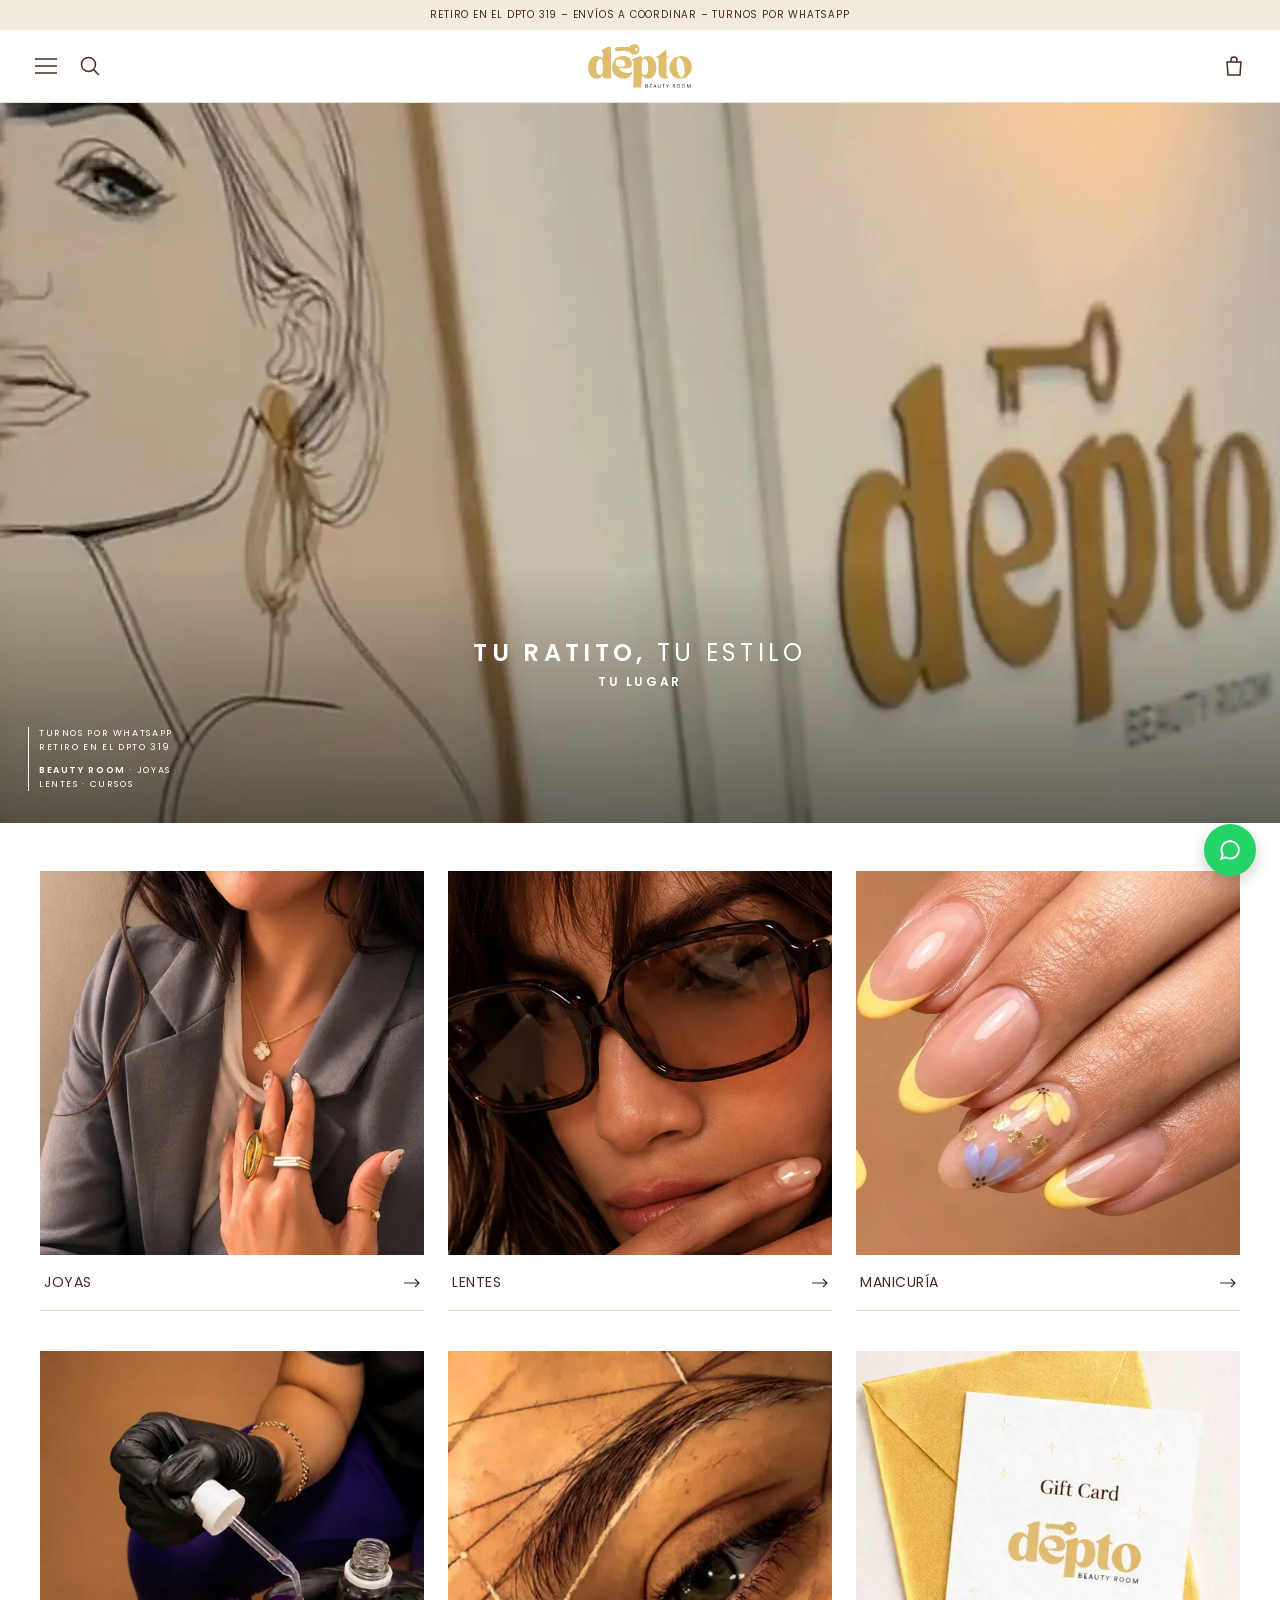
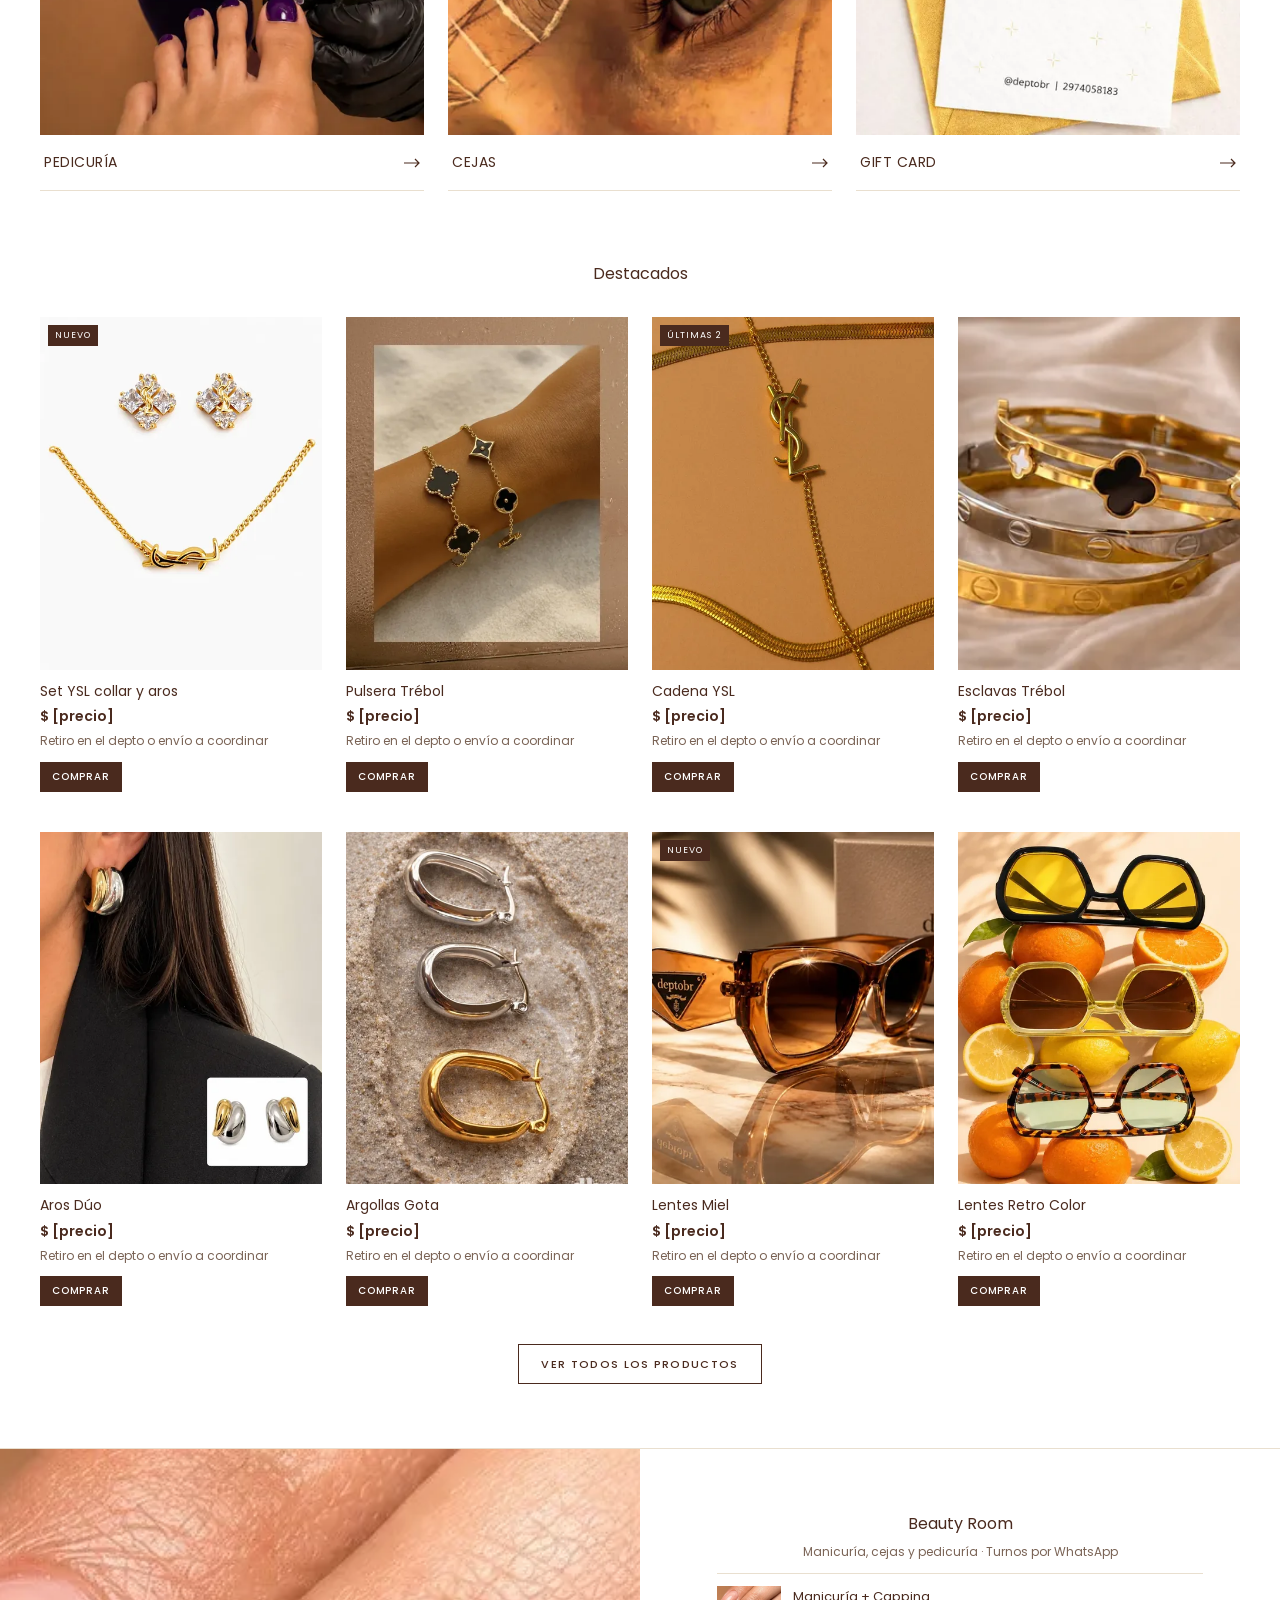
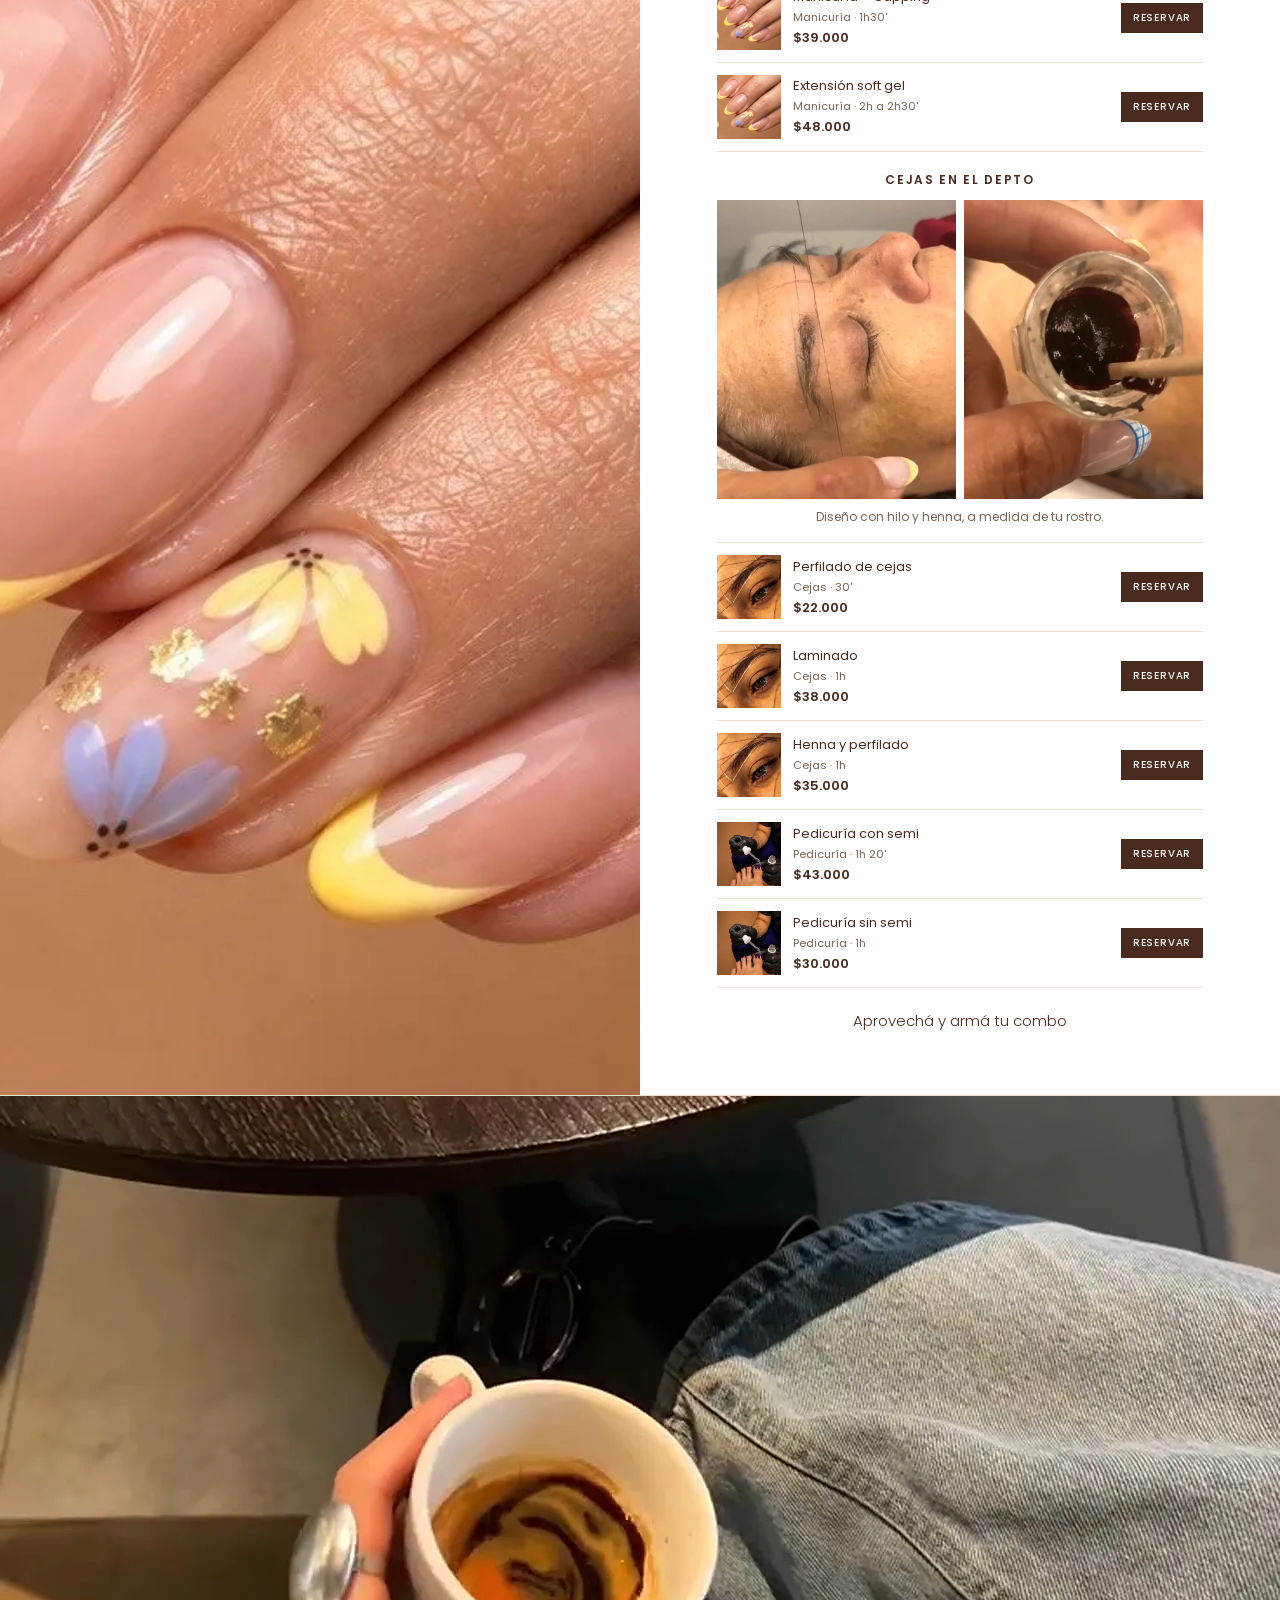
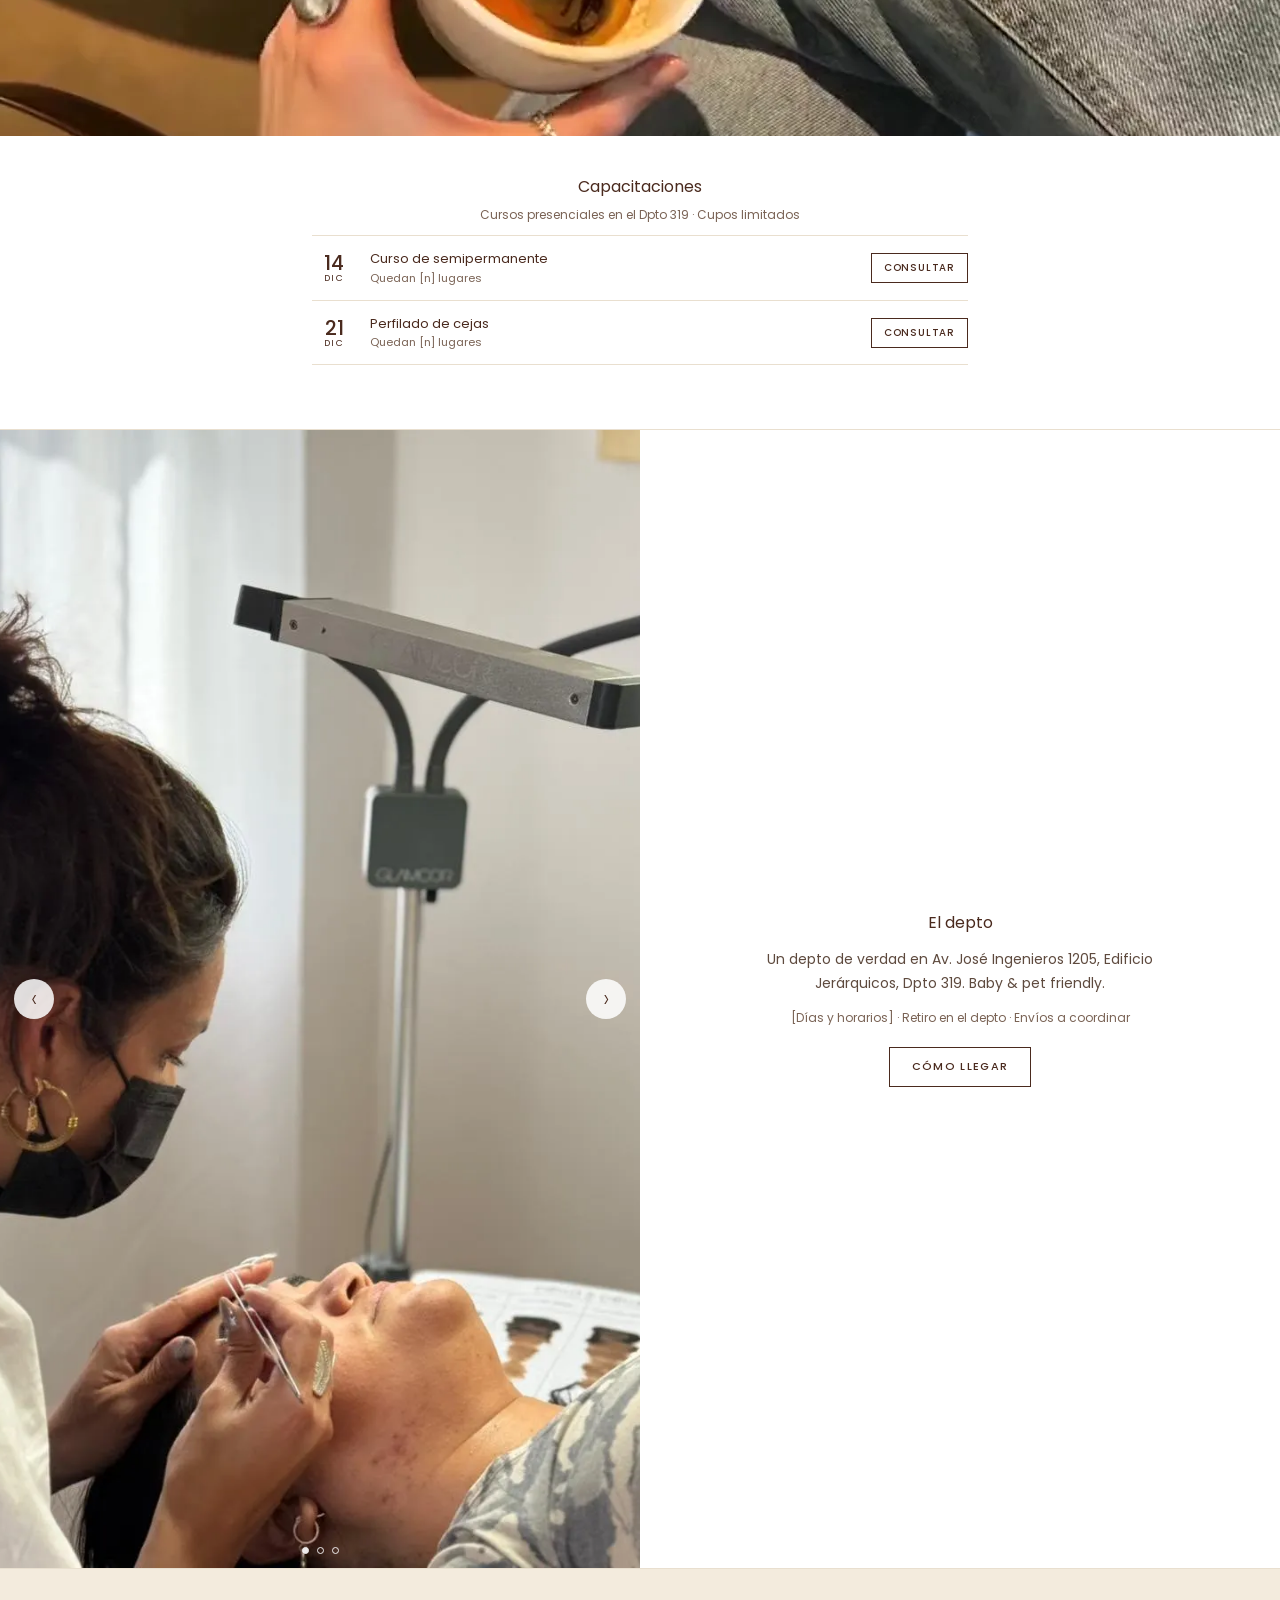
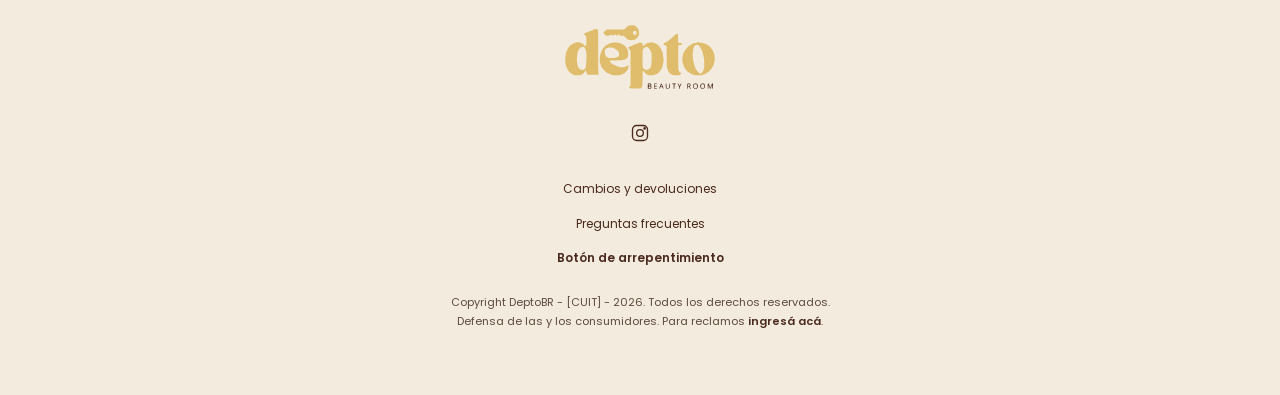
==== index.html @ b9fdb52a "Beauty Room con servicios y precios reales, gift card 40/50/80 mil, banners Manicuría/Pedicuría, fot" ====
<!doctype html>
<html lang="es">
<head>
  <meta charset="utf-8">
  <meta name="viewport" content="width=device-width, initial-scale=1, viewport-fit=cover">
  <title>DeptoBR · Beauty room, joyas y lentes en el Dpto 319</title>
  <meta name="description" content="Tu ratito, tu estilo, tu lugar. Manicuría, cejas y pedicuría en el beauty room del Dpto 319, más joyas y lentes para comprar online. Av. José Ingenieros 1205.">
  <meta name="theme-color" content="#FFFFFF">

  <!-- Open Graph / redes -->
  <meta property="og:type" content="website">
  <meta property="og:locale" content="es_AR">
  <meta property="og:site_name" content="DeptoBR">
  <meta property="og:title" content="DeptoBR · Tu ratito, tu estilo, tu lugar.">
  <meta property="og:description" content="Beauty room, joyas y lentes en el Dpto 319. Comprá online y reservá tu turno por WhatsApp.">
  <meta property="og:image" content="img/og.jpg">
  <meta property="og:image:width" content="1200">
  <meta property="og:image:height" content="630">
  <meta property="og:image:alt" content="Uñas cromadas doradas frente al logo de depto">
  <meta name="twitter:card" content="summary_large_image">

  <link rel="icon" href="img/favicon.svg" type="image/svg+xml">

  <link rel="preconnect" href="https://fonts.googleapis.com">
  <link rel="preconnect" href="https://fonts.gstatic.com" crossorigin>
  <!-- Poppins sin bloquear el render -->
  <link rel="preload" as="style" href="https://fonts.googleapis.com/css2?family=Poppins:wght@300;400;500;600&display=swap">
  <link href="https://fonts.googleapis.com/css2?family=Poppins:wght@300;400;500;600&display=swap" rel="stylesheet" media="print" onload="this.media='all'">
  <noscript><link href="https://fonts.googleapis.com/css2?family=Poppins:wght@300;400;500;600&display=swap" rel="stylesheet"></noscript>
  <link rel="preload" as="image" href="img/portada-depto-horizontal-poster.webp" media="(min-width: 768px)" fetchpriority="high">
  <link rel="preload" as="image" href="img/portada-depto-vertical-poster.webp" media="(max-width: 767px)" fetchpriority="high">
  <link rel="preload" as="image" href="img/logos/logo-completo.svg">
  <link rel="stylesheet" href="css/styles.css">

  <script type="application/ld+json">
  {
    "@context": "https://schema.org",
    "@type": "BeautySalon",
    "name": "DeptoBR",
    "slogan": "Tu ratito, tu estilo, tu lugar.",
    "telephone": "+5492974058183",
    "address": {
      "@type": "PostalAddress",
      "streetAddress": "Av. José Ingenieros 1205, Edificio Jerárquicos, Dpto 319",
      "addressCountry": "AR"
    },
    "sameAs": ["https://www.instagram.com/deptobr/"]
  }
  </script>
</head>
<body>

  <!-- Barra de aviso + header (fijos) -->
  <div class="arriba" id="arriba">
    <div class="aviso"><span>RETIRO EN EL DPTO 319 – ENVÍOS A COORDINAR – TURNOS POR WHATSAPP</span></div>
    <header class="header">
      <div class="header__izq">
        <button class="icono-btn" type="button" id="menu-btn" aria-label="Abrir menú" aria-haspopup="dialog">
          <svg width="22" height="16" viewBox="0 0 22 16" aria-hidden="true" fill="none" stroke="currentColor" stroke-width="1.5"><path d="M0 1h22M0 8h22M0 15h22"/></svg>
        </button>
        <button class="icono-btn" type="button" id="buscar-btn" aria-label="Buscar" aria-haspopup="dialog">
          <svg width="20" height="20" viewBox="0 0 20 20" aria-hidden="true" fill="none" stroke="currentColor" stroke-width="1.5"><circle cx="8.5" cy="8.5" r="7"/><path d="M13.5 13.5L19 19"/></svg>
        </button>
      </div>
      <a class="header__logo" href="#" aria-label="DeptoBR, ir al inicio">
        <img src="img/logos/logo-completo.svg" alt="depto beauty room" width="250" height="106">
      </a>
      <button class="icono-btn header__bolsa" type="button" id="carrito-btn" aria-label="Carrito, 0 productos">
        <span class="bolsa" id="bolsa"><svg width="22" height="22" viewBox="0 0 22 22" aria-hidden="true" fill="none" stroke="currentColor" stroke-width="1.5"><path d="M4 7h14l-1 13H5z"/><path d="M8 7V5a3 3 0 0 1 6 0v2"/></svg></span>
        <span class="contador" id="carrito-contador" hidden>0</span>
      </button>
    </header>
  </div>

  <main id="inicio">
    <!-- HERO -->
    <section class="hero" aria-labelledby="t-hero">
      <picture class="hero__poster">
        <source media="(min-width: 768px)" srcset="img/portada-depto-horizontal-poster.webp" width="1280" height="720">
        <img class="hero__foto" src="img/portada-depto-vertical-poster.webp" width="576" height="1024" fetchpriority="high" alt="">
      </picture>
      <video class="hero__foto hero__video" id="hero-video" muted loop playsinline autoplay preload="metadata" data-h="video/portada-depto-horizontal.mp4" data-v="video/portada-depto-vertical.mp4" aria-label="Pasillo del depto con el logo dorado en la pared"></video>
      <div class="hero__sombra" aria-hidden="true"></div>
      <h1 class="hero__texto" id="t-hero">
        <span class="hero__linea1"><span class="fuerte">TU RATITO,</span> TU ESTILO</span>
        <span class="hero__linea2">TU LUGAR</span>
      </h1>
      <div class="hero__lado">
        <span>TURNOS POR WHATSAPP<br>RETIRO EN EL DPTO 319</span>
        <span><span class="fuerte">BEAUTY ROOM</span> · JOYAS<br>LENTES · CURSOS</span>
      </div>
    </section>

    <!-- CATEGORÍAS: banners grandes -->
    <nav class="categorias" id="categorias" aria-label="Categorías"></nav>

    <!-- DESTACADOS -->
    <section class="tienda" id="tienda" aria-labelledby="t-tienda">
      <h2 class="titulo" id="t-tienda">Destacados</h2>
      <div class="grilla" id="grilla" role="list"></div>
      <button class="btn btn--sec tienda__todos" type="button" id="ver-todos" data-filtro="todos">VER TODOS LOS PRODUCTOS</button>
    </section>

    <!-- BEAUTY ROOM -->
    <section class="bloque bloque--foto" id="beauty" aria-labelledby="t-beauty">
      <div class="bloque__foto">
        <img src="img/unas-french-amarillo.webp" srcset="img/unas-french-amarillo-480.webp 480w, img/unas-french-amarillo.webp 685w" sizes="(min-width: 1024px) 50vw, 100vw" width="685" height="722" loading="lazy" alt="Uñas french amarillo con flores hechas en el depto">
      </div>
      <div class="bloque__contenido">
        <h2 class="titulo" id="t-beauty">Beauty Room</h2>
        <span class="bajada">Manicuría, cejas y pedicuría · Turnos por WhatsApp</span>
        <div class="servicios" id="servicios"></div>
        <p class="combo">Aprovechá y armá tu combo</p>
      </div>
    </section>

    <!-- CAPACITACIONES -->
    <section class="bloque cursos" id="cursos" aria-labelledby="t-cursos">
      <div class="cursos__media">
        <picture>
          <source media="(min-width: 768px)" srcset="video/cursos-horizontal-poster.webp" width="1280" height="720">
          <img class="cursos__video" src="video/cursos-vertical-poster.webp" width="720" height="898" loading="lazy" alt="">
        </picture>
        <video class="cursos__video" muted loop playsinline preload="metadata" data-video data-h="video/cursos-horizontal.mp4" data-v="video/cursos-vertical.mp4" aria-label="Clase de capacitación en el depto"></video>
      </div>
      <div class="bloque__contenido">
        <h2 class="titulo" id="t-cursos">Capacitaciones</h2>
        <span class="bajada">Cursos presenciales en el Dpto 319 · Cupos limitados</span>
        <div class="lista-cursos" id="lista-cursos"></div>
      </div>
    </section>

    <!-- EL DEPTO -->
    <section class="bloque bloque--foto depto" id="depto" aria-labelledby="t-depto">
      <div class="bloque__foto carrusel" id="depto-carrusel" role="region" aria-roledescription="carrusel" aria-label="Fotos del depto">
        <div class="carrusel__pista" id="depto-pista"></div>
        <button class="carrusel__flecha carrusel__flecha--ant" type="button" aria-label="Foto anterior" hidden>&#8249;</button>
        <button class="carrusel__flecha carrusel__flecha--sig" type="button" aria-label="Foto siguiente" hidden>&#8250;</button>
        <div class="carrusel__puntos" id="depto-puntos"></div>
      </div>
      <div class="bloque__contenido depto__contenido">
        <h2 class="titulo" id="t-depto">El depto</h2>
        <p class="depto__texto" data-cfg="direccion">Un depto de verdad en Av. José Ingenieros 1205, Edificio Jerárquicos, Dpto 319. Baby &amp; pet friendly.</p>
        <span class="depto__datos"><span data-cfg="horarios">[Días y horarios]</span> · <span data-cfg="retiros">Retiro en el depto · Envíos a coordinar</span></span>
        <a class="btn btn--sec" id="como-llegar" href="https://www.google.com/maps/search/?api=1&amp;query=Av.+Jos%C3%A9+Ingenieros+1205" target="_blank" rel="noopener">CÓMO LLEGAR</a>
      </div>
    </section>
  </main>

  <!-- PIE -->
  <footer class="pie">
    <img class="pie__logo" src="img/logos/logo-completo.svg" alt="depto beauty room" width="250" height="106">
    <a class="icono-btn" id="link-ig" href="https://www.instagram.com/deptobr/" target="_blank" rel="noopener" aria-label="Instagram de DeptoBR">
      <svg width="20" height="20" viewBox="0 0 24 24" aria-hidden="true" fill="none" stroke="currentColor" stroke-width="1.6"><rect x="3" y="3" width="18" height="18" rx="5"/><circle cx="12" cy="12" r="4"/><circle cx="17.5" cy="6.5" r="0.8" fill="currentColor"/></svg>
    </a>
    <nav class="pie__links" aria-label="Información">
      <a href="#" id="link-cambios">Cambios y devoluciones</a>
      <a href="#" id="link-preguntas">Preguntas frecuentes</a>
      <a href="#" id="link-arrepentimiento" class="fuerte">Botón de arrepentimiento</a>
    </nav>
    <p class="pie__legal" id="legales">Copyright DeptoBR - [CUIT] - 2026. Todos los derechos reservados.<br>Defensa de las y los consumidores. Para reclamos <a class="fuerte" href="https://www.argentina.gob.ar/produccion/defensadelconsumidor" target="_blank" rel="noopener">ingresá acá</a>.</p>
  </footer>

  <!-- WhatsApp flotante -->
  <a class="wa" id="wa" href="https://wa.me/5492974058183" target="_blank" rel="noopener" aria-label="Escribinos por WhatsApp">
    <svg width="26" height="26" viewBox="0 0 24 24" aria-hidden="true" fill="none" stroke="#FFFFFF" stroke-width="1.8"><path d="M4 20l1.3-4A8 8 0 1 1 8 18.7L4 20z"/></svg>
  </a>

  <!-- Aviso "Agregado a tu carrito" -->
  <div class="toast aparece" id="toast" role="status" aria-live="polite" hidden></div>

  <!-- Barra del carrito -->
  <button class="barra aparece" id="barra" type="button" hidden>
    <span id="barra-izq"></span><span id="barra-der"></span>
  </button>

  <!-- Panel: ficha, carrito, menú y búsqueda -->
  <div class="velo aparece" id="velo" hidden></div>
  <div class="hoja" id="hoja" role="dialog" aria-modal="true" aria-label="" hidden>
    <button class="hoja__cerrar" id="hoja-cerrar" type="button" aria-label="Cerrar">×</button>
    <div id="hoja-contenido"></div>
  </div>

  <script src="js/carrito.js"></script>
  <script src="js/app.js"></script>
</body>
</html>
---- css/styles.css ----
/* =========================================================
   DeptoBR v6 · estilo Posh
   Fondo blanco, fotos grandes, Poppins, botones rectos.
   Referencia: diseno/boceto-v6-pagina.dc.html + boceto-v6-interacciones.dc.html
   ========================================================= */

:root {
  --blanco: #FFFFFF;
  --choco: #4A2A1E;
  --linea: #E9DFCF;
  --crema: #F3EBDD;
  --oro-logo: #E0BD6C;     /* solo en el logo (pantalla de carga) */
  --gris: #7A6355;         /* textos secundarios */
  --gris-osc: #5E4A3E;     /* párrafos */
  --wa: #25D366;
  --fuente: 'Poppins', system-ui, -apple-system, 'Segoe UI', sans-serif;
  --alto-arriba: 88px;     /* barra de aviso 30 + header 57 + línea */
  --gutter: 16px;
}

*, *::before, *::after { box-sizing: border-box; }
html { -webkit-text-size-adjust: 100%; scroll-behavior: smooth; scroll-padding-top: var(--alto-arriba); }
html.bloqueado, html.bloqueado body { overflow: hidden; }
body {
  margin: 0;
  background: var(--blanco);
  color: var(--choco);
  font-family: var(--fuente);
  font-weight: 400;
  line-height: 1.4;
  padding-top: var(--alto-arriba);
  overflow-x: hidden;
  -webkit-font-smoothing: antialiased;
}
img, video { display: block; max-width: 100%; }
a { color: inherit; }
button { font-family: inherit; color: inherit; cursor: pointer; }
button:disabled { cursor: not-allowed; }
.fuerte { font-weight: 600; }
:focus-visible { outline: 2px solid var(--choco); outline-offset: 2px; }

/* ---------- Títulos y textos (chicos, centrados, como Posh) ---------- */
.titulo { margin: 0; text-align: center; font-size: 16px; font-weight: 400; }
.bajada { display: block; text-align: center; font-size: 12px; color: var(--gris); }

/* ---------- Botones: rectos, sin redondeo ---------- */
.btn {
  display: inline-flex; align-items: center; justify-content: center;
  height: 40px; padding: 0 22px; border-radius: 0;
  font-family: var(--fuente); font-size: 11px; font-weight: 500; letter-spacing: 0.12em;
  text-decoration: none; white-space: nowrap;
}
.btn--sec { border: 1px solid var(--choco); background: var(--blanco); color: var(--choco); }
.btn--chico {
  height: 30px; padding: 0 12px; border: 0; border-radius: 0;
  background: var(--choco); color: var(--blanco);
  font-family: var(--fuente); font-size: 10px; font-weight: 500; letter-spacing: 0.08em;
  display: inline-flex; align-items: center; text-decoration: none; flex-shrink: 0;
}
.btn--chico.btn--borde { background: transparent; color: var(--choco); border: 1px solid var(--choco); }
.btn--chico:disabled { background: var(--linea); color: var(--gris); }
.btn--grande {
  height: 54px; padding: 0 20px; border: 0; border-radius: 0;
  background: var(--choco); color: var(--blanco);
  font-family: var(--fuente); font-size: 15px; font-weight: 600;
  display: flex; align-items: center; justify-content: center; text-decoration: none;
}
.btn--grande:disabled { background: var(--linea); color: var(--gris); }
@media (hover: hover) {
  .btn--sec:hover { background: var(--choco); color: var(--blanco); }
  .btn--chico:not(:disabled):hover, .btn--grande:not(:disabled):hover { background: #3A2017; }
  .btn--chico.btn--borde:hover { background: var(--choco); color: var(--blanco); }
}

.icono-btn {
  width: 44px; height: 44px; border: 0; background: none; padding: 0;
  display: inline-flex; align-items: center; justify-content: center; color: var(--choco);
}

/* =========================================================
   Barra de aviso + header fijos
   ========================================================= */
.arriba {
  position: fixed; left: 0; right: 0; top: 0; z-index: 30;
  background: var(--blanco); border-bottom: 1px solid var(--linea);
}
.aviso {
  height: 30px; background: var(--crema); color: var(--choco);
  display: flex; align-items: center; justify-content: center;
  font-size: 10px; letter-spacing: 0.08em; white-space: nowrap; overflow: hidden;
  padding: 0 8px;
}
.aviso span { overflow: hidden; text-overflow: ellipsis; }
@media (max-width: 430px) { .aviso { font-size: 8.5px; letter-spacing: 0.04em; } }
.header {
  height: 57px; padding: 0 8px;
  display: grid; grid-template-columns: repeat(3, minmax(0, 1fr)); align-items: center;
}
.header__izq { display: flex; align-items: center; }
.header__logo { justify-self: center; display: block; }
.header__logo img { height: 34px; width: auto; }
.header__bolsa { justify-self: end; position: relative; }
.bolsa { display: flex; transform-origin: 50% 0; }
.contador {
  position: absolute; top: 4px; right: 2px;
  min-width: 17px; height: 17px; padding: 0 4px; border-radius: 9px;
  background: var(--choco); color: var(--blanco);
  font-size: 10px; font-weight: 600; line-height: 1;
  display: flex; align-items: center; justify-content: center;
}
.contador[hidden] { display: none; }

/* =========================================================
   Hero
   ========================================================= */
.hero {
  position: relative; overflow: hidden; background: var(--linea);
  display: grid; grid-template-columns: 1fr; grid-template-rows: 1fr auto auto;
  width: 100%; aspect-ratio: 9 / 16; max-height: 88svh;
}
.hero__poster { position: absolute; inset: 0; display: block; }
.hero__foto { position: absolute; inset: 0; width: 100%; height: 100%; object-fit: cover; object-position: 50% 50%; }
.hero__sombra { position: absolute; inset: 0; background: linear-gradient(to top, rgba(0, 0, 0, 0.5) 0%, rgba(0, 0, 0, 0) 36%); pointer-events: none; }
.hero__texto {
  position: relative; grid-row: 2; margin: 0; padding: 0 16px 14px;
  display: flex; flex-direction: column; align-items: center; gap: 6px;
  color: var(--blanco); text-align: center; font-weight: 400;
}
.hero__linea1 { font-size: 20px; letter-spacing: 0.18em; line-height: 1.3; }
.hero__linea2 { font-size: 10px; letter-spacing: 0.22em; font-weight: 600; }
.hero__lado {
  position: relative; grid-row: 3; justify-self: start; margin: 0 0 20px 20px;
  padding-left: 10px; border-left: 1px solid var(--blanco); color: var(--blanco);
  display: flex; flex-direction: column; gap: 10px;
  font-size: 9px; letter-spacing: 0.18em; line-height: 1.5;
}

/* =========================================================
   Categorías: banners grandes
   ========================================================= */
.categorias { display: flex; flex-direction: column; padding-top: 36px; }
.cat { display: flex; flex-direction: column; text-decoration: none; color: var(--choco); margin-bottom: 28px; }
.cat__foto { width: 100%; height: 470px; overflow: hidden; background: var(--linea); }
.cat__foto img { width: 100%; height: 100%; object-fit: cover; }
.cat__fila {
  display: flex; justify-content: space-between; align-items: center;
  height: 56px; padding: 0 var(--gutter); border-bottom: 1px solid var(--linea);
  font-size: 14px; letter-spacing: 0.04em;
}
.cat__fila svg { transition: transform .25s ease; }
@media (hover: hover) {
  .cat:hover .cat__fila svg { transform: translateX(4px); }
}

/* =========================================================
   Destacados
   ========================================================= */
.tienda { padding: 24px var(--gutter) 40px; display: flex; flex-direction: column; gap: 22px; }
.grilla { display: grid; grid-template-columns: repeat(2, minmax(0, 1fr)); gap: 26px 14px; }
.prod { display: flex; flex-direction: column; gap: 6px; min-width: 0; }
.prod__foto {
  position: relative; padding: 0; border: 0; background: var(--blanco);
  aspect-ratio: 172 / 200; overflow: hidden; width: 100%;
}
.prod__foto img { width: 100%; height: 100%; object-fit: cover; transition: opacity .3s ease; }
@media (hover: hover) { .prod__foto:hover img { opacity: 0.88; } }
.etiqueta {
  position: absolute; top: 8px; left: 8px;
  background: var(--choco); color: var(--blanco);
  font-size: 9px; letter-spacing: 0.12em; padding: 4px 7px;
}
.prod--agotado .prod__foto img { opacity: 0.55; }
.prod__nombre { font-size: 13px; margin-top: 6px; }
.prod__precio { font-size: 13px; font-weight: 600; }
.prod__nota { font-size: 11px; color: var(--gris); line-height: 1.4; }
.prod .btn--chico { align-self: flex-start; margin-top: 6px; }
.tienda__todos { align-self: center; margin-top: 6px; }
.tienda__todos[hidden] { display: none; }
.grilla__vacia { grid-column: 1 / -1; text-align: center; font-size: 13px; color: var(--gris); }

/* =========================================================
   Bloques: Beauty Room, Capacitaciones, El depto
   ========================================================= */
.bloque { display: flex; flex-direction: column; padding-bottom: 40px; border-top: 1px solid var(--linea); }
.bloque__foto { margin-top: 36px; height: 470px; overflow: hidden; background: var(--linea); }
.bloque__foto img { width: 100%; height: 100%; object-fit: cover; }
.bloque__contenido { padding: 26px var(--gutter) 0; display: flex; flex-direction: column; }
.bloque__contenido > .titulo { margin-bottom: 8px; }
.bloque__contenido > .bajada { margin-bottom: 12px; }

/* Servicios */
.servicio {
  display: flex; align-items: center; gap: 12px; width: 100%;
  padding: 12px 0; border: 0; border-top: 1px solid var(--linea);
  background: none; text-align: left; color: var(--choco);
}
.servicio:last-child { border-bottom: 1px solid var(--linea); }
.servicio img { width: 64px; height: 64px; object-fit: cover; flex-shrink: 0; }
.servicio__datos { flex: 1; display: flex; flex-direction: column; gap: 2px; min-width: 0; }
.servicio__nombre { font-size: 13px; }
.servicio__sub { font-size: 11px; color: var(--gris); }
.servicio__precio { font-size: 13px; font-weight: 600; }
.combo { margin: 22px 0 0; text-align: center; font-size: 15px; font-weight: 300; }

/* Cejas en el depto (videos 4:5) */
.cejas-videos { border-top: 1px solid var(--linea); padding: 20px 0 16px; }
.cejas-videos__titulo { display: block; text-align: center; font-size: 12px; font-weight: 600; letter-spacing: 0.14em; text-transform: uppercase; margin-bottom: 12px; }
.cejas-videos__grid { display: grid; grid-template-columns: 1fr 1fr; gap: 8px; max-width: 720px; margin: 0 auto; }
.cejas-videos__video { width: 100%; aspect-ratio: 4 / 5; object-fit: cover; display: block; background: var(--linea); }
.cejas-videos__texto { margin: 10px 0 0; text-align: center; font-size: 12px; color: var(--gris); }

/* Capacitaciones */
.cursos__media { position: relative; margin-top: 36px; width: 100%; aspect-ratio: 4 / 5; max-height: 560px; overflow: hidden; background: var(--linea); }
.cursos__video { position: absolute; inset: 0; width: 100%; height: 100%; object-fit: cover; }

/* Carrusel de El depto */
.carrusel { position: relative; }
.carrusel__pista {
  display: flex; height: 100%; overflow-x: auto; scroll-snap-type: x mandatory;
  scrollbar-width: none; -webkit-overflow-scrolling: touch; overscroll-behavior-x: contain;
}
.carrusel__pista::-webkit-scrollbar { display: none; }
.carrusel__slide { flex: 0 0 100%; height: 100%; scroll-snap-align: center; scroll-snap-stop: always; }
.carrusel__slide img { width: 100%; height: 100%; object-fit: cover; display: block; }
.carrusel__puntos { position: absolute; left: 0; right: 0; bottom: 14px; display: flex; justify-content: center; gap: 8px; pointer-events: none; }
.carrusel__punto { pointer-events: auto; width: 7px; height: 7px; padding: 0; border-radius: 50%; border: 1px solid var(--blanco); background: transparent; opacity: .9; }
.carrusel__punto[aria-current="true"] { background: var(--blanco); }
.carrusel__flecha {
  position: absolute; top: 50%; transform: translateY(-50%); width: 40px; height: 40px;
  border: 0; border-radius: 50%; background: rgba(255, 255, 255, .85); color: var(--choco);
  font-size: 26px; line-height: 1; padding: 0 0 3px; font-weight: 200;
}
.carrusel__flecha--ant { left: 14px; }
.carrusel__flecha--sig { right: 14px; }
@media (hover: none) { .carrusel__flecha { display: none !important; } }
.curso {
  text-decoration: none; color: var(--choco);
  display: flex; align-items: center; gap: 14px;
  padding: 14px 0; border-top: 1px solid var(--linea);
}
.curso:last-child { border-bottom: 1px solid var(--linea); }
.curso__fecha { width: 44px; display: flex; flex-direction: column; align-items: center; line-height: 1.1; flex-shrink: 0; }
.curso__dia { font-size: 20px; font-weight: 500; }
.curso__mes { font-size: 9px; letter-spacing: 0.12em; }
.curso__datos { flex: 1; display: flex; flex-direction: column; gap: 2px; min-width: 0; }
.curso__nombre { font-size: 13px; }
.curso__quedan { font-size: 11px; color: var(--gris); }
.curso--lleno { opacity: 0.6; }

/* El depto */
.depto { padding-bottom: 44px; }
.depto__contenido { padding: 26px 24px 0; align-items: center; gap: 10px; text-align: center; }
.depto__contenido > .titulo { margin-bottom: 0; }
.depto__texto { margin: 0; font-size: 13px; line-height: 1.7; color: var(--gris-osc); }
.depto__datos { font-size: 12px; color: var(--gris); }
.depto .btn { margin-top: 6px; }

/* =========================================================
   Pie
   ========================================================= */
.pie {
  border-top: 1px solid var(--linea); background: var(--crema);
  padding: 40px 20px 110px;
  display: flex; flex-direction: column; align-items: center; gap: 22px; text-align: center;
}
.pie__logo { width: 150px; height: auto; }
.pie__links { display: flex; flex-direction: column; gap: 10px; font-size: 12px; }
.pie__links a { text-decoration: none; padding: 4px 0; }
.pie__legal { margin: 0; font-size: 11px; line-height: 1.7; color: var(--gris-osc); }
.pie__legal a { text-decoration: none; color: var(--choco); }
@media (hover: hover) { .pie__links a:hover, .pie__legal a:hover { text-decoration: underline; } }

/* =========================================================
   WhatsApp flotante, aviso y barra del carrito
   ========================================================= */
.wa {
  position: fixed; right: 16px; bottom: calc(24px + env(safe-area-inset-bottom)); z-index: 20;
  width: 52px; height: 52px; border-radius: 50%; background: var(--wa);
  display: flex; align-items: center; justify-content: center;
  box-shadow: 0 6px 16px rgba(0, 0, 0, 0.2);
  transition: bottom .3s cubic-bezier(.2, .8, .2, 1);
}
body.con-barra .wa { bottom: calc(90px + env(safe-area-inset-bottom)); }

.toast {
  position: fixed; top: calc(var(--alto-arriba) + 16px); left: 50%; transform: translateX(-50%); z-index: 40;
  background: var(--choco); color: var(--blanco);
  font-size: 14px; font-weight: 600; padding: 12px 18px; white-space: nowrap;
  box-shadow: 0 10px 30px rgba(0, 0, 0, 0.25);
}
.toast[hidden] { display: none; }

.barra {
  position: fixed; left: 14px; right: 14px; bottom: calc(16px + env(safe-area-inset-bottom)); z-index: 20;
  height: 58px; border: 0; border-radius: 0;
  background: var(--choco); color: var(--blanco);
  display: flex; align-items: center; justify-content: space-between; padding: 0 22px;
  font-size: 15px; font-weight: 600;
  box-shadow: 0 16px 36px rgba(0, 0, 0, 0.3);
}
.barra[hidden] { display: none; }

/* =========================================================
   Panel (hoja): ficha, carrito, búsqueda · menú a la izquierda
   ========================================================= */
.velo { position: fixed; inset: 0; z-index: 50; background: rgba(20, 10, 6, 0.5); }
.velo[hidden] { display: none; }
.hoja {
  position: fixed; left: 0; right: 0; bottom: 0; z-index: 51;
  max-height: calc(100% - 54px); overflow-y: auto; overscroll-behavior: contain;
  background: var(--blanco); border-radius: 0 22px 0 0;
  animation: sube .32s cubic-bezier(.2, .8, .2, 1);
}
.hoja[hidden] { display: none; }
.hoja__cerrar {
  position: absolute; top: 12px; right: 12px; z-index: 2;
  width: 40px; height: 40px; border-radius: 50%; border: 0;
  background: var(--blanco); color: var(--choco); font-size: 20px; line-height: 1;
  box-shadow: 0 4px 12px rgba(0, 0, 0, 0.15);
}
.hoja--menu {
  top: 0; right: auto; bottom: 0; width: min(86vw, 340px); max-height: none; border-radius: 0;
  animation-name: entraIzq;
}
.hoja--menu .hoja__cerrar { box-shadow: none; }

.hoja__img { width: 100%; height: 400px; object-fit: cover; background: var(--linea); }
.hoja__img--servicio { height: 320px; }
.hoja__cuerpo { padding: 20px 20px 26px; display: flex; flex-direction: column; gap: 12px; }
.hoja__cuerpo--servicio { gap: 14px; }
.hoja__cuerpo--sin-foto { padding-top: 64px; }
.hoja__cat { font-size: 12px; font-weight: 600; color: var(--choco); letter-spacing: 0.14em; }
.hoja__nombre { font-weight: 300; font-size: 24px; line-height: 1.1; }
.hoja__precio { font-size: 22px; font-weight: 600; }
.hoja__desc { font-size: 15px; line-height: 1.6; color: var(--gris-osc); }
.hoja__nota { font-size: 13px; color: var(--gris); }
.hoja__dur { font-size: 15px; color: var(--gris); }
.hoja__dur strong { color: var(--choco); font-weight: 600; font-size: 20px; }
.hoja__link {
  text-align: center; color: var(--choco); font-size: 14px; font-weight: 600;
  min-height: 44px; display: flex; align-items: center; justify-content: center;
}
.hoja__pregunta { font-size: 13px; font-weight: 600; margin-top: 4px; }
.hoja__mensaje { font-size: 13px; line-height: 1.5; color: var(--gris); text-align: center; }
.hoja__comprar { display: flex; gap: 10px; align-items: center; margin-top: 4px; }
.hoja__comprar .btn--grande { flex: 1; }

.cantidad { height: 54px; border: 1.5px solid rgba(74, 42, 30, 0.25); display: flex; align-items: center; flex-shrink: 0; }
.cantidad button { width: 48px; height: 52px; border: 0; background: none; font-size: 20px; color: var(--choco); }
.cantidad button:disabled { color: rgba(74, 42, 30, 0.3); }
.cantidad__n { width: 22px; text-align: center; font-size: 16px; font-weight: 600; }

/* Montos de la gift card */
.montos { display: grid; grid-template-columns: repeat(3, minmax(0, 1fr)); gap: 8px; }

/* Turnos (y montos) */
.turnos { display: grid; grid-template-columns: repeat(3, minmax(0, 1fr)); gap: 8px; }
.turno {
  height: 48px; border-radius: 0; font-size: 14px; font-weight: 600;
  background: var(--blanco); color: var(--choco); border: 1.5px solid rgba(74, 42, 30, 0.25);
}
.turno[aria-pressed="true"] { background: var(--choco); color: var(--blanco); border-color: var(--choco); }


.antes-despues { display: grid; grid-template-columns: repeat(2, minmax(0, 1fr)); height: 240px; }
.antes-despues div { position: relative; overflow: hidden; }
.antes-despues img { width: 100%; height: 100%; object-fit: cover; }
.antes-despues span {
  position: absolute; left: 10px; bottom: 10px;
  background: var(--blanco); font-size: 10px; font-weight: 600; letter-spacing: 0.14em;
  padding: 6px 9px; border-radius: 10px;
}
.antes-despues span.despues { background: var(--choco); color: var(--blanco); }

/* También te puede gustar */
.similares { border-top: 1px solid rgba(74, 42, 30, 0.12); margin-top: 6px; padding-top: 18px; display: flex; flex-direction: column; gap: 12px; }
.similares__titulo { font-weight: 300; font-size: 18px; line-height: 1; }
.similares__titulo .fuerte { font-weight: 500; }
.similares__lista {
  display: flex; gap: 10px; overflow-x: auto; margin: 0 -20px; padding: 0 20px 4px;
  scrollbar-width: none; scroll-snap-type: x proximity;
}
.similares__lista::-webkit-scrollbar { display: none; }
.similar {
  flex: 0 0 132px; padding: 0; border: 0; background: none; text-align: left;
  display: flex; flex-direction: column; gap: 6px; color: var(--choco); scroll-snap-align: start;
}
.similar img { width: 132px; height: 164px; border-radius: 6px; object-fit: cover; }
.similar__nombre { font-size: 13px; font-weight: 600; line-height: 1.25; }
.similar__precio { font-size: 13px; font-weight: 600; }

/* Carrito */
.carrito__vacio { margin: 8px 0; font-size: 15px; color: var(--gris-osc); }
.carrito__items { list-style: none; margin: 4px 0 0; padding: 0; display: flex; flex-direction: column; }
.item { display: flex; gap: 12px; padding: 14px 0; border-top: 1px solid var(--linea); }
.item:last-child { border-bottom: 1px solid var(--linea); }
.item img { width: 72px; height: 90px; object-fit: cover; flex-shrink: 0; }
.item__datos { flex: 1; display: flex; flex-direction: column; justify-content: space-between; gap: 8px; min-width: 0; }
.item__fila { display: flex; justify-content: space-between; gap: 10px; font-size: 14px; }
.item__precio { font-weight: 600; white-space: nowrap; }
.item__acciones { display: flex; align-items: center; justify-content: space-between; gap: 10px; }
.item .cantidad { height: 38px; }
.item .cantidad button { width: 38px; height: 36px; font-size: 18px; }
.item__quitar { border: 0; background: none; padding: 8px 0; font-size: 12px; color: var(--gris); text-decoration: underline; }
.carrito__total { display: flex; justify-content: space-between; font-size: 16px; font-weight: 600; padding: 4px 0; }
.carrito__pronto { margin: 0; font-size: 13px; line-height: 1.5; color: var(--gris-osc); background: var(--crema); padding: 12px 14px; }
.carrito__pronto[hidden] { display: none; }

/* Búsqueda */
.buscar__campo {
  width: 100%; height: 48px; padding: 0 14px; border: 1px solid var(--choco); border-radius: 0;
  font-family: var(--fuente); font-size: 16px; color: var(--choco); background: var(--blanco);
}
.buscar__campo::placeholder { color: var(--gris); }
.buscar__lista { list-style: none; margin: 0; padding: 0; }
.resultado {
  display: flex; align-items: center; gap: 12px; width: 100%;
  padding: 10px 0; border: 0; border-top: 1px solid var(--linea); background: none; text-align: left;
}
.resultado img { width: 56px; height: 64px; object-fit: cover; flex-shrink: 0; }
.resultado__datos { display: flex; flex-direction: column; gap: 2px; font-size: 13px; }
.resultado__datos .fuerte { font-size: 13px; }
.buscar__nada { font-size: 13px; color: var(--gris); margin: 4px 0; }

/* Menú */
.menu { padding: 64px 0 32px; display: flex; flex-direction: column; min-height: 100%; }
.menu__logo { width: 120px; height: auto; margin: 0 20px 24px; }
.menu__lista { list-style: none; margin: 0; padding: 0; border-top: 1px solid var(--linea); }
.menu__lista a {
  display: flex; justify-content: space-between; align-items: center;
  height: 52px; padding: 0 20px; border-bottom: 1px solid var(--linea);
  text-decoration: none; font-size: 13px; letter-spacing: 0.08em;
}
.menu__pie { margin-top: auto; padding: 24px 20px 0; display: flex; flex-direction: column; gap: 10px; font-size: 12px; color: var(--gris); }
.menu__pie a { text-decoration: none; color: var(--choco); }

/* =========================================================
   Animaciones (solo transform/opacity)
   ========================================================= */
/* La bolsa se balancea al agregar */
.colgar-a { animation: colgarA .8s ease-out; }
.colgar-b { animation: colgarB .8s ease-out; }
@keyframes colgarA { 0% { transform: rotate(0); } 25% { transform: rotate(-24deg); } 55% { transform: rotate(14deg); } 80% { transform: rotate(-6deg); } 100% { transform: rotate(0); } }
@keyframes colgarB { 0% { transform: rotate(0); } 25% { transform: rotate(-24deg); } 55% { transform: rotate(14deg); } 80% { transform: rotate(-6deg); } 100% { transform: rotate(0); } }

@keyframes sube { from { transform: translateY(100%); } to { transform: translateY(0); } }
@keyframes entraDer { from { transform: translateX(100%); } to { transform: translateX(0); } }
@keyframes entraIzq { from { transform: translateX(-100%); } to { transform: translateX(0); } }
.aparece { animation: aparece .25s ease-out; }
@keyframes aparece { from { opacity: 0; } to { opacity: 1; } }

@media (prefers-reduced-motion: reduce) {
  html { scroll-behavior: auto; }
  .hoja, .colgar-a, .colgar-b, .aparece { animation: none; }
  .wa, .cat__fila svg, .prod__foto img { transition: none; }
  .hero__video, .cursos__media video { display: none; }
}

/* =========================================================
   Tablet
   ========================================================= */
@media (min-width: 600px) {
  .grilla { grid-template-columns: repeat(3, minmax(0, 1fr)); }
  .bloque__contenido { padding-left: 32px; padding-right: 32px; }
}

/* =========================================================
   Tablet y escritorio: hero horizontal 16/9
   ========================================================= */
@media (min-width: 768px) {
  .hero { aspect-ratio: 16 / 9; max-height: 85vh; }
  .hero__texto { padding-bottom: 36px; }
  .hero__lado { margin: 0 0 32px 28px; }
  .hero__linea1 { font-size: 20px; }
  .hero__linea2 { font-size: 10px; }
}
@media (min-width: 1024px) {
  .hero__linea1 { font-size: 24px; }
  .hero__linea2 { font-size: 12px; }
}

/* =========================================================
   Escritorio (≥ 1024 px): misma estética
   ========================================================= */
@media (min-width: 1024px) {
  :root { --alto-arriba: 103px; --gutter: 40px; }
  .header { height: 72px; padding: 0 24px; }
  .header__logo img { height: 44px; }

  /* Banners: 3 columnas, 2 filas */
  .categorias {
    display: grid; grid-template-columns: repeat(3, minmax(0, 1fr)); gap: 40px 24px;
    padding: 48px var(--gutter) 24px; max-width: 1600px; margin: 0 auto;
  }
  .cat { margin-bottom: 0; }
  .cat__foto { height: auto; aspect-ratio: 1 / 1; }
  .cat__fila { padding: 0 4px; }

  /* Destacados: 4 columnas */
  .tienda { padding: 48px var(--gutter) 64px; max-width: 1600px; margin: 0 auto; gap: 32px; }
  .grilla { grid-template-columns: repeat(4, minmax(0, 1fr)); gap: 40px 24px; }
  .prod__foto { aspect-ratio: 4 / 5; }
  .prod__nombre, .prod__precio { font-size: 14px; }
  .prod__nota { font-size: 12px; }

  /* Beauty Room y El depto: foto a la izquierda, contenido a la derecha */
  .bloque--foto {
    display: grid; grid-template-columns: minmax(0, 1fr) minmax(0, 1fr); align-items: stretch;
    padding: 0; min-height: 640px;
  }
  .bloque--foto .bloque__foto { margin-top: 0; height: auto; min-height: 640px; }
  .bloque--foto .bloque__contenido {
    padding: 64px clamp(40px, 6vw, 112px); justify-content: center;
    max-width: 680px; width: 100%; justify-self: center;
  }
  .depto__contenido { gap: 14px; }
  .depto__texto { font-size: 14px; max-width: 420px; }

  /* Capacitaciones: video a ancho completo + lista centrada */
  .cursos { padding-bottom: 64px; }
  .cursos__media { margin-top: 0; aspect-ratio: 16 / 9; max-height: 640px; }
  .cursos .bloque__contenido { width: 100%; max-width: 720px; margin: 0 auto; padding-top: 40px; }

  .pie { padding: 56px 40px 64px; }

  /* Panel: sale desde la derecha a alto completo */
  .hoja {
    left: auto; top: 0; width: 460px; max-height: none; border-radius: 0;
    animation-name: entraDer;
  }
  .hoja--menu { left: 0; right: auto; width: 360px; animation-name: entraIzq; }
  .hoja__img { height: 460px; }

  .barra { left: auto; right: 24px; width: 380px; bottom: 24px; }
  body.con-barra .wa { bottom: 98px; }
  .wa { right: 24px; bottom: 24px; }
  .toast { top: calc(var(--alto-arriba) + 20px); }
}
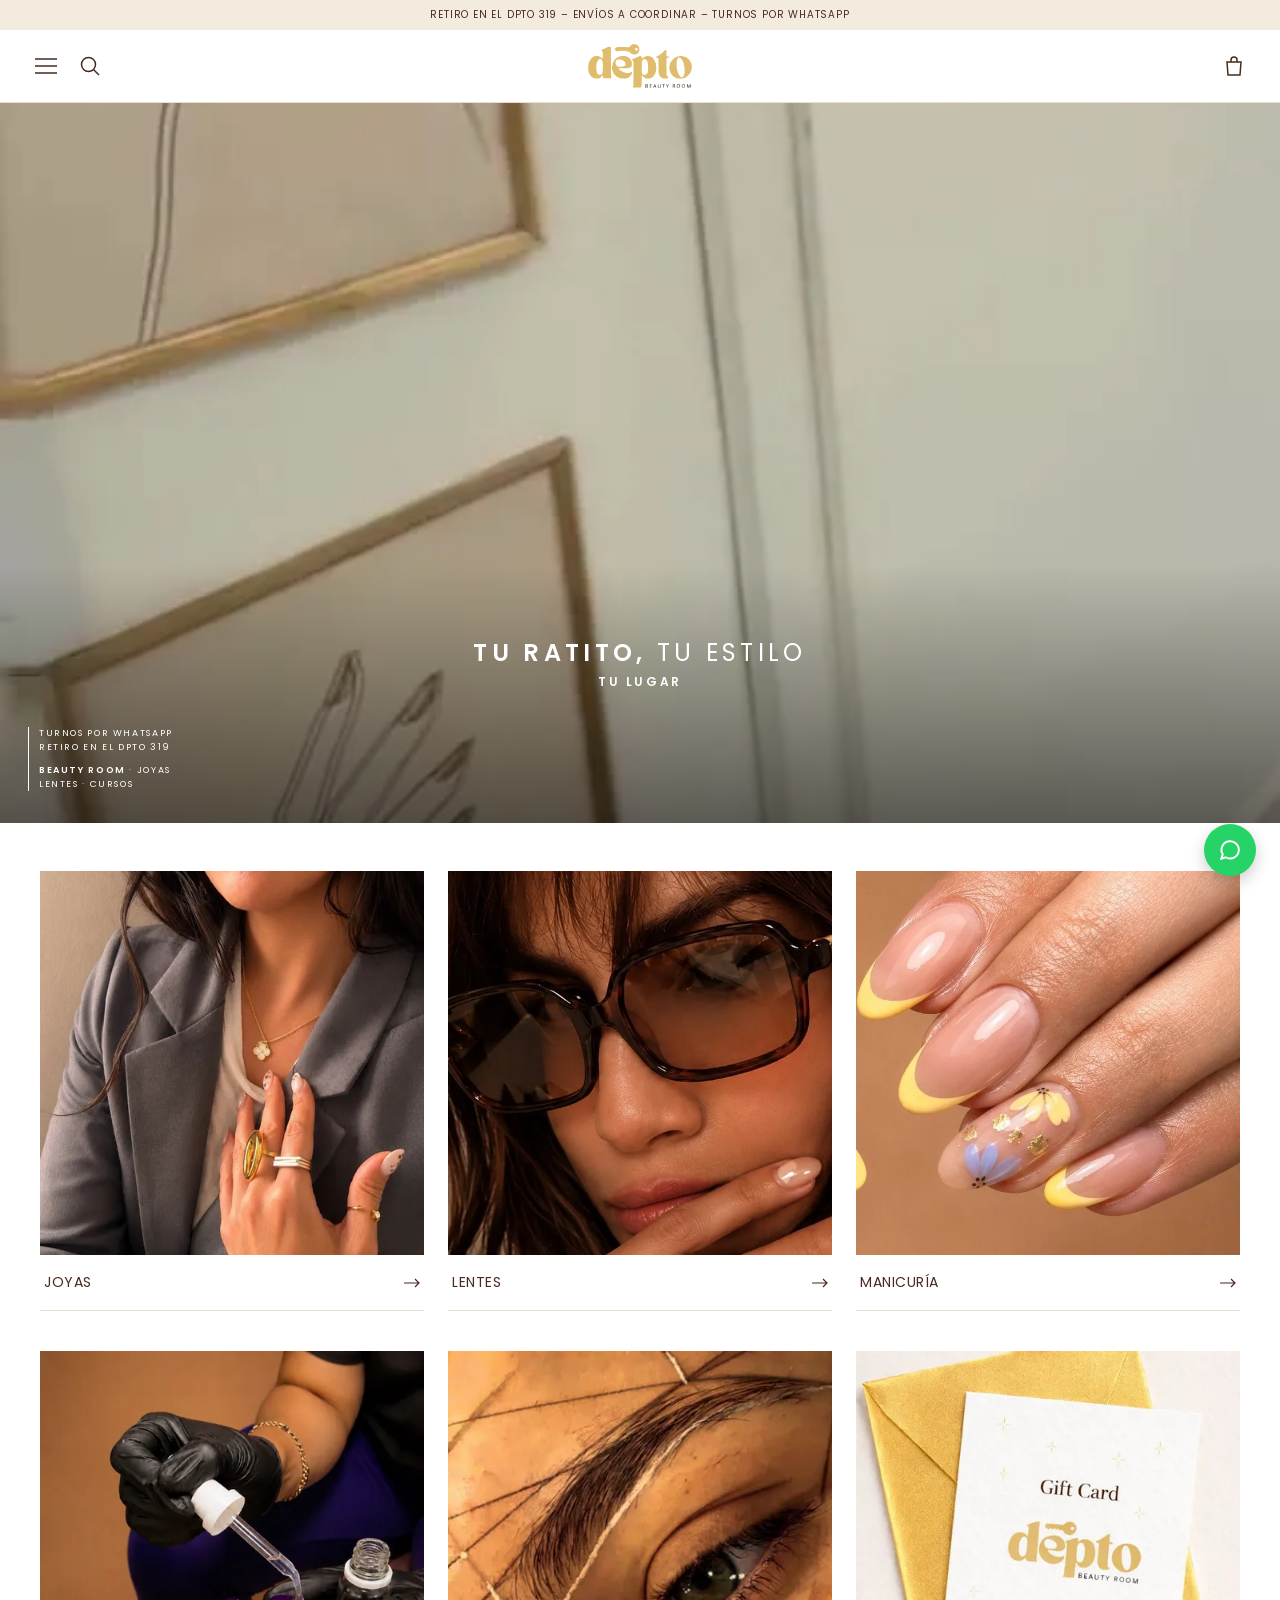
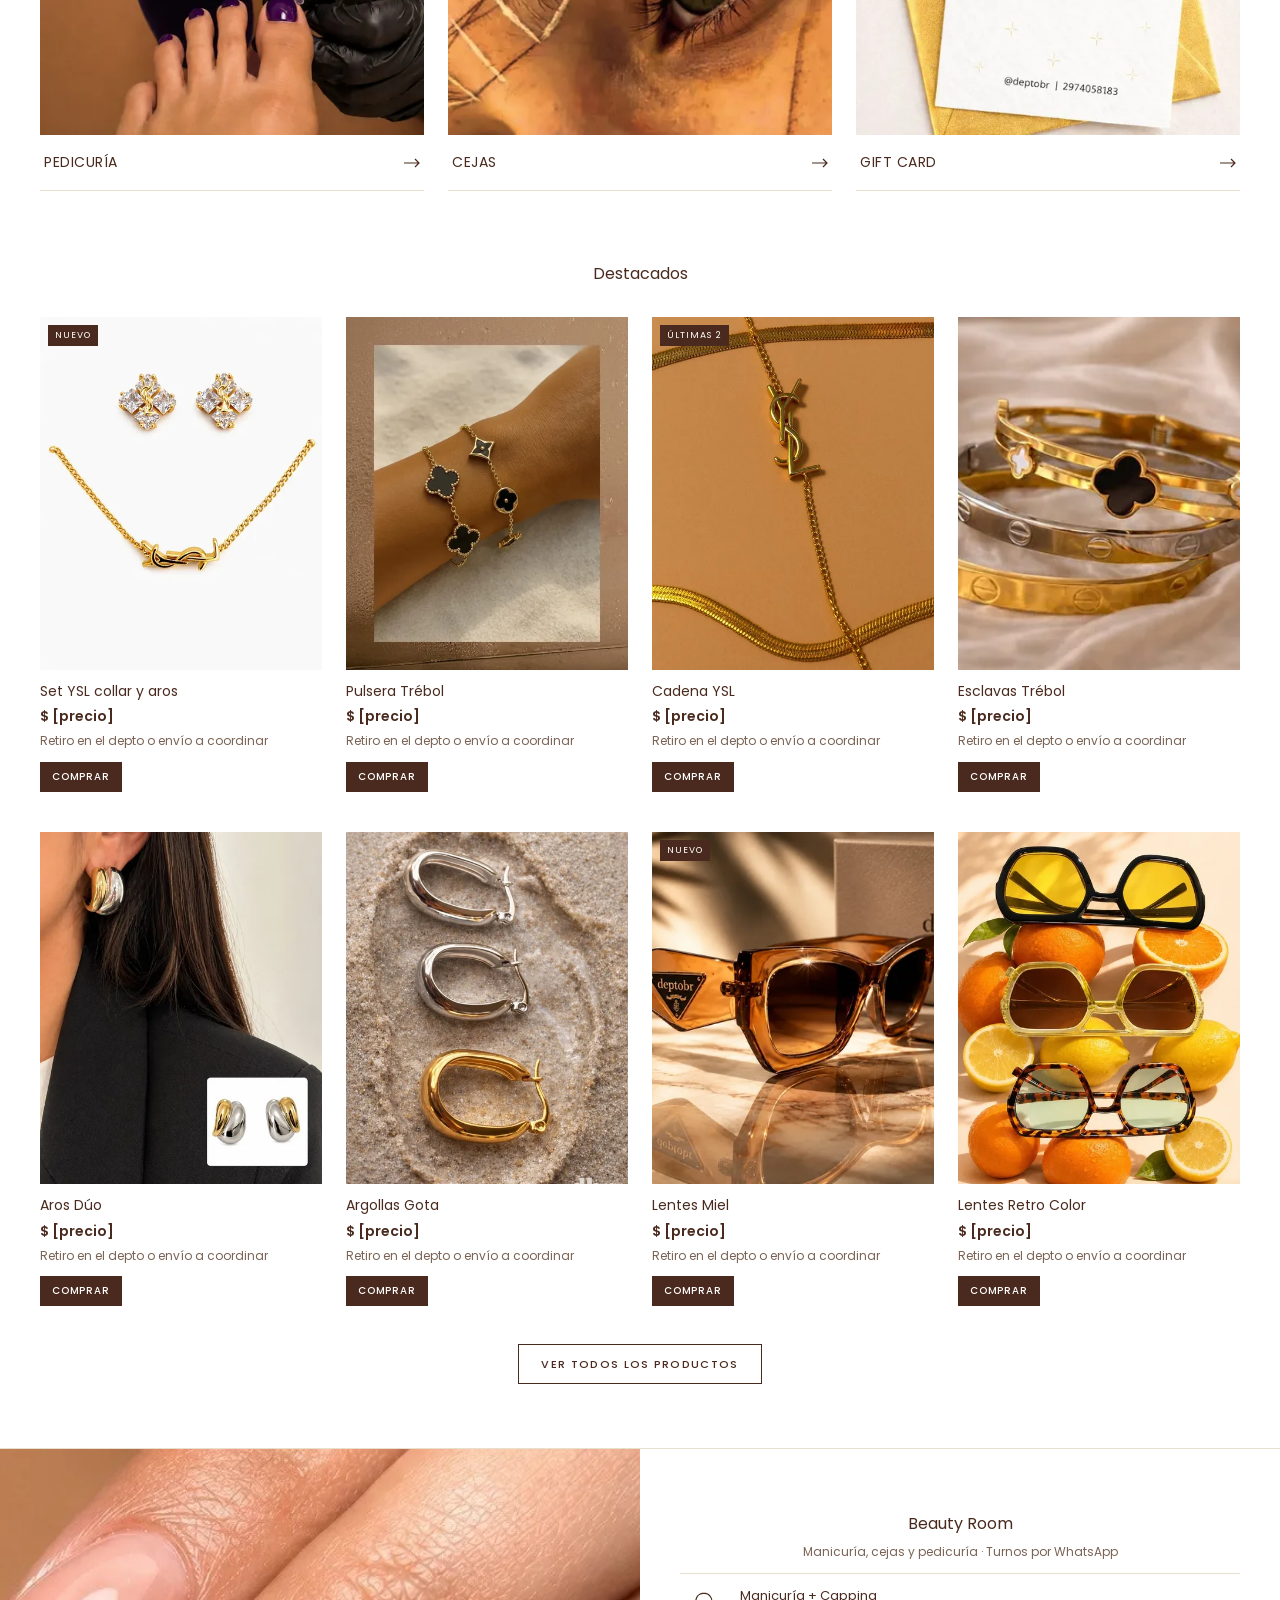
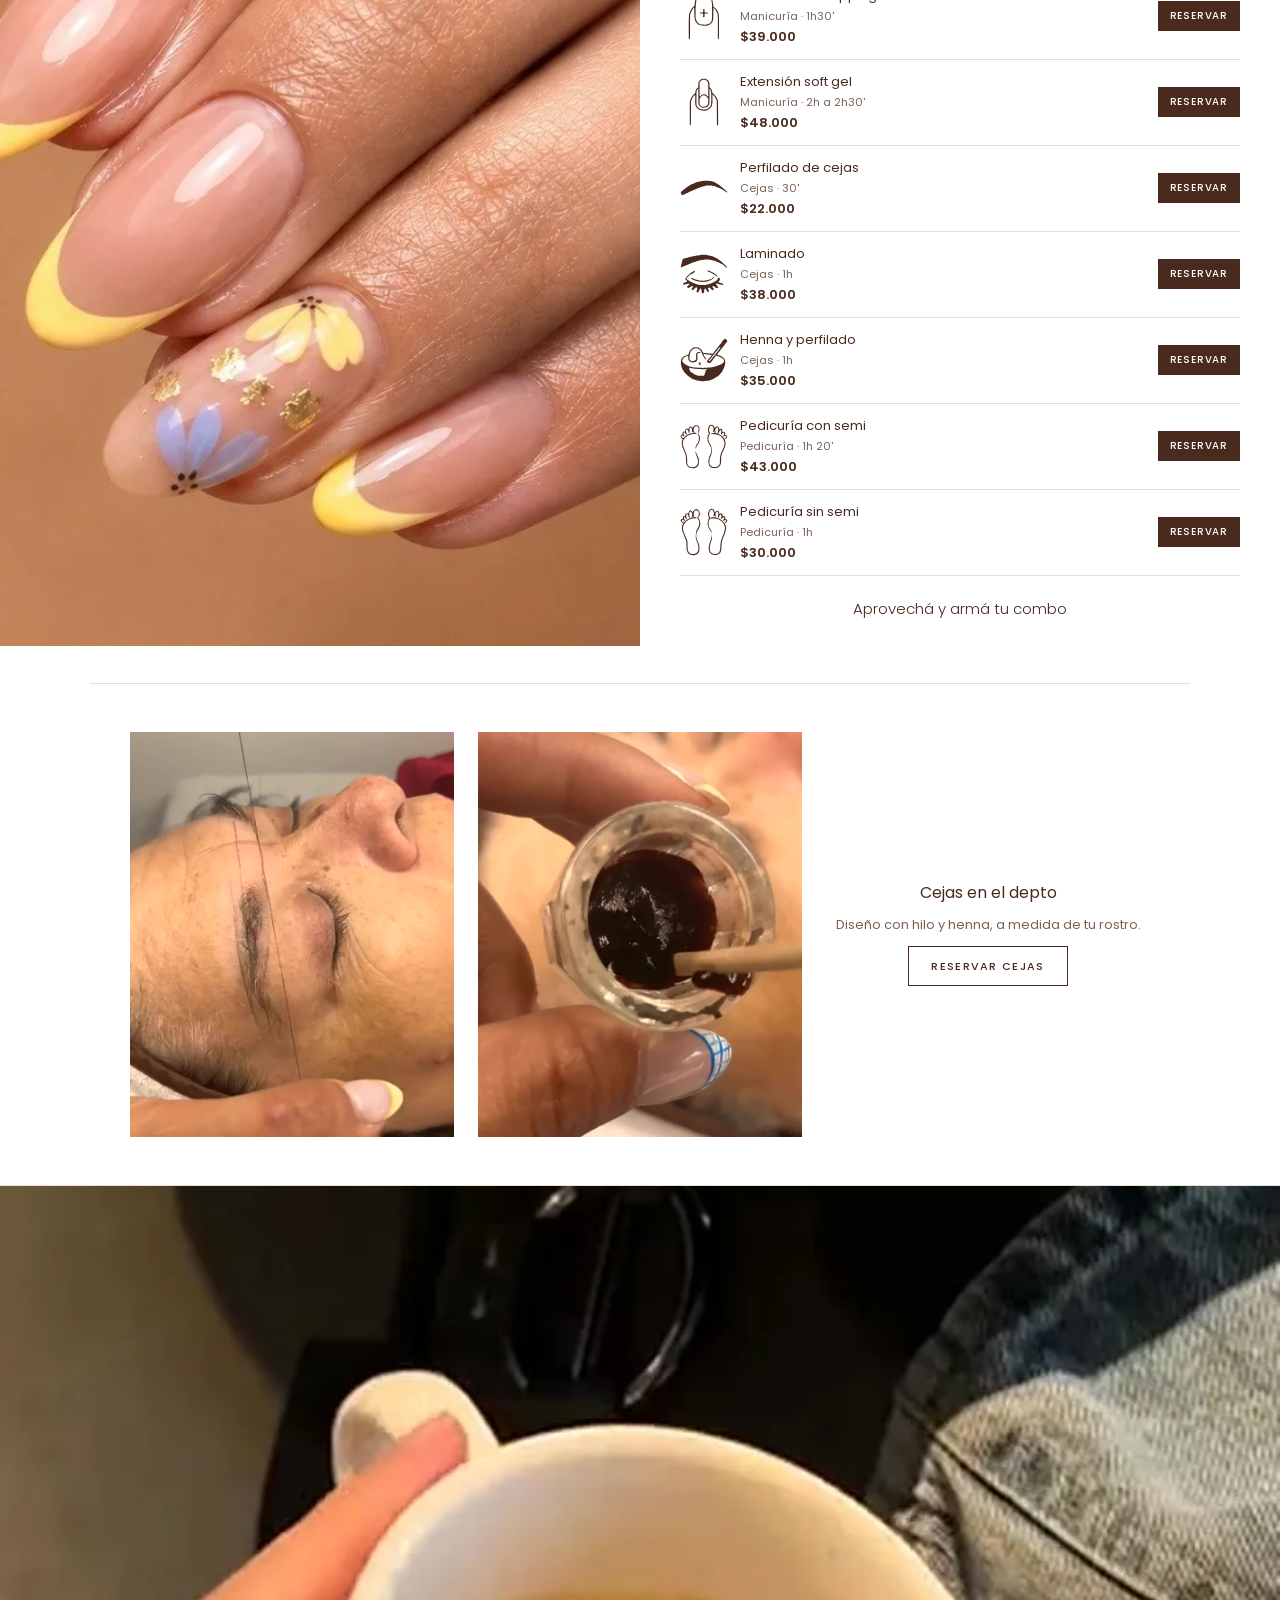
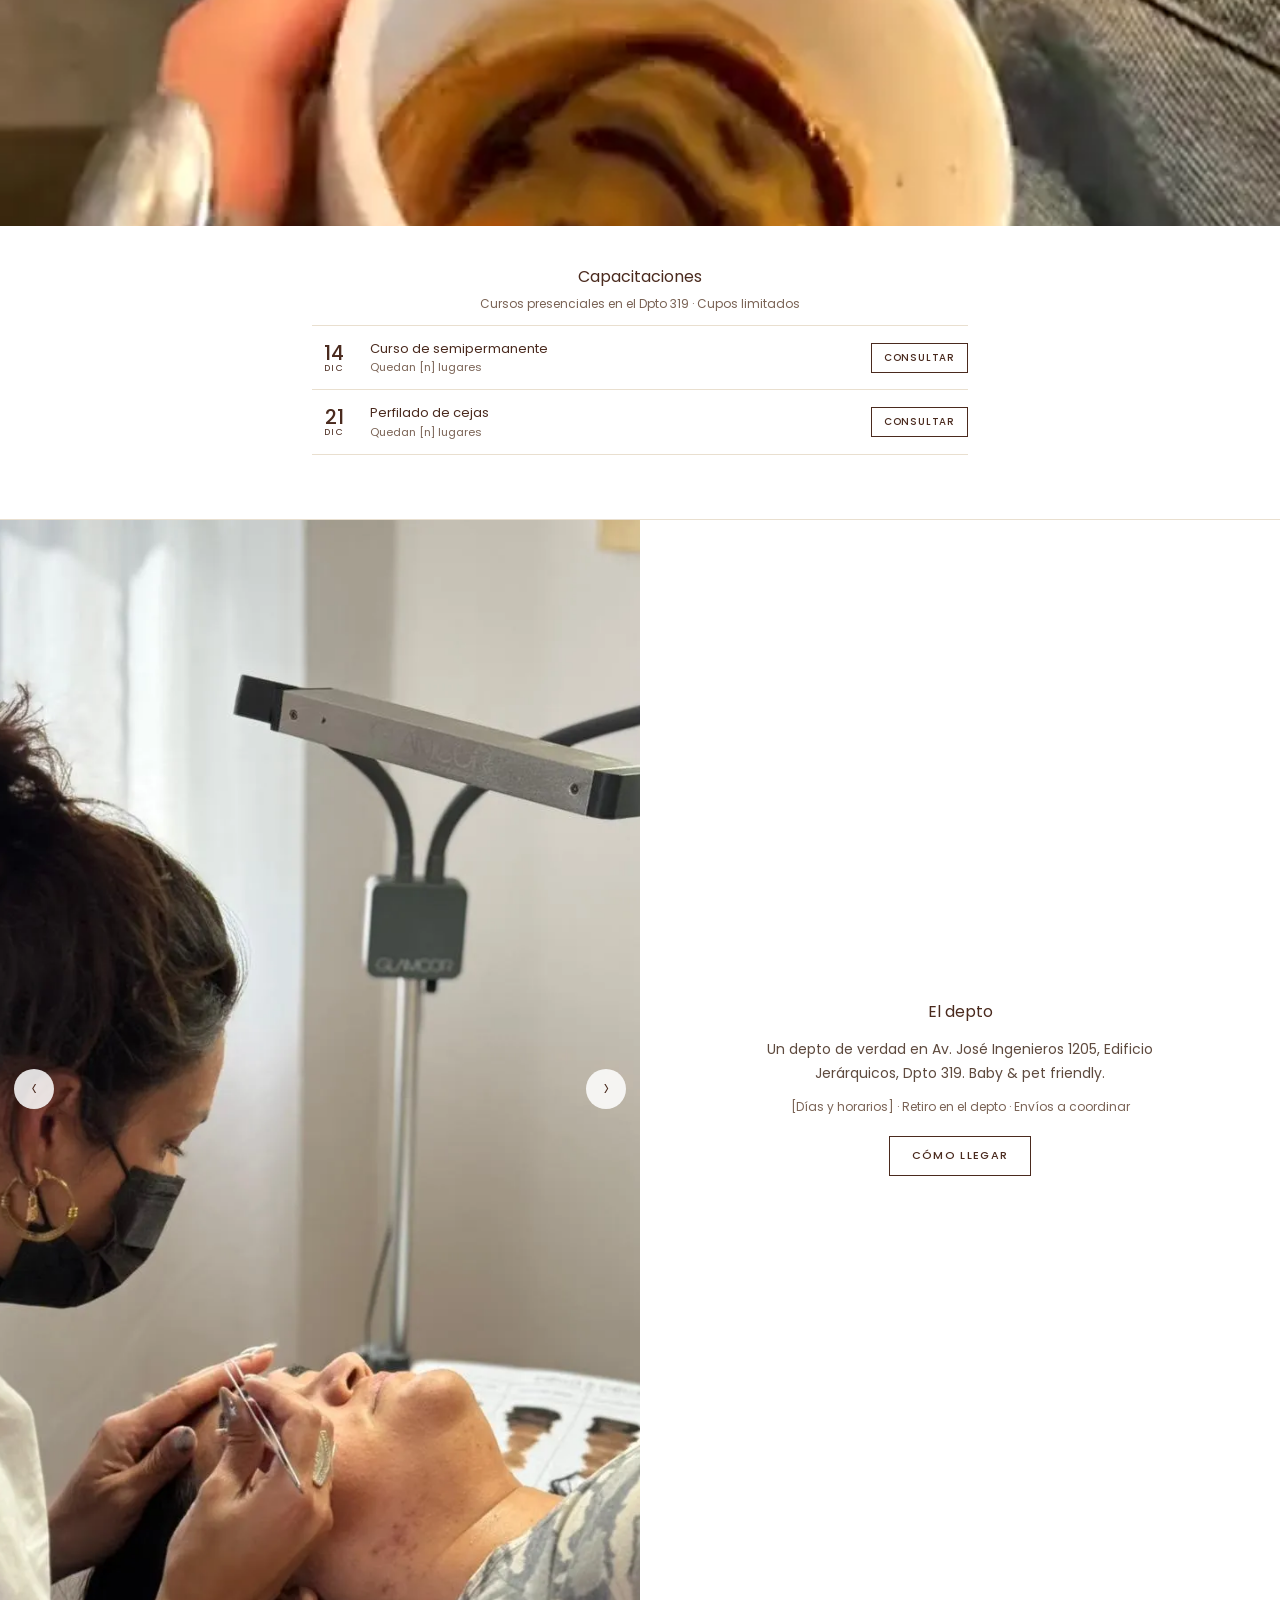
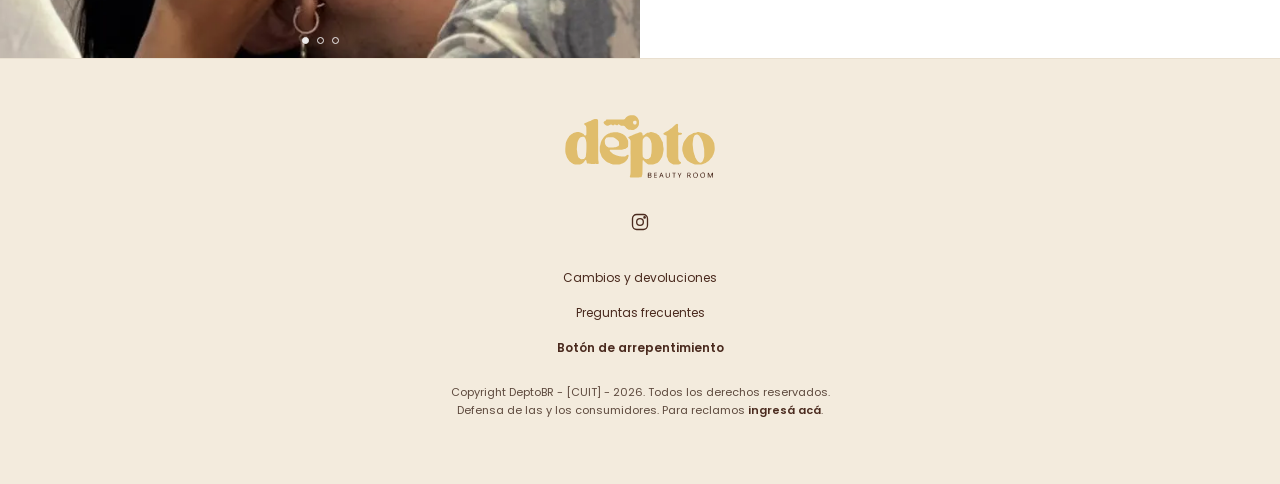
==== commit 1a73cdeb: "Videos de cejas en bloque propio bajo Beauty Room, foto sticky en escritorio y total real del carrit" ====
--- a/index.html
+++ b/index.html
@@ -114,6 +114,9 @@
       </div>
     </section>
 
+    <!-- CEJAS EN EL DEPTO (videos) -->
+    <section class="cejas-videos" id="cejas-depto" aria-label="Cejas en el depto"></section>
+
     <!-- CAPACITACIONES -->
     <section class="bloque cursos" id="cursos" aria-labelledby="t-cursos">
       <div class="cursos__media">
--- a/css/styles.css
+++ b/css/styles.css
@@ -195,7 +195,14 @@
   background: none; text-align: left; color: var(--choco);
 }
 .servicio:last-child { border-bottom: 1px solid var(--linea); }
-.servicio img { width: 64px; height: 64px; object-fit: cover; flex-shrink: 0; }
+.servicio__icono {
+  width: 48px; height: 48px; flex-shrink: 0; display: flex;
+  align-items: center; justify-content: center;
+}
+.icono-servicio { display: block; object-fit: contain; }
+.servicio__icono .icono-servicio { width: 48px; height: 48px; }
+.hoja__nombre--icono { display: flex; align-items: center; gap: 10px; }
+.hoja__nombre--icono .icono-servicio { width: 32px; height: 32px; flex-shrink: 0; }
 .servicio__datos { flex: 1; display: flex; flex-direction: column; gap: 2px; min-width: 0; }
 .servicio__nombre { font-size: 13px; }
 .servicio__sub { font-size: 11px; color: var(--gris); }
@@ -203,11 +210,12 @@
 .combo { margin: 22px 0 0; text-align: center; font-size: 15px; font-weight: 300; }
 
 /* Cejas en el depto (videos 4:5) */
-.cejas-videos { border-top: 1px solid var(--linea); padding: 20px 0 16px; }
-.cejas-videos__titulo { display: block; text-align: center; font-size: 12px; font-weight: 600; letter-spacing: 0.14em; text-transform: uppercase; margin-bottom: 12px; }
+.cejas-videos { border-top: 1px solid #E9DFCF; padding: 48px var(--gutter); max-width: 1100px; margin: 0 auto; }
 .cejas-videos__grid { display: grid; grid-template-columns: 1fr 1fr; gap: 8px; max-width: 720px; margin: 0 auto; }
 .cejas-videos__video { width: 100%; aspect-ratio: 4 / 5; object-fit: cover; display: block; background: var(--linea); }
-.cejas-videos__texto { margin: 10px 0 0; text-align: center; font-size: 12px; color: var(--gris); }
+.cejas-videos__texto { display: flex; flex-direction: column; align-items: center; text-align: center; gap: 12px; margin-top: 20px; }
+.cejas-videos__titulo { font-size: 16px; font-weight: 400; margin: 0; }
+.cejas-videos__texto p { margin: 0; font-size: 13px; color: var(--gris); }
 
 /* Capacitaciones */
 .cursos__media { position: relative; margin-top: 36px; width: 100%; aspect-ratio: 4 / 5; max-height: 560px; overflow: hidden; background: var(--linea); }
@@ -513,6 +521,11 @@
     padding: 64px clamp(40px, 6vw, 112px); justify-content: center;
     max-width: 680px; width: 100%; justify-self: center;
   }
+  #beauty .bloque__foto { align-self: start; position: sticky; top: var(--alto-arriba); height: calc(100vh - var(--alto-arriba)); min-height: 0; }
+  #beauty .bloque__contenido { max-width: none; justify-self: stretch; padding: 64px var(--gutter); }
+  .cejas-videos { display: grid; grid-template-columns: 1fr 1fr 1fr; gap: 24px; align-items: center; }
+  .cejas-videos__grid { display: contents; }
+  .cejas-videos__texto { margin-top: 0; }
   .depto__contenido { gap: 14px; }
   .depto__texto { font-size: 14px; max-width: 420px; }
 
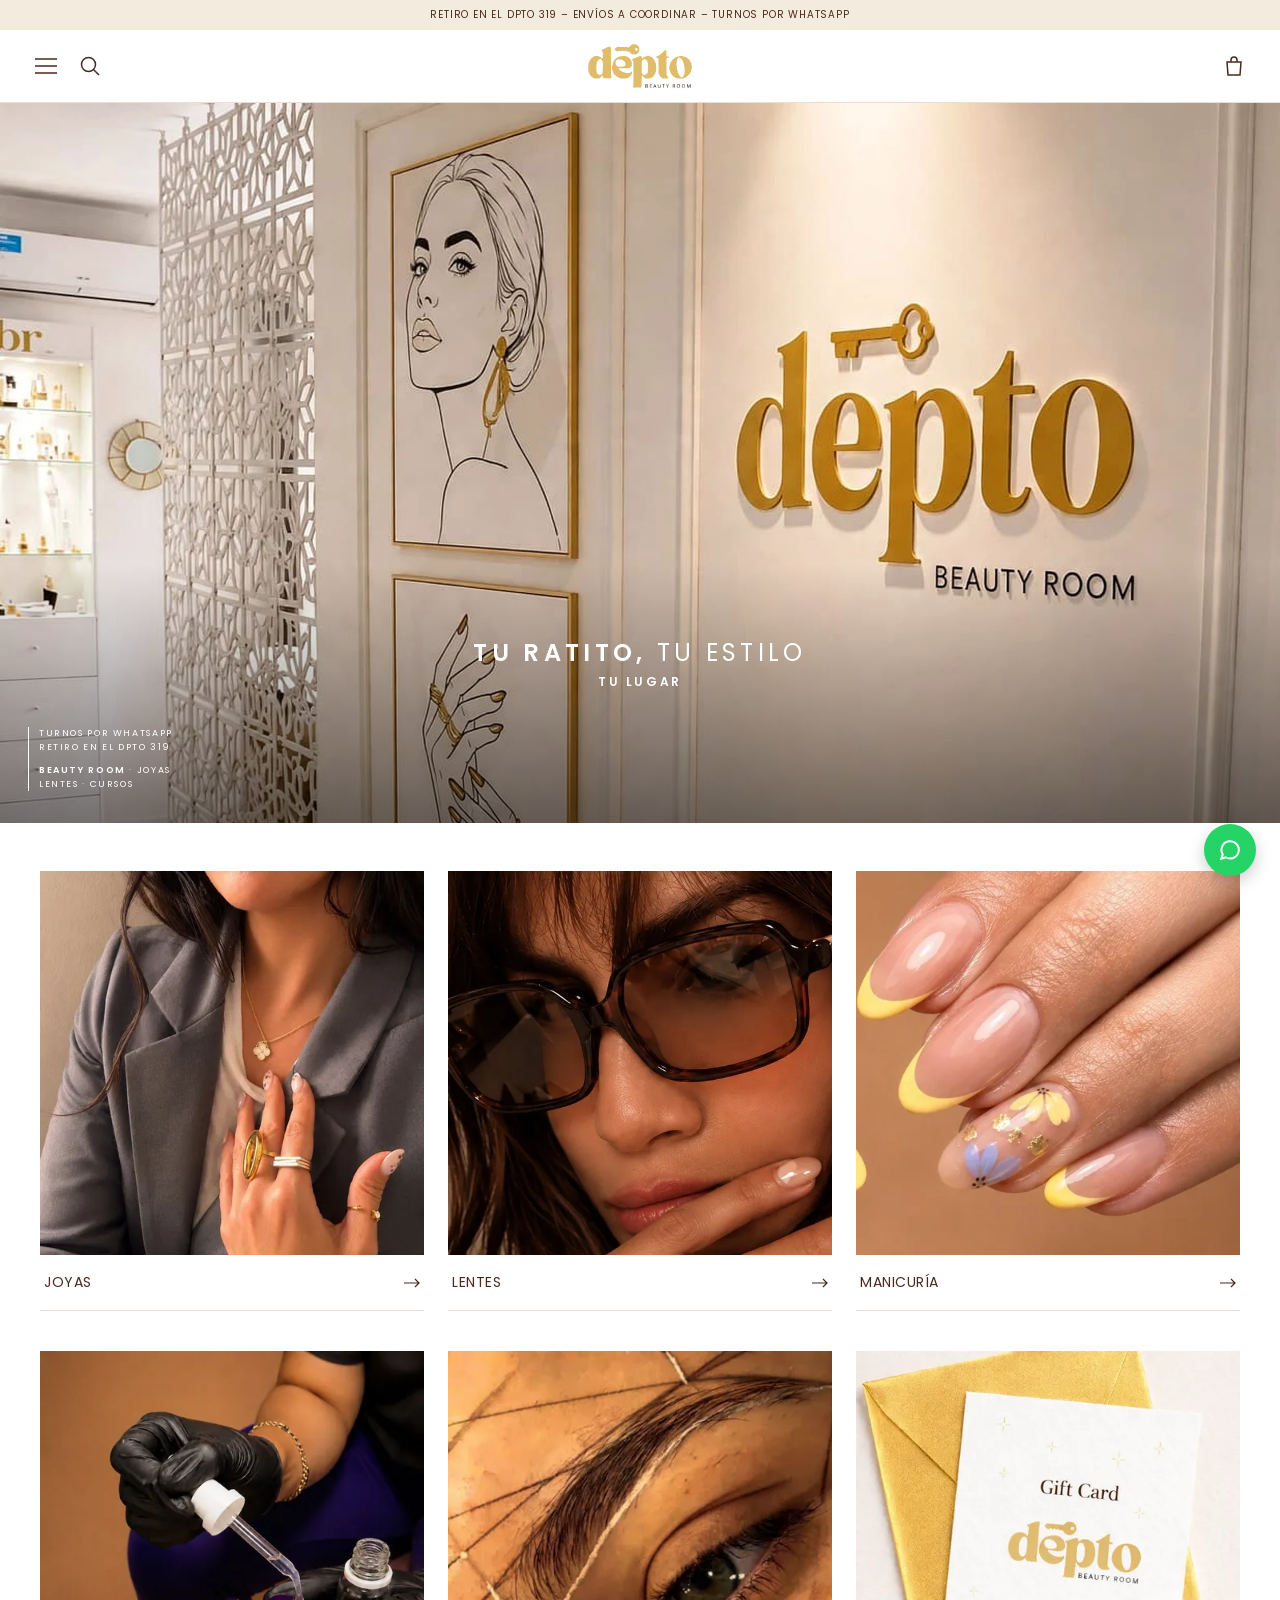
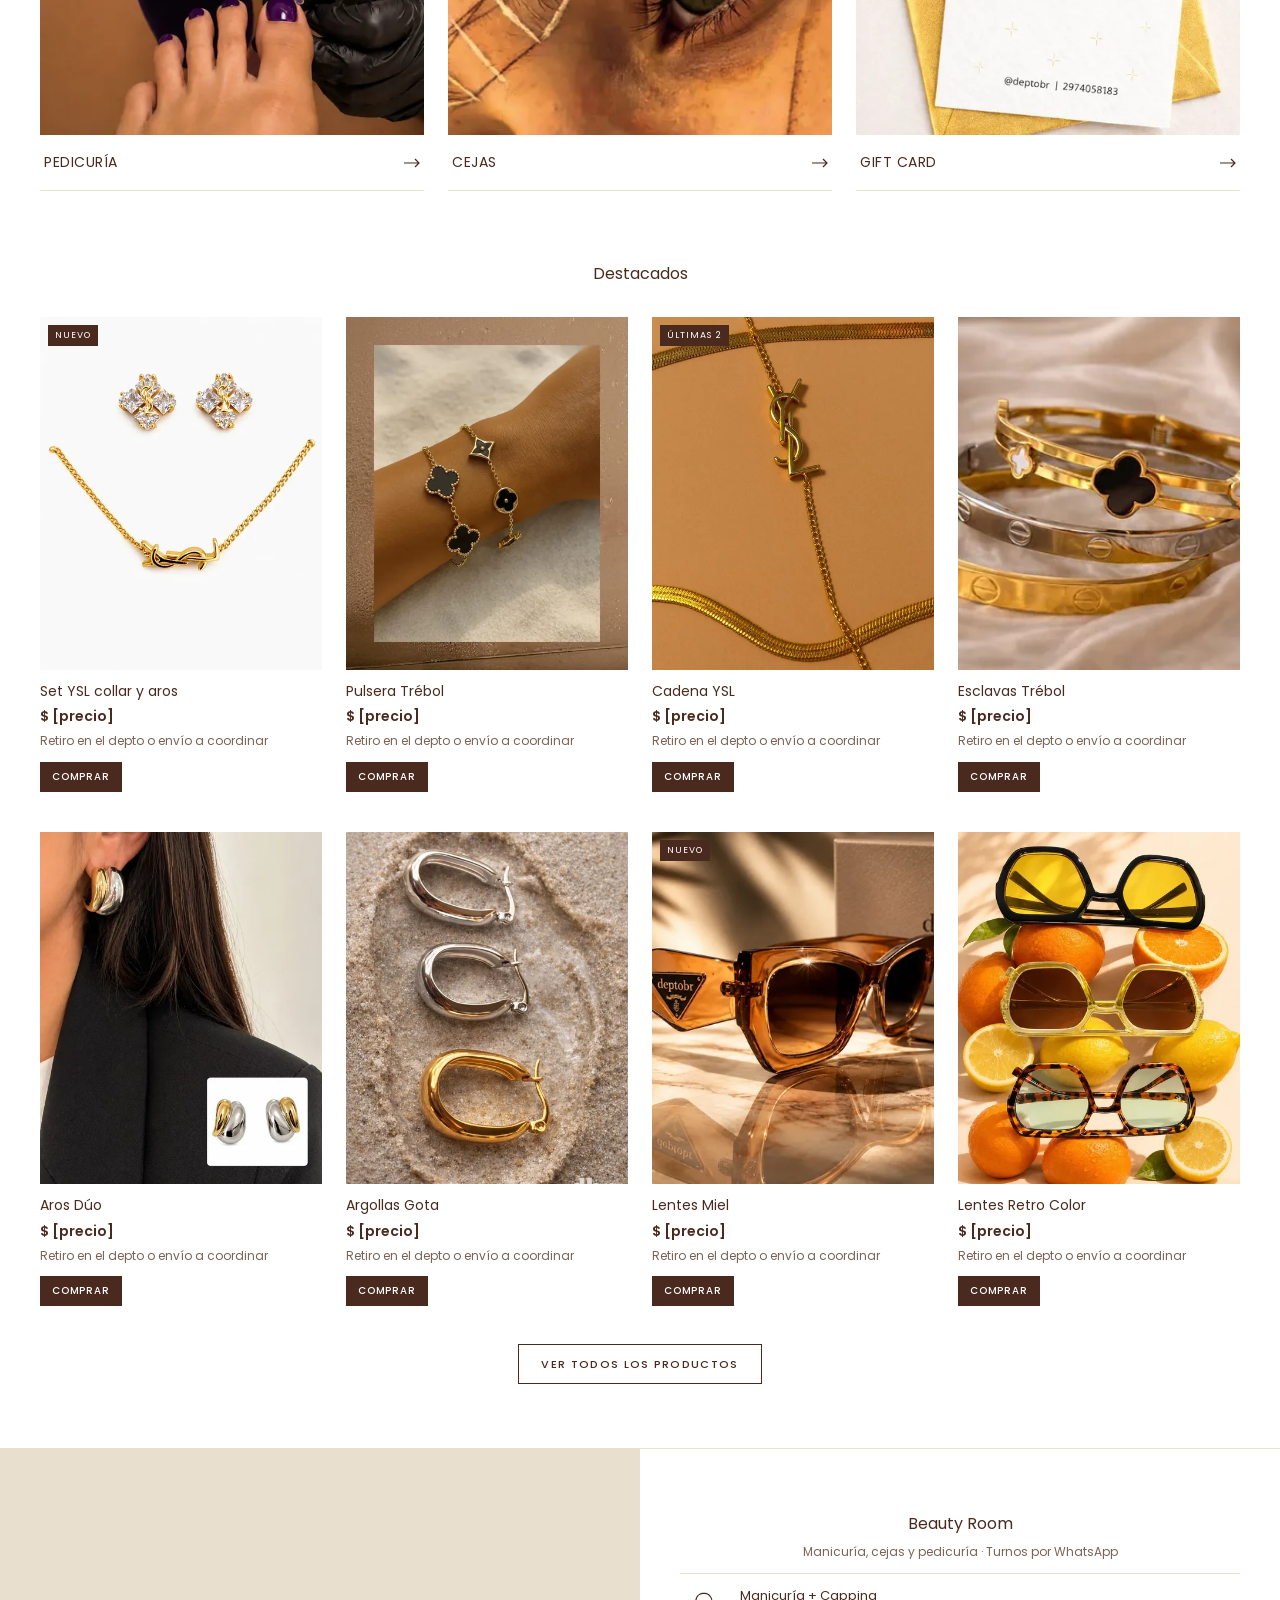
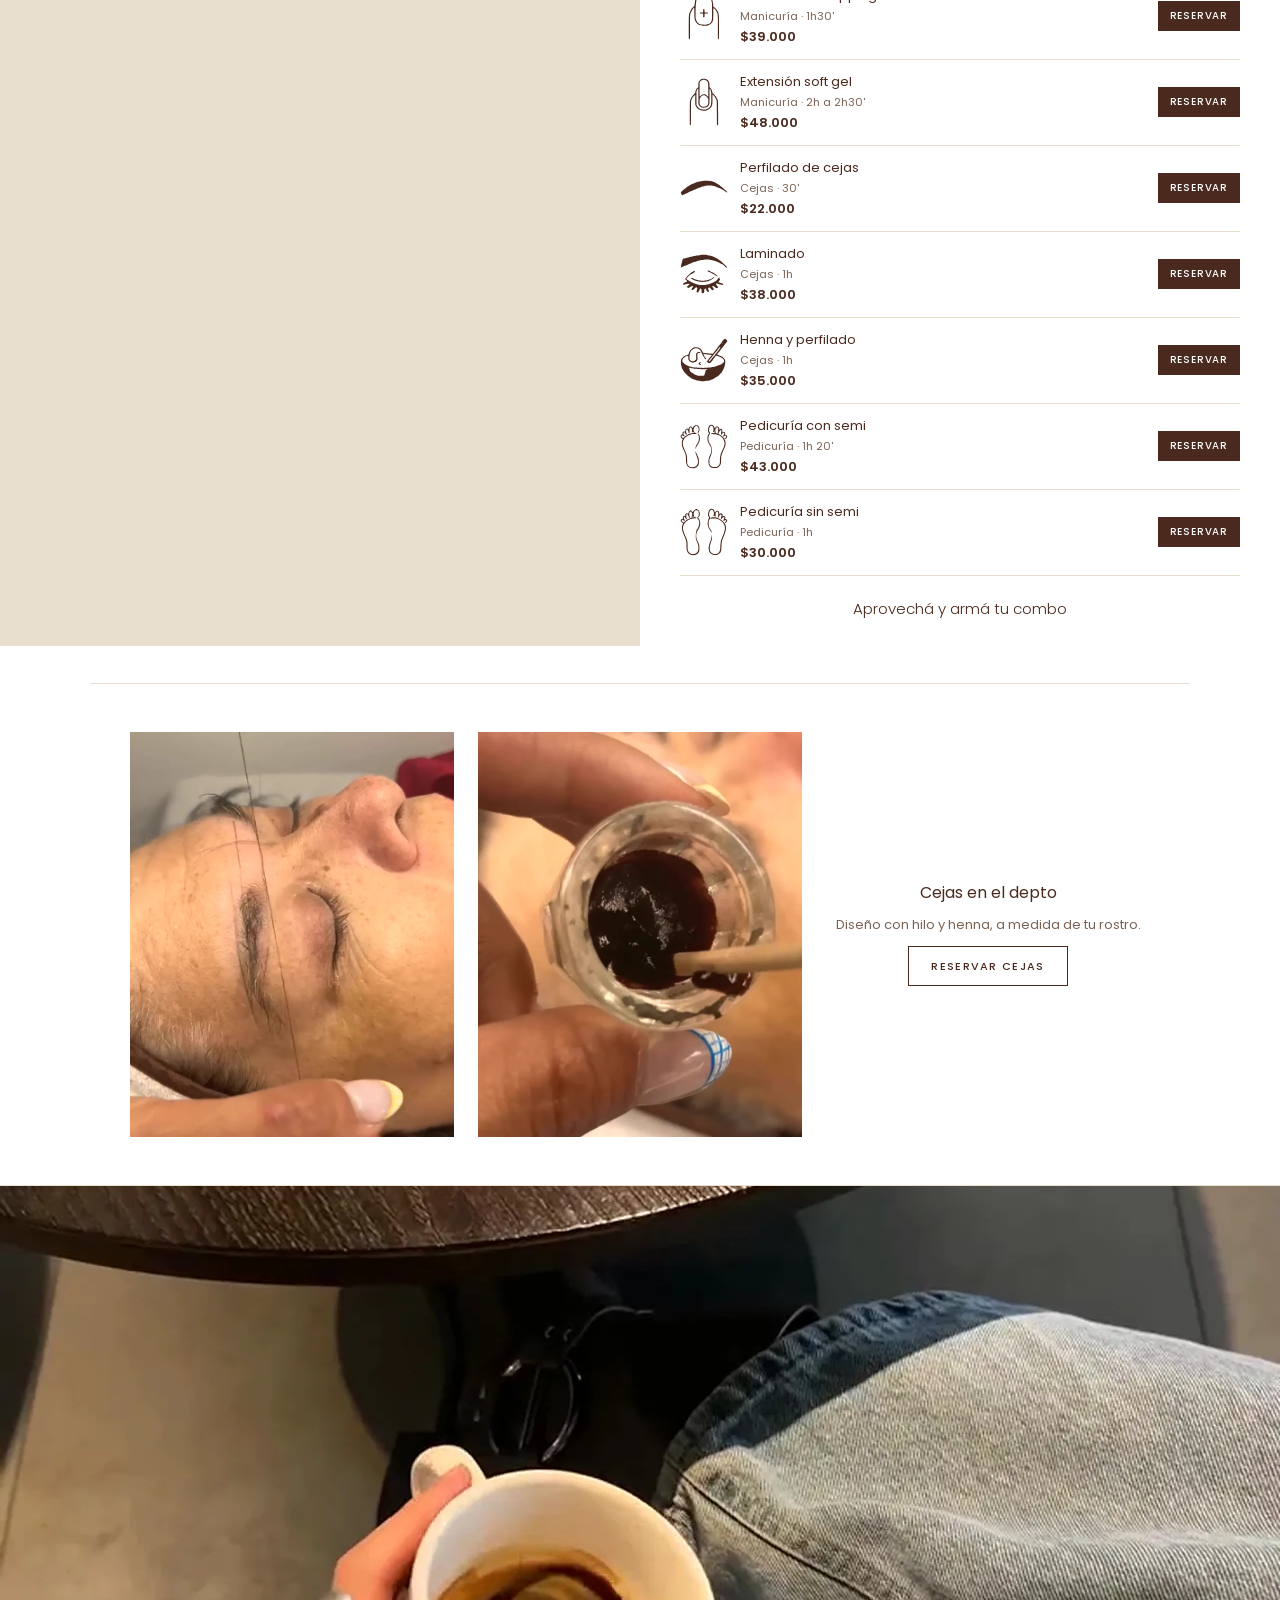
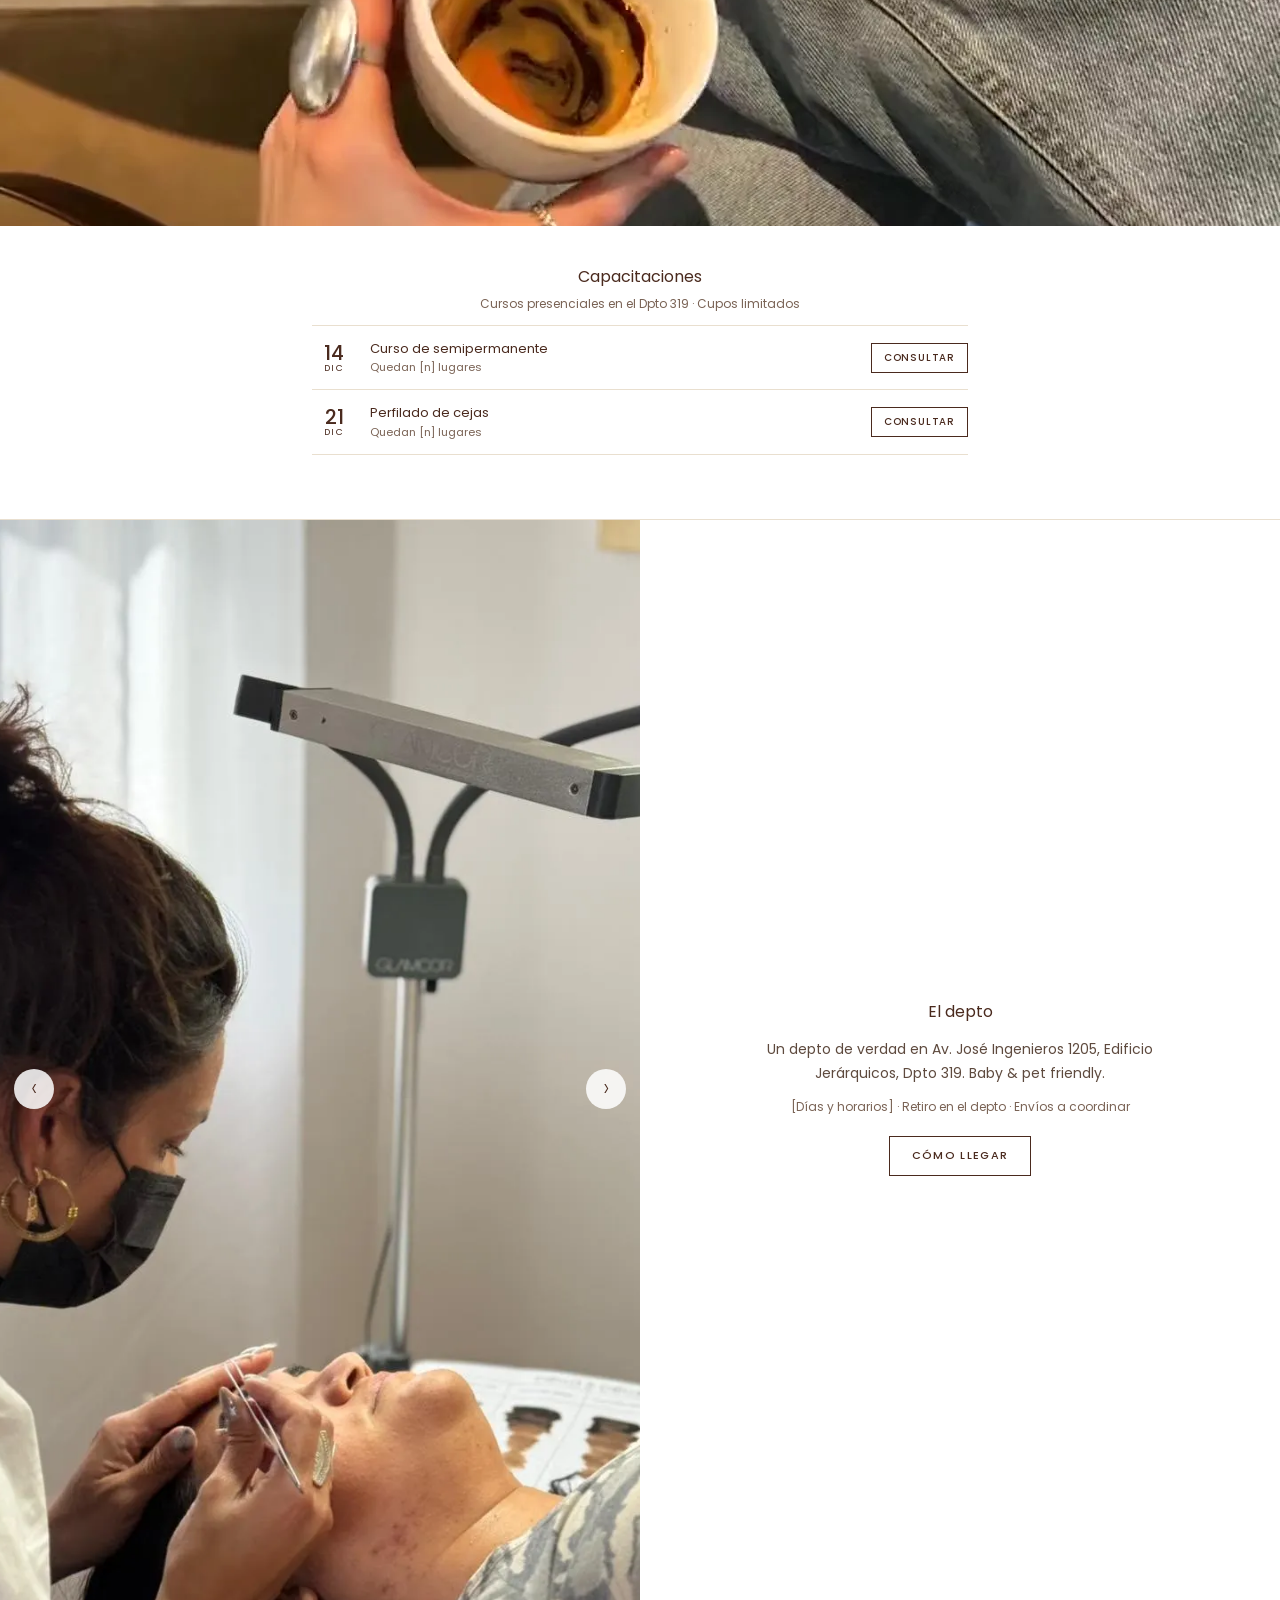
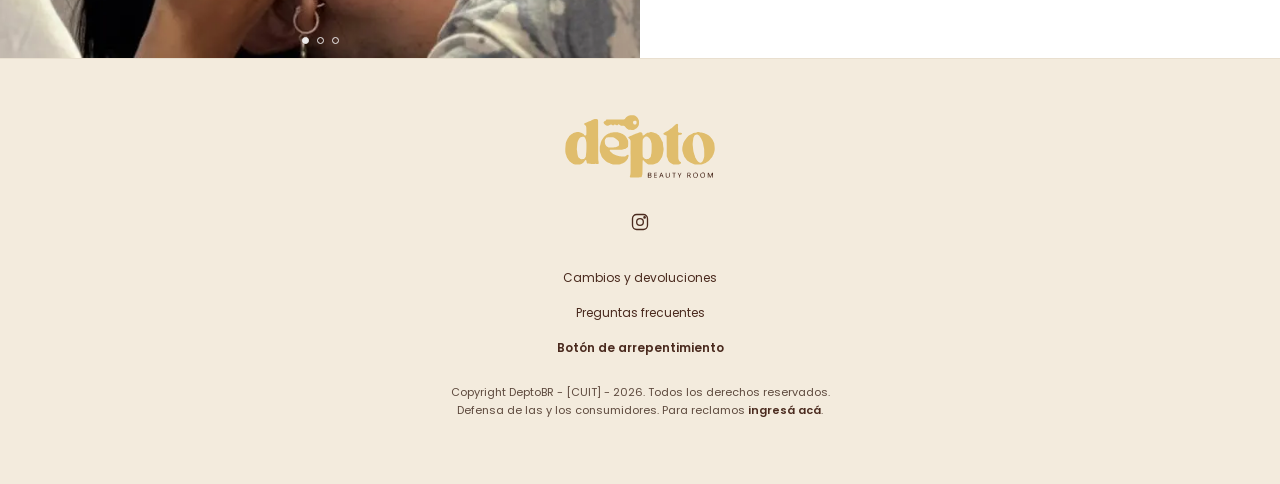
==== commit d6521f97: "Portada con foto estática en vez de video, y subcategorías de Joyas y Lentes - Hero: <picture> con p" ====
--- a/index.html
+++ b/index.html
@@ -27,8 +27,8 @@
   <link rel="preload" as="style" href="https://fonts.googleapis.com/css2?family=Poppins:wght@300;400;500;600&display=swap">
   <link href="https://fonts.googleapis.com/css2?family=Poppins:wght@300;400;500;600&display=swap" rel="stylesheet" media="print" onload="this.media='all'">
   <noscript><link href="https://fonts.googleapis.com/css2?family=Poppins:wght@300;400;500;600&display=swap" rel="stylesheet"></noscript>
-  <link rel="preload" as="image" href="img/portada-depto-horizontal-poster.webp" media="(min-width: 768px)" fetchpriority="high">
-  <link rel="preload" as="image" href="img/portada-depto-vertical-poster.webp" media="(max-width: 767px)" fetchpriority="high">
+  <link rel="preload" as="image" href="img/portada-depto-horizontal.webp" media="(min-width: 1024px)" fetchpriority="high">
+  <link rel="preload" as="image" href="img/portada-depto-vertical.webp" media="(max-width: 1023px)" fetchpriority="high">
   <link rel="preload" as="image" href="img/logos/logo-completo.svg">
   <link rel="stylesheet" href="css/styles.css">
 
@@ -76,10 +76,9 @@
     <!-- HERO -->
     <section class="hero" aria-labelledby="t-hero">
       <picture class="hero__poster">
-        <source media="(min-width: 768px)" srcset="img/portada-depto-horizontal-poster.webp" width="1280" height="720">
-        <img class="hero__foto" src="img/portada-depto-vertical-poster.webp" width="576" height="1024" fetchpriority="high" alt="">
+        <source media="(min-width: 1024px)" srcset="img/portada-depto-horizontal.webp" width="1920" height="1080">
+        <img class="hero__foto" src="img/portada-depto-vertical.webp" width="1080" height="1350" fetchpriority="high" alt="Pasillo del depto con el logo dorado en la pared">
       </picture>
-      <video class="hero__foto hero__video" id="hero-video" muted loop playsinline autoplay preload="metadata" data-h="video/portada-depto-horizontal.mp4" data-v="video/portada-depto-vertical.mp4" aria-label="Pasillo del depto con el logo dorado en la pared"></video>
       <div class="hero__sombra" aria-hidden="true"></div>
       <h1 class="hero__texto" id="t-hero">
         <span class="hero__linea1"><span class="fuerte">TU RATITO,</span> TU ESTILO</span>
@@ -97,6 +96,7 @@
     <!-- DESTACADOS -->
     <section class="tienda" id="tienda" aria-labelledby="t-tienda">
       <h2 class="titulo" id="t-tienda">Destacados</h2>
+      <div class="chips" id="chips" role="group" aria-label="Filtrar por tipo" hidden></div>
       <div class="grilla" id="grilla" role="list"></div>
       <button class="btn btn--sec tienda__todos" type="button" id="ver-todos" data-filtro="todos">VER TODOS LOS PRODUCTOS</button>
     </section>
--- a/css/styles.css
+++ b/css/styles.css
@@ -156,6 +156,13 @@
    Destacados
    ========================================================= */
 .tienda { padding: 24px var(--gutter) 40px; display: flex; flex-direction: column; gap: 22px; }
+.chips { display: flex; gap: 8px; overflow-x: auto; margin: 0 calc(var(--gutter) * -1); padding: 2px var(--gutter); scrollbar-width: none; -webkit-overflow-scrolling: touch; }
+.chips::-webkit-scrollbar { display: none; }
+.chips[hidden] { display: none; }
+.chip { flex: none; font: inherit; font-size: 12px; letter-spacing: 0.06em; padding: 8px 16px; border: 1px solid var(--choco); background: transparent; color: var(--choco); cursor: pointer; white-space: nowrap; }
+.chip--on { background: var(--choco); color: var(--blanco); }
+.chip:focus-visible { outline: 2px solid var(--choco); outline-offset: 2px; }
+@media (min-width: 768px) { .chips { justify-content: center; flex-wrap: wrap; overflow: visible; margin: 0; padding: 2px 0; } }
 .grilla { display: grid; grid-template-columns: repeat(2, minmax(0, 1fr)); gap: 26px 14px; }
 .prod { display: flex; flex-direction: column; gap: 6px; min-width: 0; }
 .prod__foto {
@@ -461,7 +468,7 @@
   html { scroll-behavior: auto; }
   .hoja, .colgar-a, .colgar-b, .aparece { animation: none; }
   .wa, .cat__fila svg, .prod__foto img { transition: none; }
-  .hero__video, .cursos__media video { display: none; }
+  .cursos__media video { display: none; }
 }
 
 /* =========================================================
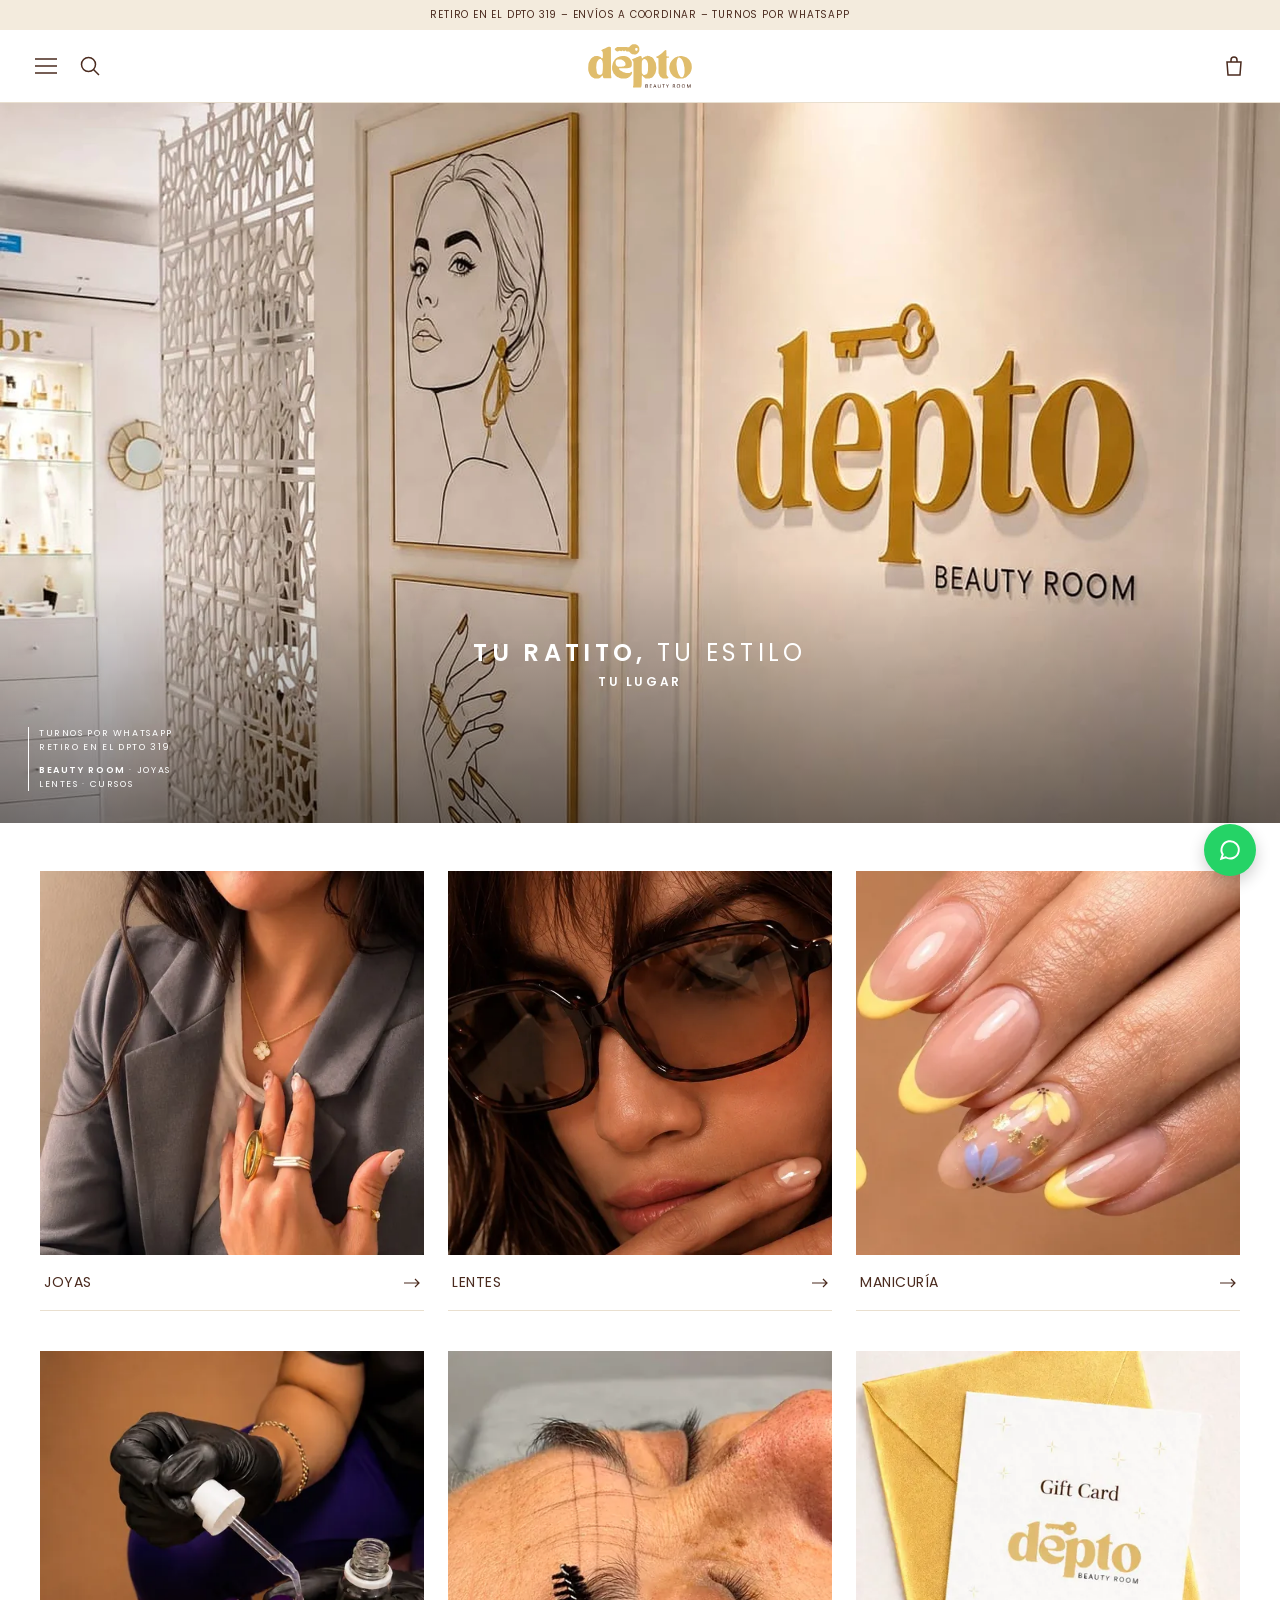
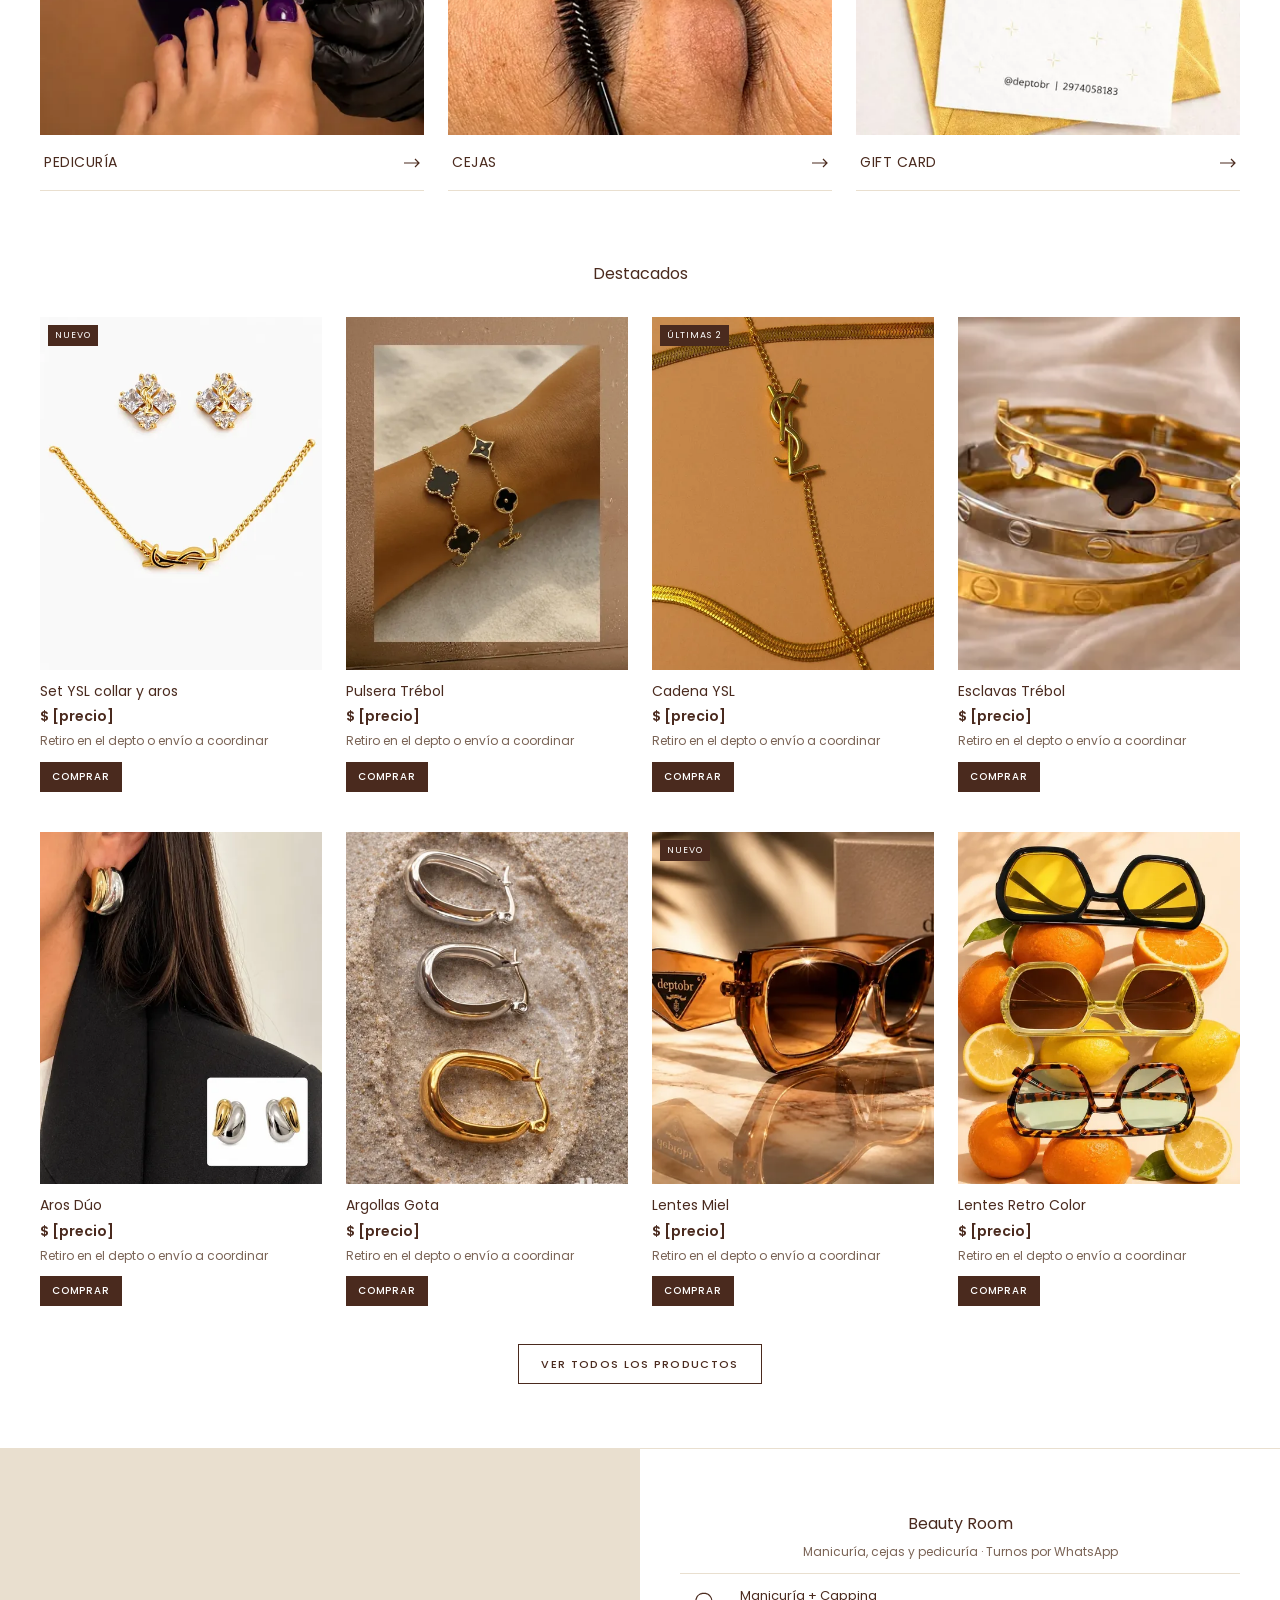
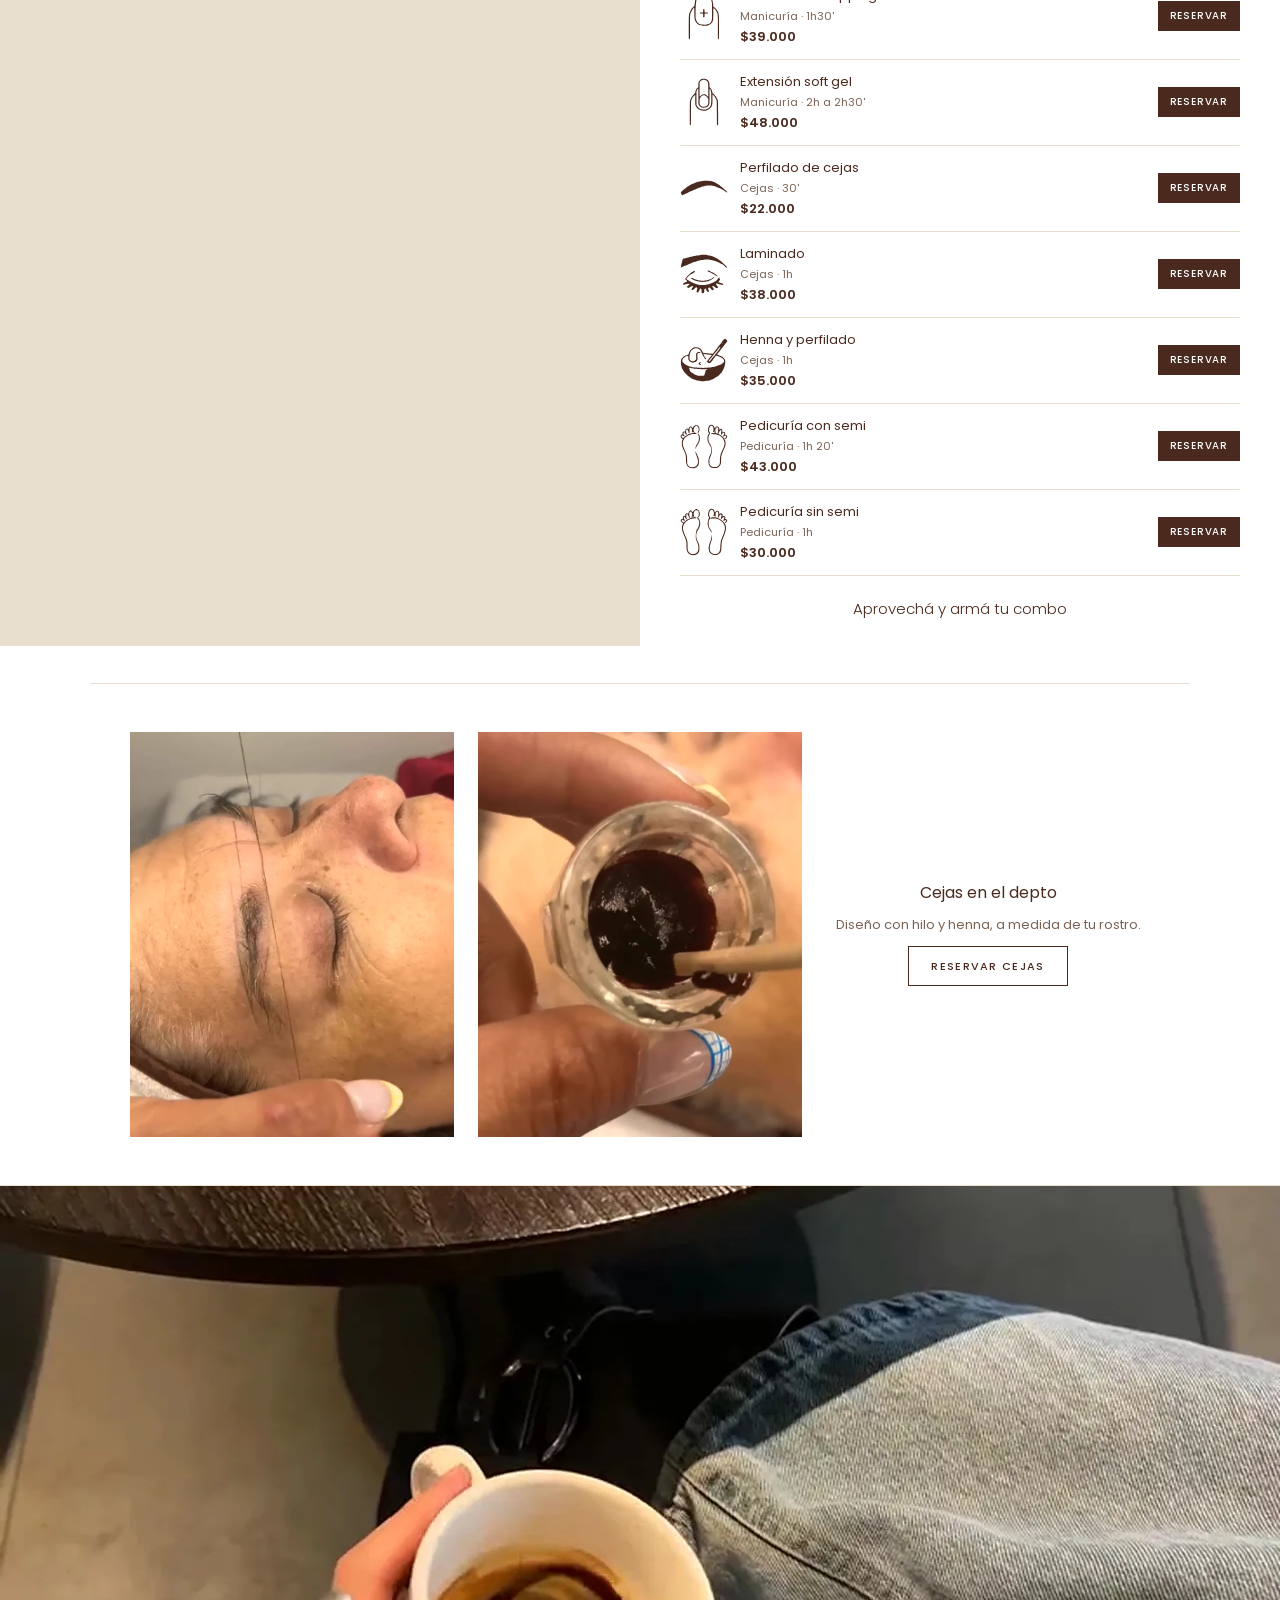
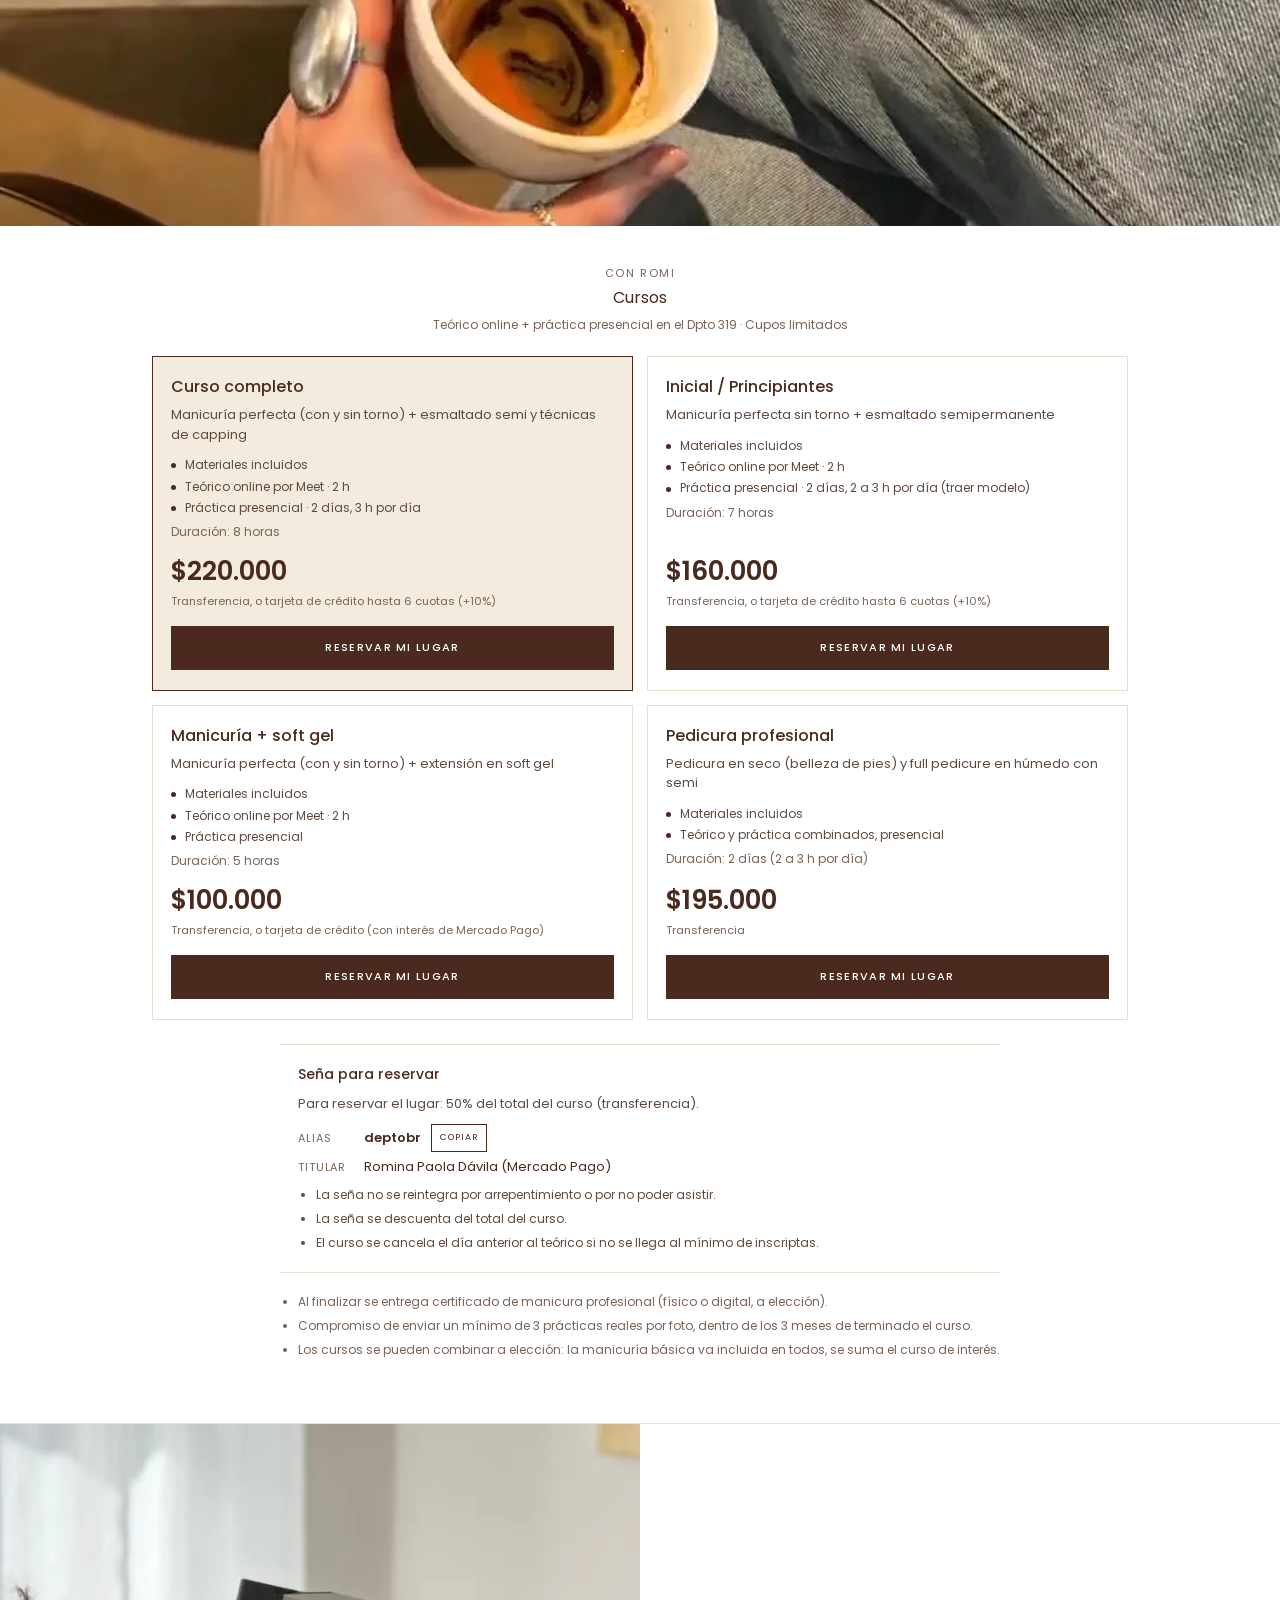
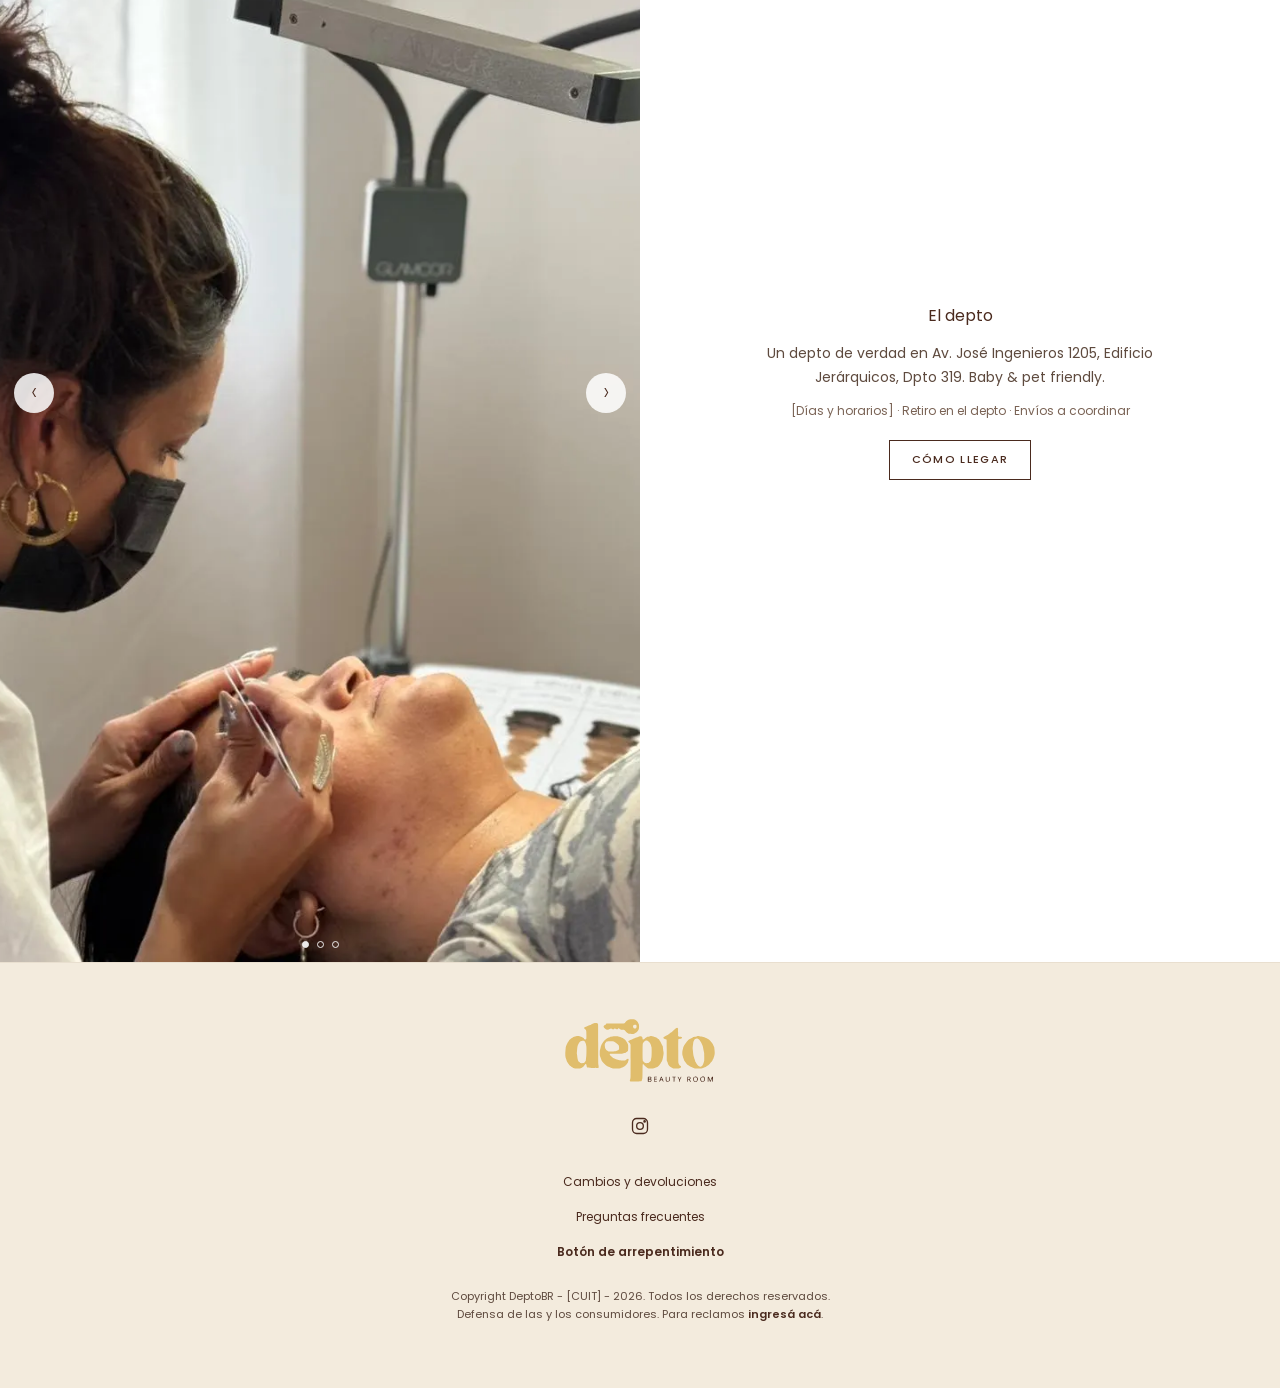
==== commit f9b6b499: "Cursos con precios e inscripción por formulario, y listado minimal por categoría - "Capacitaciones" " ====
--- a/index.html
+++ b/index.html
@@ -95,7 +95,21 @@
 
     <!-- DESTACADOS -->
     <section class="tienda" id="tienda" aria-labelledby="t-tienda">
+      <nav class="migas" id="migas" aria-label="Estás en" hidden>
+        <button type="button" id="migas-inicio" data-filtro="destacados">Inicio</button>
+        <span aria-hidden="true">.</span>
+        <span id="migas-actual" aria-current="page"></span>
+      </nav>
       <h2 class="titulo" id="t-tienda">Destacados</h2>
+      <div class="barra-listado" id="barra-listado" hidden>
+        <button type="button" class="barra-listado__btn" id="ordenar-btn" data-panel="orden" aria-expanded="false" aria-controls="panel-orden">
+          <svg width="16" height="14" viewBox="0 0 16 14" aria-hidden="true" fill="none" stroke="currentColor" stroke-width="1.4"><path d="M4 1v12M1 10l3 3 3-3M12 13V1M9 4l3-3 3 3"/></svg>Ordenar
+        </button>
+        <button type="button" class="barra-listado__btn" id="filtrar-btn" data-panel="filtro" aria-expanded="false" aria-controls="chips">
+          <svg width="16" height="14" viewBox="0 0 16 14" aria-hidden="true" fill="none" stroke="currentColor" stroke-width="1.4"><path d="M1 4h14M1 10h14"/><circle cx="10" cy="4" r="2" fill="#fff"/><circle cx="5" cy="10" r="2" fill="#fff"/></svg>Filtrar<span id="filtrar-n"></span>
+        </button>
+      </div>
+      <div class="chips" id="panel-orden" role="group" aria-label="Ordenar productos" hidden></div>
       <div class="chips" id="chips" role="group" aria-label="Filtrar por tipo" hidden></div>
       <div class="grilla" id="grilla" role="list"></div>
       <button class="btn btn--sec tienda__todos" type="button" id="ver-todos" data-filtro="todos">VER TODOS LOS PRODUCTOS</button>
@@ -117,18 +131,19 @@
     <!-- CEJAS EN EL DEPTO (videos) -->
     <section class="cejas-videos" id="cejas-depto" aria-label="Cejas en el depto"></section>
 
-    <!-- CAPACITACIONES -->
+    <!-- CURSOS -->
     <section class="bloque cursos" id="cursos" aria-labelledby="t-cursos">
       <div class="cursos__media">
         <picture>
           <source media="(min-width: 768px)" srcset="video/cursos-horizontal-poster.webp" width="1280" height="720">
           <img class="cursos__video" src="video/cursos-vertical-poster.webp" width="720" height="898" loading="lazy" alt="">
         </picture>
-        <video class="cursos__video" muted loop playsinline preload="metadata" data-video data-h="video/cursos-horizontal.mp4" data-v="video/cursos-vertical.mp4" aria-label="Clase de capacitación en el depto"></video>
+        <video class="cursos__video" muted loop playsinline preload="metadata" data-video data-h="video/cursos-horizontal.mp4" data-v="video/cursos-vertical.mp4" aria-label="Clase de un curso en el depto"></video>
       </div>
       <div class="bloque__contenido">
-        <h2 class="titulo" id="t-cursos">Capacitaciones</h2>
-        <span class="bajada">Cursos presenciales en el Dpto 319 · Cupos limitados</span>
+        <span class="cursos__con" id="cursos-con"></span>
+        <h2 class="titulo" id="t-cursos">Cursos</h2>
+        <span class="bajada">Teórico online + práctica presencial en el Dpto 319 · Cupos limitados</span>
         <div class="lista-cursos" id="lista-cursos"></div>
       </div>
     </section>
--- a/css/styles.css
+++ b/css/styles.css
@@ -185,8 +185,35 @@
 .tienda__todos[hidden] { display: none; }
 .grilla__vacia { grid-column: 1 / -1; text-align: center; font-size: 13px; color: var(--gris); }
 
-/* =========================================================
-   Bloques: Beauty Room, Capacitaciones, El depto
+/* Listado por categoría (Joyas, Lentes, Todos): más minimal que Destacados */
+.migas { display: flex; align-items: center; gap: 6px; font-size: 13px; margin-bottom: -10px; }
+.migas[hidden] { display: none; }
+.migas button { border: 0; background: none; padding: 6px 0; font: inherit; color: var(--choco); }
+@media (hover: hover) { .migas button:hover { text-decoration: underline; } }
+.tienda--listado .titulo { text-align: left; font-size: 30px; font-weight: 600; line-height: 1.1; }
+.barra-listado { display: flex; gap: 24px; align-items: center; }
+.barra-listado[hidden] { display: none; }
+.barra-listado__btn {
+  display: inline-flex; align-items: center; gap: 8px; min-height: 40px; padding: 0;
+  border: 0; background: none; font: inherit; font-size: 14px; color: var(--choco);
+}
+.barra-listado__btn[hidden] { display: none; }
+.barra-listado__btn[aria-expanded="true"] { text-decoration: underline; text-underline-offset: 4px; }
+.tienda--listado .chips { margin-top: -10px; }
+@media (min-width: 768px) { .tienda--listado .chips { justify-content: flex-start; } }
+.tienda--listado .grilla { gap: 28px 12px; }
+.min { min-width: 0; }
+.min__btn {
+  width: 100%; padding: 0; border: 0; background: none; text-align: left; color: var(--choco);
+  display: flex; flex-direction: column; gap: 4px; font: inherit;
+}
+.min__foto { display: block; aspect-ratio: 4 / 5; background: #F7F5F2; }
+.min__nombre { font-size: 13px; margin-top: 8px; line-height: 1.35; }
+.min__precio { font-size: 13px; font-weight: 600; }
+@media (hover: hover) { .min__btn:hover .min__foto img { opacity: 0.88; } }
+
+/* =========================================================
+   Bloques: Beauty Room, Cursos, El depto
    ========================================================= */
 .bloque { display: flex; flex-direction: column; padding-bottom: 40px; border-top: 1px solid var(--linea); }
 .bloque__foto { margin-top: 36px; height: 470px; overflow: hidden; background: var(--linea); }
@@ -224,7 +251,7 @@
 .cejas-videos__titulo { font-size: 16px; font-weight: 400; margin: 0; }
 .cejas-videos__texto p { margin: 0; font-size: 13px; color: var(--gris); }
 
-/* Capacitaciones */
+/* Cursos */
 .cursos__media { position: relative; margin-top: 36px; width: 100%; aspect-ratio: 4 / 5; max-height: 560px; overflow: hidden; background: var(--linea); }
 .cursos__video { position: absolute; inset: 0; width: 100%; height: 100%; object-fit: cover; }
 
@@ -248,19 +275,37 @@
 .carrusel__flecha--ant { left: 14px; }
 .carrusel__flecha--sig { right: 14px; }
 @media (hover: none) { .carrusel__flecha { display: none !important; } }
+/* Cursos: tarjetas */
+.cursos__con { display: block; text-align: center; font-size: 11px; letter-spacing: 0.14em; text-transform: uppercase; color: var(--gris); margin-bottom: 6px; }
+.btn--pri { border: 0; background: var(--choco); color: var(--blanco); height: 44px; }
+@media (hover: hover) { .btn--pri:hover { background: #3A2017; } }
+.cursos__grilla { display: grid; grid-template-columns: minmax(0, 1fr); gap: 14px; margin-top: 10px; }
 .curso {
-  text-decoration: none; color: var(--choco);
-  display: flex; align-items: center; gap: 14px;
-  padding: 14px 0; border-top: 1px solid var(--linea);
-}
-.curso:last-child { border-bottom: 1px solid var(--linea); }
-.curso__fecha { width: 44px; display: flex; flex-direction: column; align-items: center; line-height: 1.1; flex-shrink: 0; }
-.curso__dia { font-size: 20px; font-weight: 500; }
-.curso__mes { font-size: 9px; letter-spacing: 0.12em; }
-.curso__datos { flex: 1; display: flex; flex-direction: column; gap: 2px; min-width: 0; }
-.curso__nombre { font-size: 13px; }
-.curso__quedan { font-size: 11px; color: var(--gris); }
-.curso--lleno { opacity: 0.6; }
+  display: flex; flex-direction: column; gap: 8px; min-width: 0;
+  padding: 20px 18px; border: 1px solid var(--linea); background: var(--blanco); color: var(--choco);
+}
+.curso--destacado { background: var(--crema); border-color: var(--choco); }
+.curso__nombre { margin: 0; font-size: 16px; font-weight: 500; line-height: 1.25; }
+.curso__sub { margin: 0; font-size: 13px; line-height: 1.5; color: var(--gris-osc); }
+.curso__incluye { list-style: none; margin: 4px 0 0; padding: 0; display: flex; flex-direction: column; gap: 4px; font-size: 12px; color: var(--gris-osc); }
+.curso__incluye li { position: relative; padding-left: 14px; line-height: 1.45; }
+.curso__incluye li::before { content: ''; position: absolute; left: 0; top: 0.6em; width: 5px; height: 5px; border-radius: 50%; background: var(--choco); }
+.curso__dur { font-size: 12px; color: var(--gris); }
+.curso__precio { font-size: 26px; font-weight: 600; line-height: 1.1; margin-top: auto; padding-top: 8px; }
+.curso__pago { font-size: 11px; line-height: 1.45; color: var(--gris); }
+.curso__btn { margin-top: 8px; width: 100%; }
+
+/* Cursos: seña y notas */
+.cursos__sena { margin-top: 24px; padding: 20px 18px; border-top: 1px solid var(--linea); border-bottom: 1px solid var(--linea); display: flex; flex-direction: column; gap: 10px; }
+.cursos__subtitulo { margin: 0; font-size: 14px; font-weight: 500; }
+.cursos__resumen { margin: 0; font-size: 13px; line-height: 1.5; color: var(--gris-osc); }
+.cursos__datos { margin: 0; display: flex; flex-direction: column; gap: 6px; font-size: 13px; }
+.cursos__datos div { display: flex; gap: 10px; align-items: baseline; flex-wrap: wrap; }
+.cursos__datos dt { width: 56px; flex-shrink: 0; font-size: 11px; letter-spacing: 0.08em; text-transform: uppercase; color: var(--gris); }
+.cursos__datos dd { margin: 0; flex: 1; min-width: 0; display: flex; align-items: center; gap: 10px; flex-wrap: wrap; }
+.cursos__copiar { border: 1px solid var(--choco); background: transparent; color: var(--choco); font-size: 9px; letter-spacing: 0.1em; padding: 5px 8px; min-height: 28px; }
+.cursos__condiciones, .cursos__notas { margin: 0; padding-left: 18px; display: flex; flex-direction: column; gap: 6px; font-size: 12px; line-height: 1.5; color: var(--gris-osc); }
+.cursos__notas { margin-top: 20px; color: var(--gris); }
 
 /* El depto */
 .depto { padding-bottom: 44px; }
@@ -476,6 +521,7 @@
    ========================================================= */
 @media (min-width: 600px) {
   .grilla { grid-template-columns: repeat(3, minmax(0, 1fr)); }
+  .cursos__grilla { grid-template-columns: repeat(2, minmax(0, 1fr)); }
   .bloque__contenido { padding-left: 32px; padding-right: 32px; }
 }
 
@@ -536,10 +582,14 @@
   .depto__contenido { gap: 14px; }
   .depto__texto { font-size: 14px; max-width: 420px; }
 
-  /* Capacitaciones: video a ancho completo + lista centrada */
+  /* Cursos: video a ancho completo + tarjetas centradas */
   .cursos { padding-bottom: 64px; }
   .cursos__media { margin-top: 0; aspect-ratio: 16 / 9; max-height: 640px; }
-  .cursos .bloque__contenido { width: 100%; max-width: 720px; margin: 0 auto; padding-top: 40px; }
+  .cursos .bloque__contenido { width: 100%; max-width: 1040px; margin: 0 auto; padding-top: 40px; }
+  .cursos__sena, .cursos__notas { max-width: 720px; width: 100%; margin-left: auto; margin-right: auto; }
+  .tienda--listado .titulo { font-size: 40px; }
+  .tienda--listado .grilla { gap: 40px 16px; }
+  .min__nombre, .min__precio { font-size: 14px; }
 
   .pie { padding: 56px 40px 64px; }
 
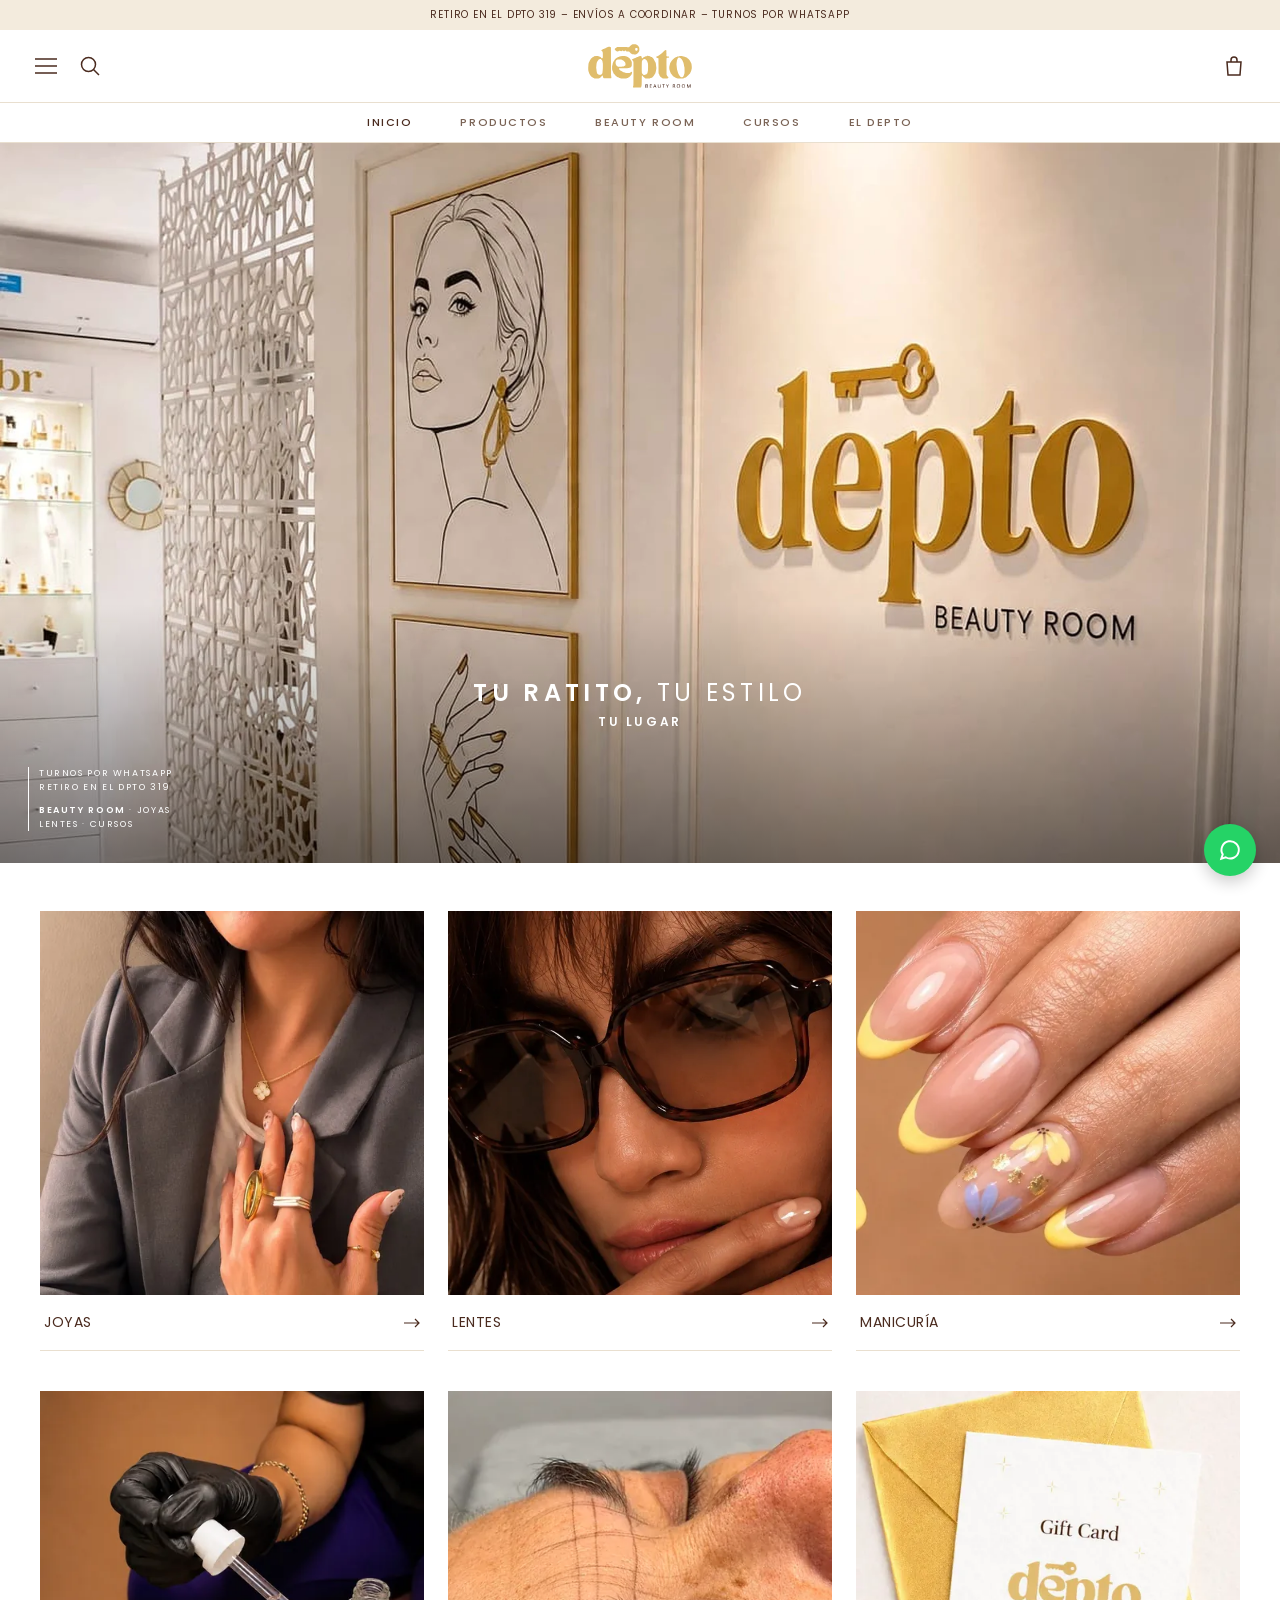
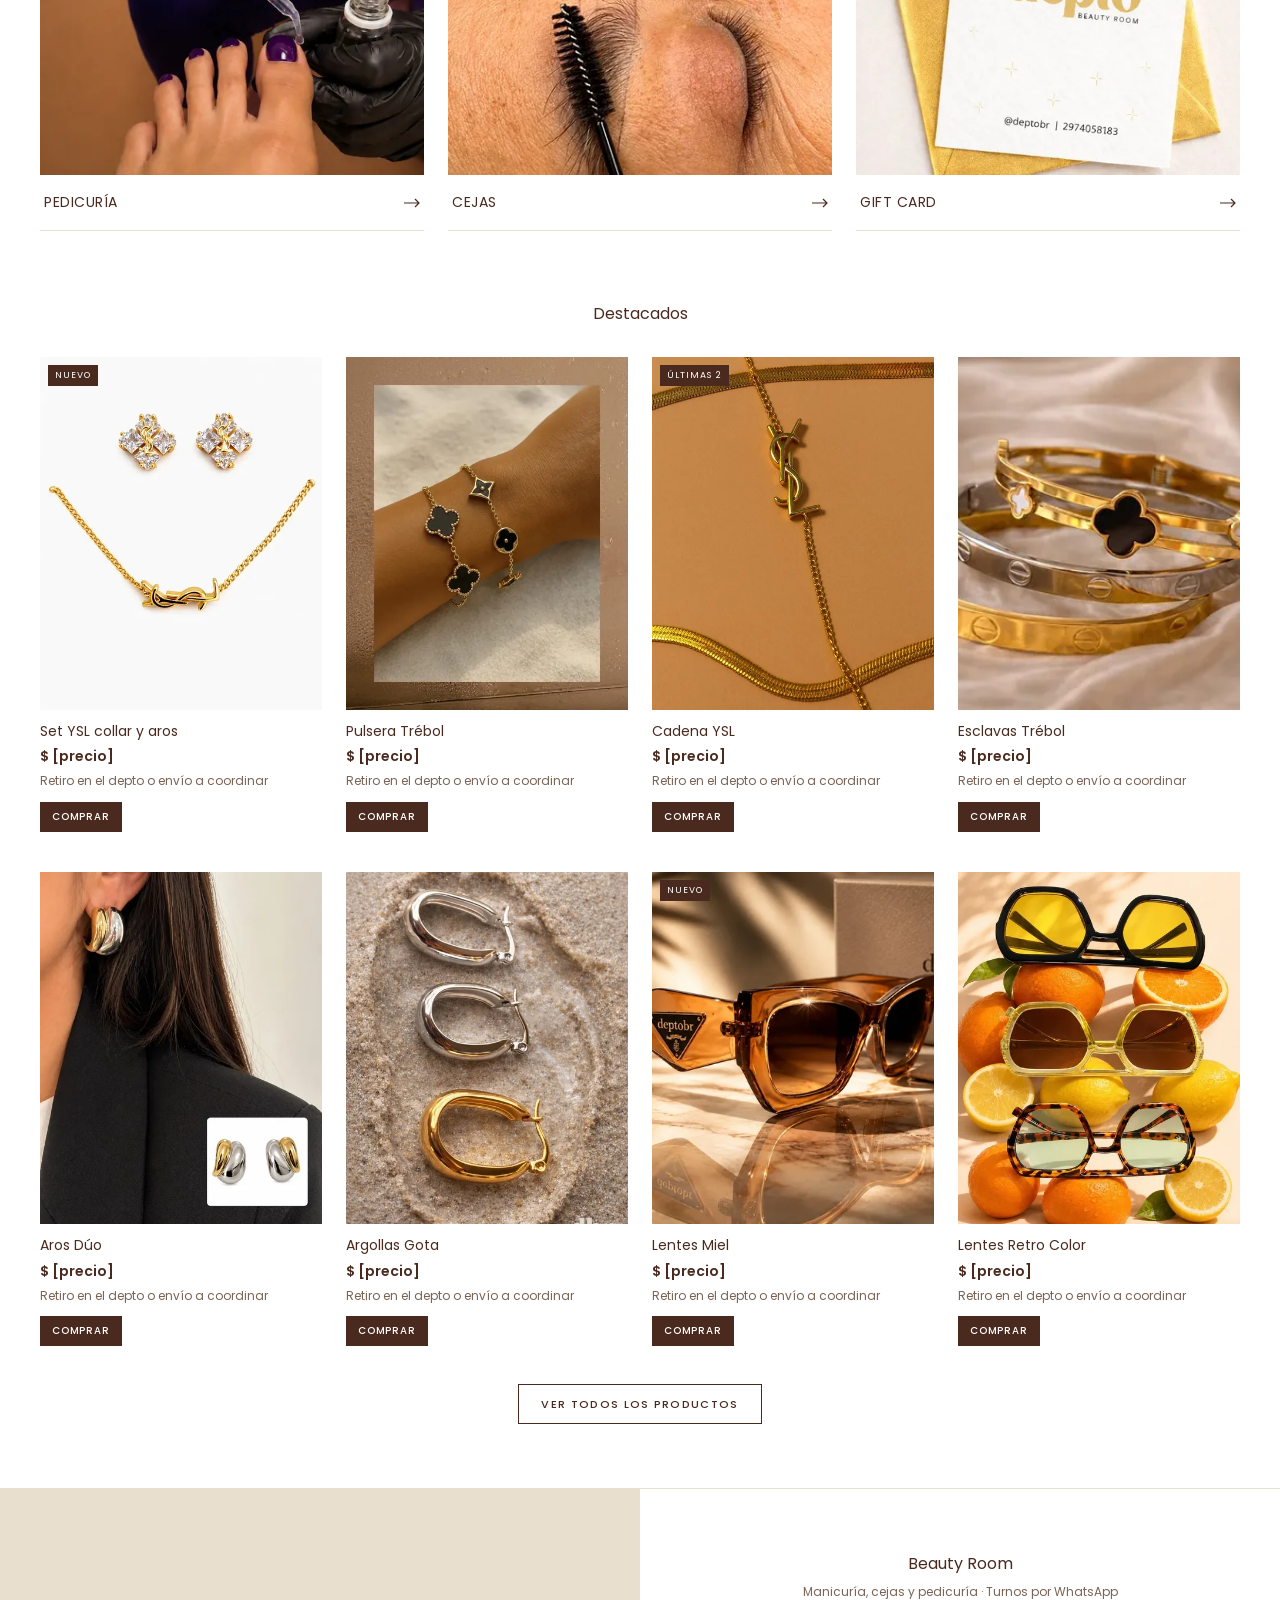
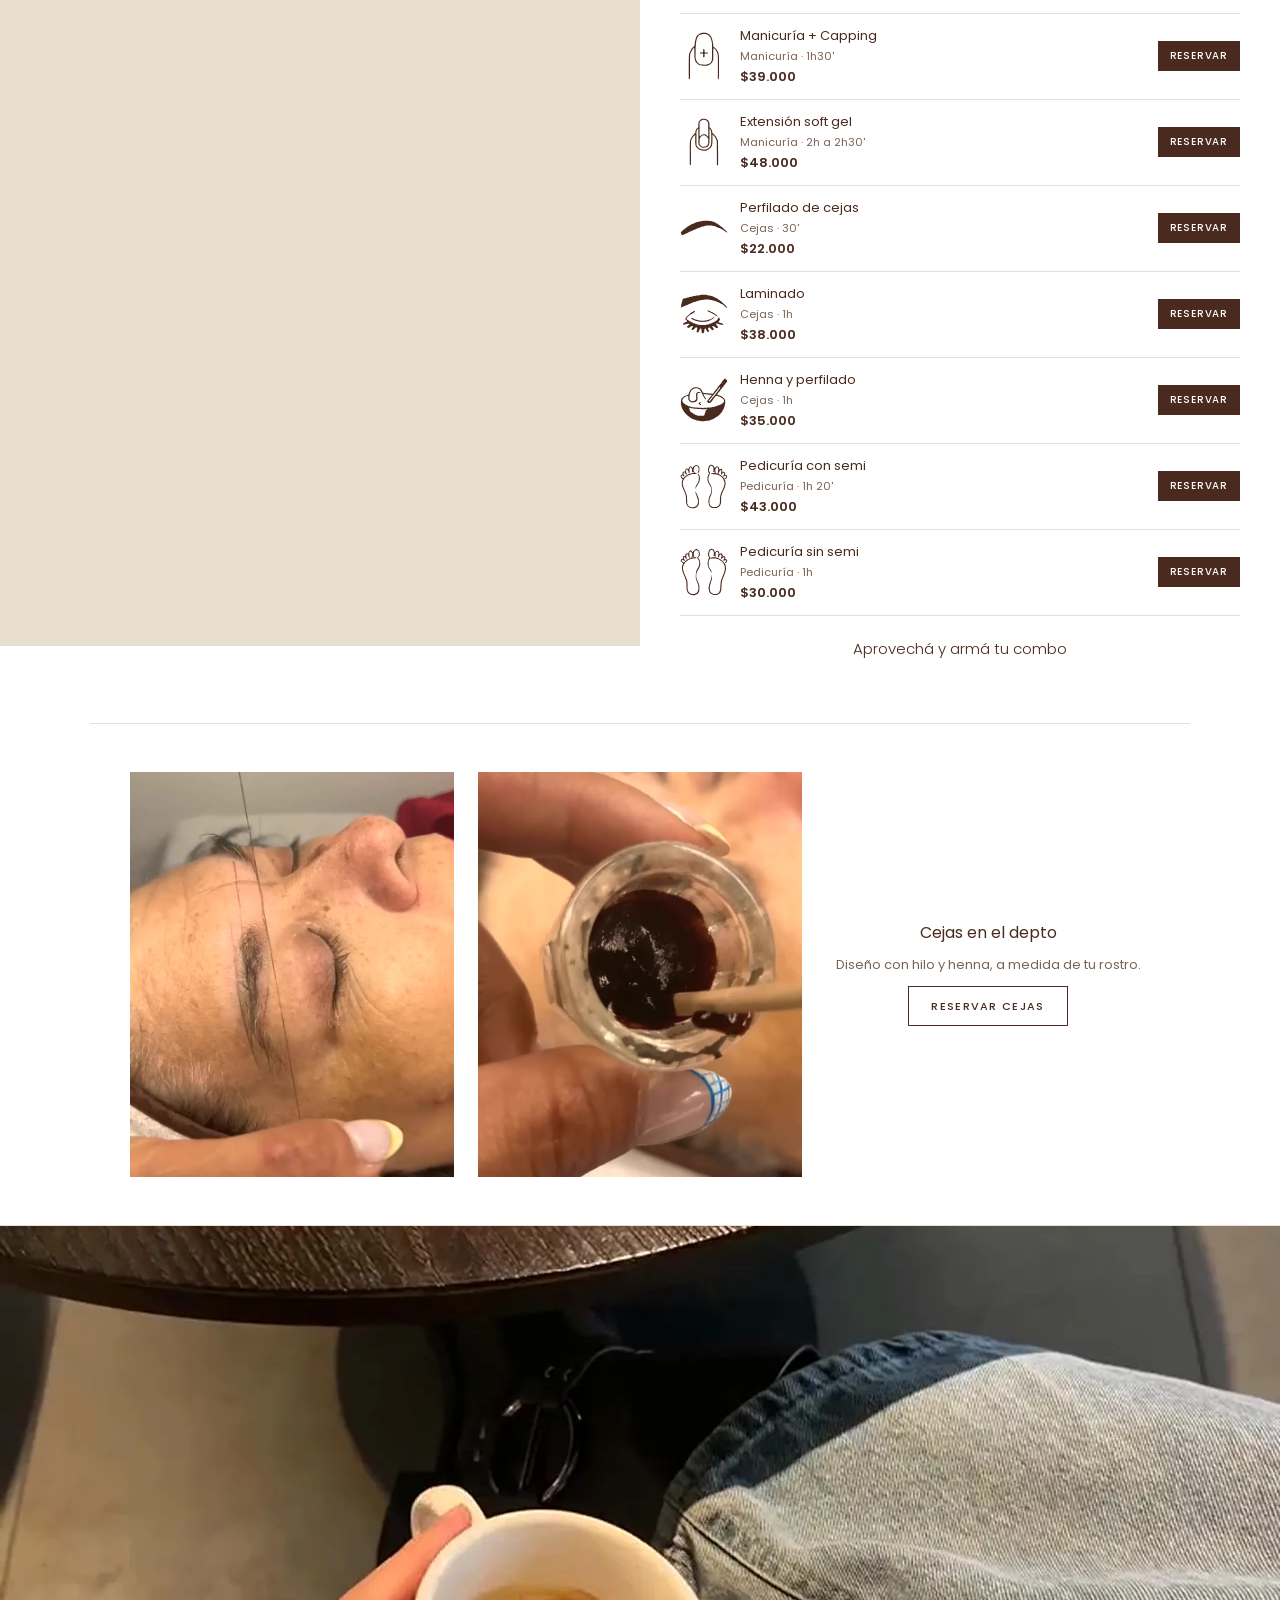
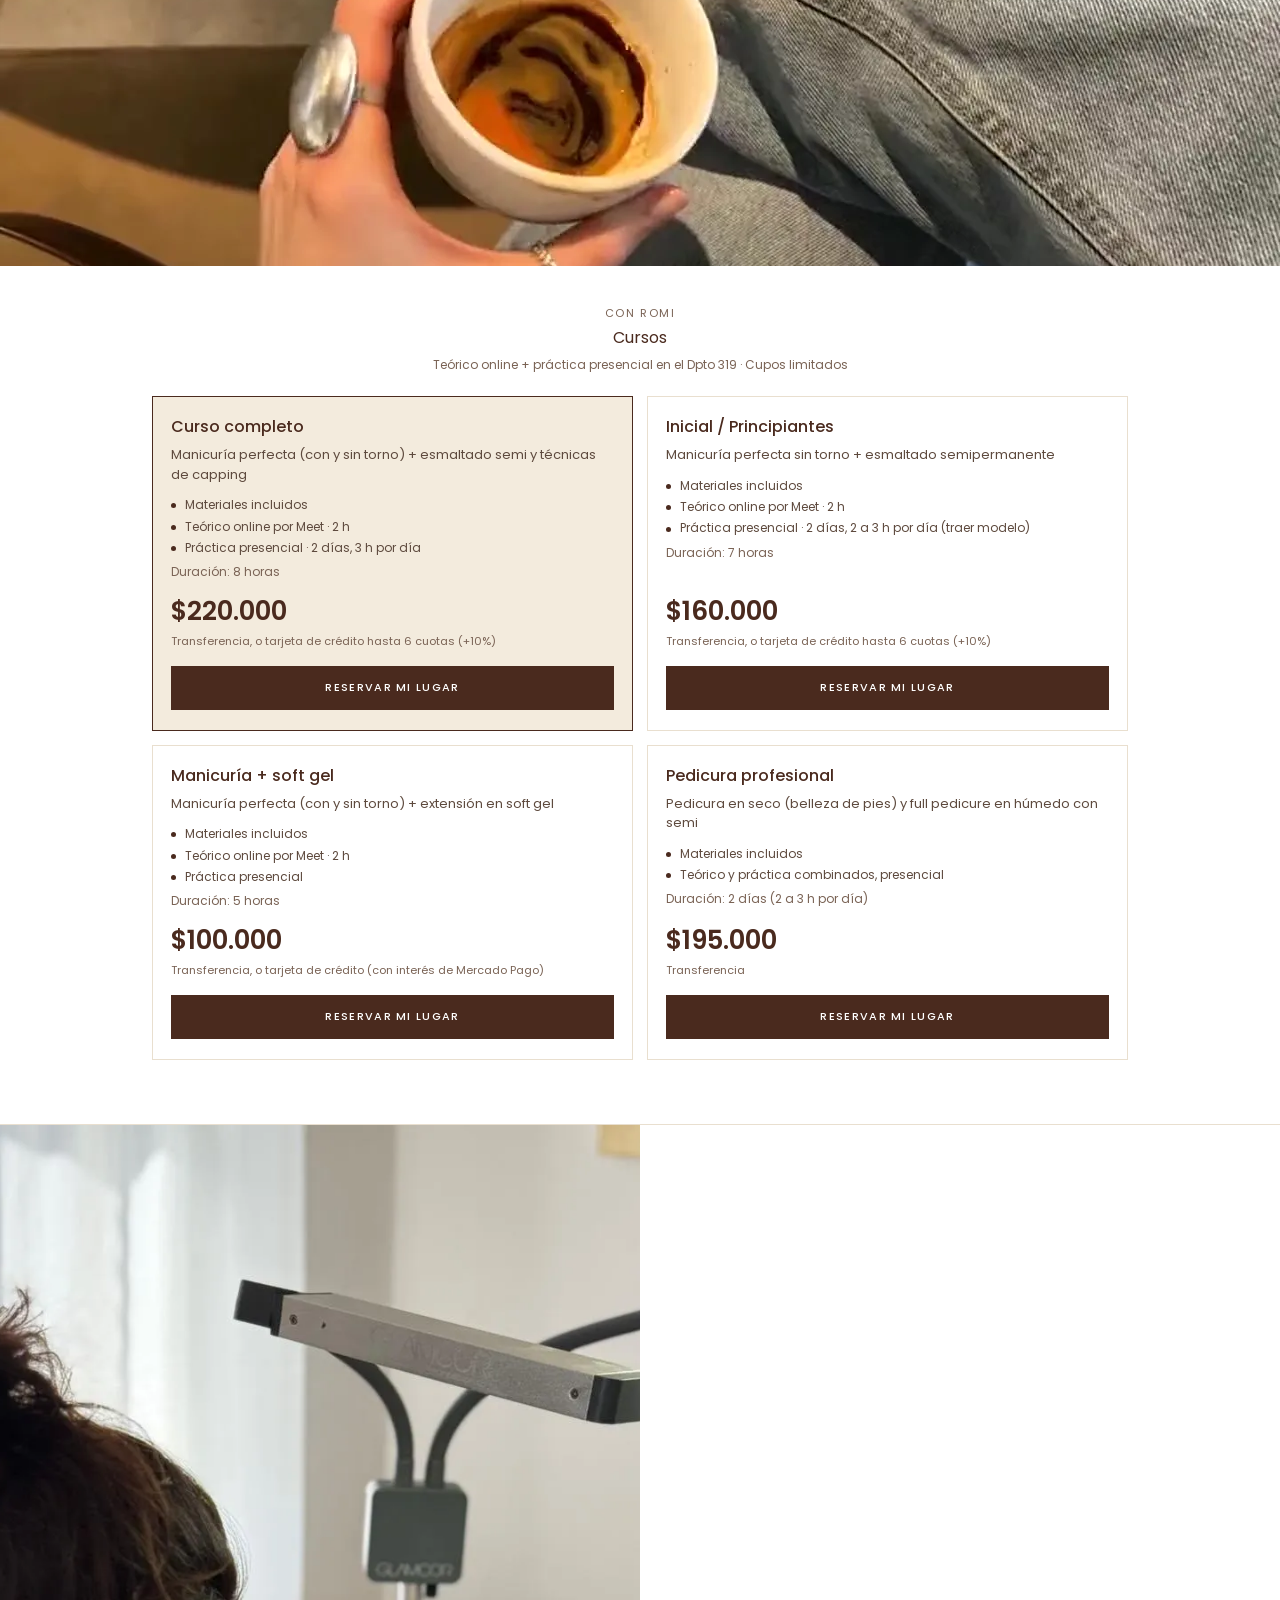
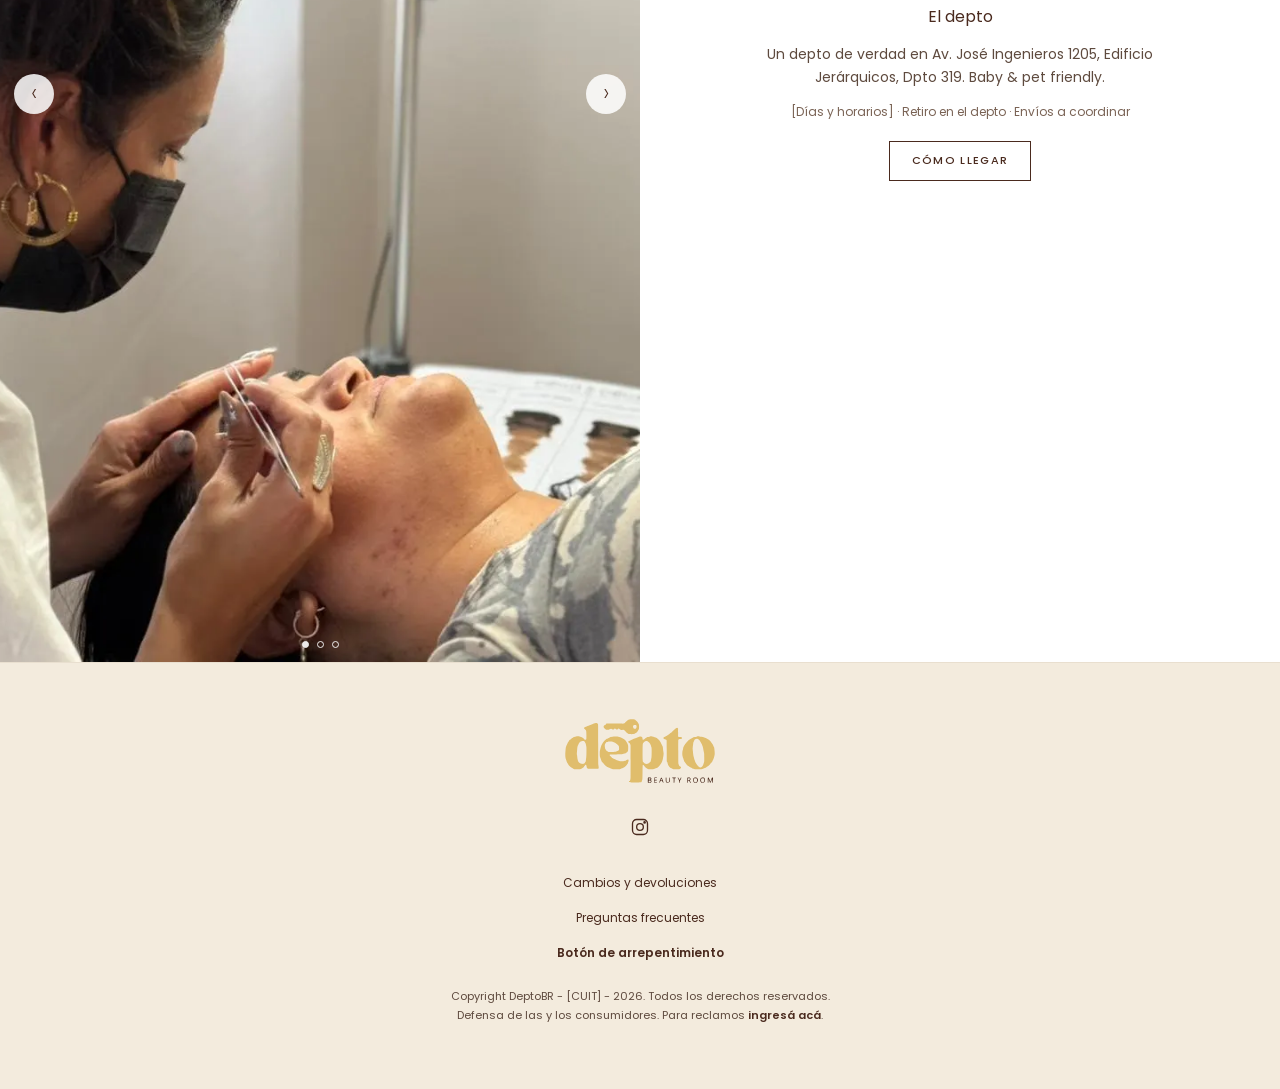
==== commit 2040b580: "Barra de secciones fija bajo el header con scroll suave y sección activa Co-Authored-By: Claude Opus" ====
--- a/index.html
+++ b/index.html
@@ -70,6 +70,13 @@
         <span class="contador" id="carrito-contador" hidden>0</span>
       </button>
     </header>
+    <nav class="secciones" id="secciones" aria-label="Secciones">
+      <a href="#" data-cerrar data-seccion="inicio">INICIO</a>
+      <a href="#tienda" data-cerrar data-seccion="tienda">PRODUCTOS</a>
+      <a href="#beauty" data-cerrar data-seccion="beauty">BEAUTY ROOM</a>
+      <a href="#cursos" data-cerrar data-seccion="cursos">CURSOS</a>
+      <a href="#depto" data-cerrar data-seccion="depto">EL DEPTO</a>
+    </nav>
   </div>
 
   <main id="inicio">
--- a/css/styles.css
+++ b/css/styles.css
@@ -14,7 +14,7 @@
   --gris-osc: #5E4A3E;     /* párrafos */
   --wa: #25D366;
   --fuente: 'Poppins', system-ui, -apple-system, 'Segoe UI', sans-serif;
-  --alto-arriba: 88px;     /* barra de aviso 30 + header 57 + línea */
+  --alto-arriba: 125px;    /* barra de aviso 30 + header 57 + secciones 37 + línea */
   --gutter: 16px;
 }
 
@@ -109,6 +109,24 @@
   display: flex; align-items: center; justify-content: center;
 }
 .contador[hidden] { display: none; }
+
+/* Barra de secciones: fila de texto bajo el header, desliza en celular */
+.secciones {
+  height: 37px; border-top: 1px solid var(--linea);
+  display: flex; align-items: stretch; gap: 26px; padding: 0 var(--gutter);
+  overflow-x: auto; overscroll-behavior-x: contain; scrollbar-width: none;
+  -webkit-overflow-scrolling: touch;
+}
+.secciones::-webkit-scrollbar { display: none; }
+.secciones a {
+  flex-shrink: 0; display: flex; align-items: center;
+  font-size: 11px; font-weight: 500; letter-spacing: 0.14em; white-space: nowrap;
+  text-decoration: none; color: var(--gris);
+  border-bottom: 1px solid transparent; margin-bottom: -1px;
+}
+.secciones a[aria-current="true"] { color: var(--choco); border-bottom-color: var(--choco); }
+@media (hover: hover) { .secciones a:hover { color: var(--choco); } }
+@media (min-width: 431px) { .secciones { justify-content: center; } }
 
 /* =========================================================
    Hero
@@ -544,7 +562,8 @@
    Escritorio (≥ 1024 px): misma estética
    ========================================================= */
 @media (min-width: 1024px) {
-  :root { --alto-arriba: 103px; --gutter: 40px; }
+  :root { --alto-arriba: 143px; --gutter: 40px; }
+  .secciones { height: 40px; justify-content: center; gap: 48px; }
   .header { height: 72px; padding: 0 24px; }
   .header__logo img { height: 44px; }
 
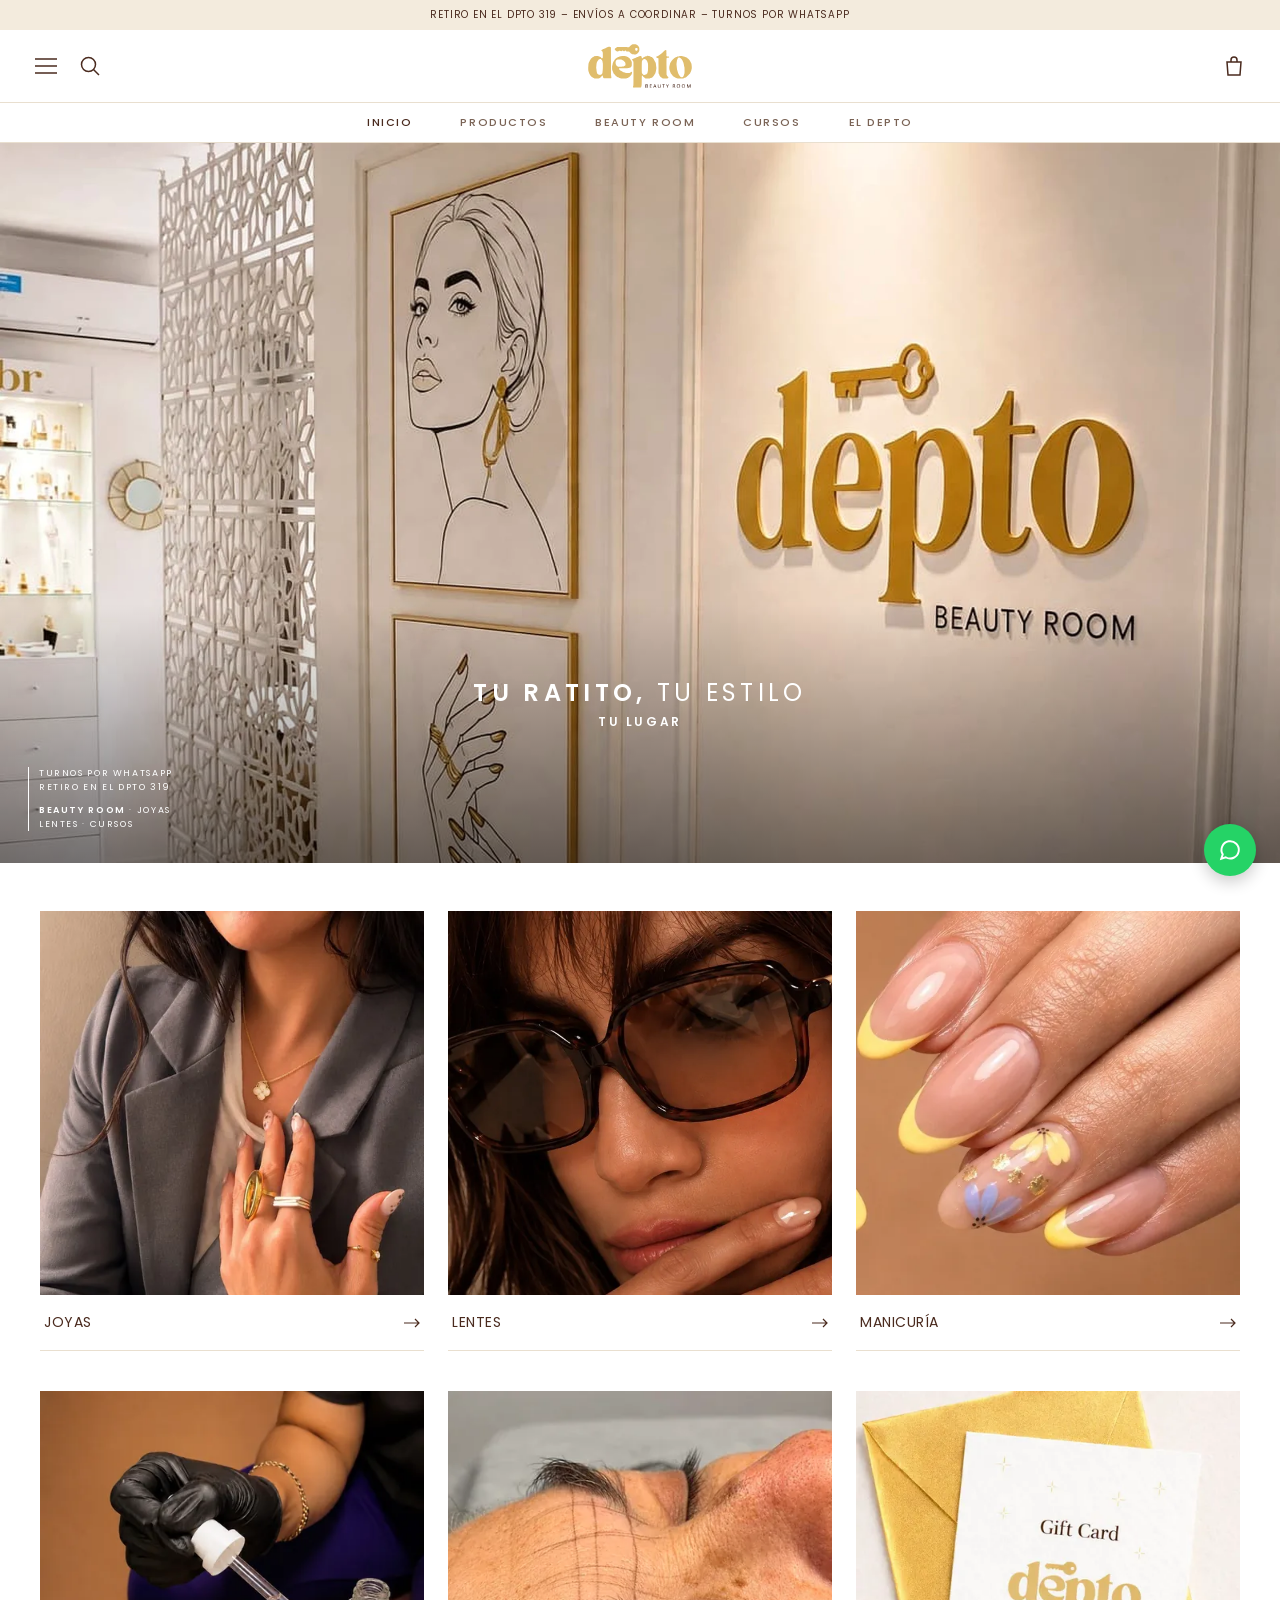
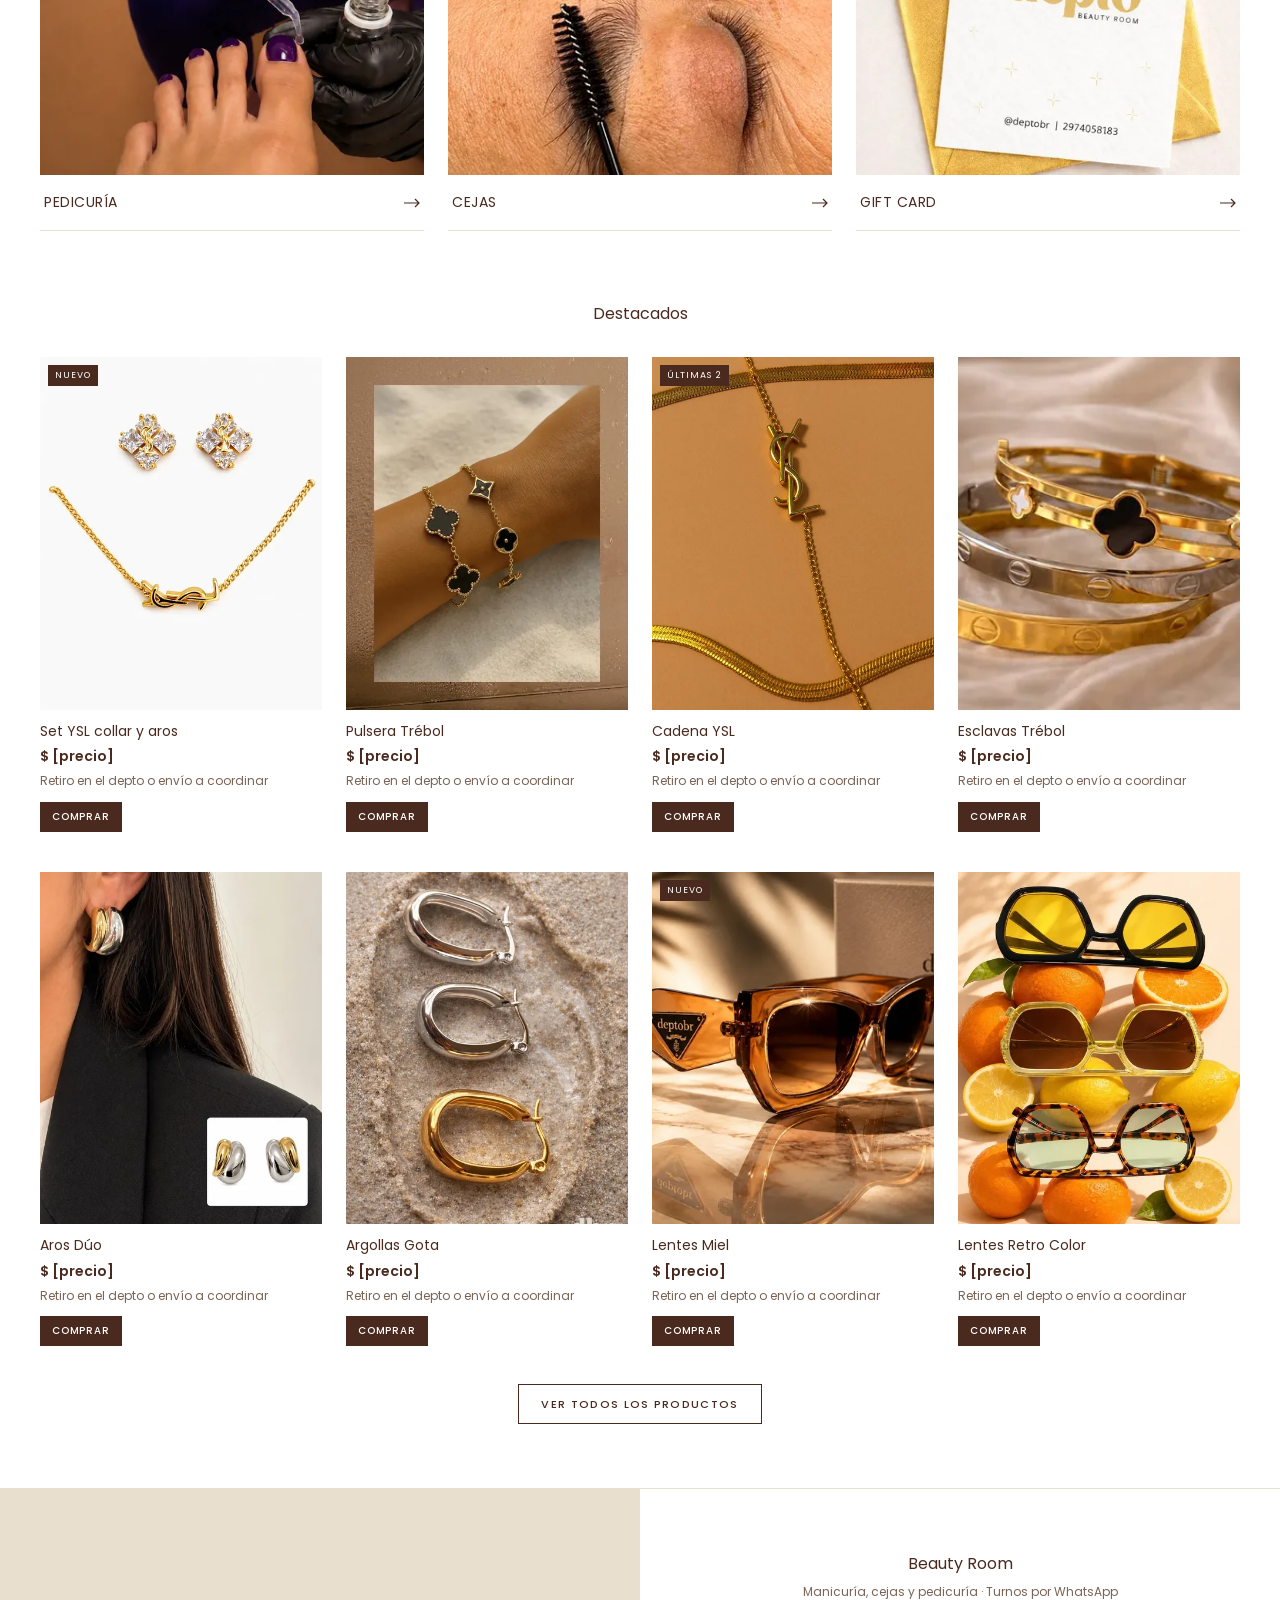
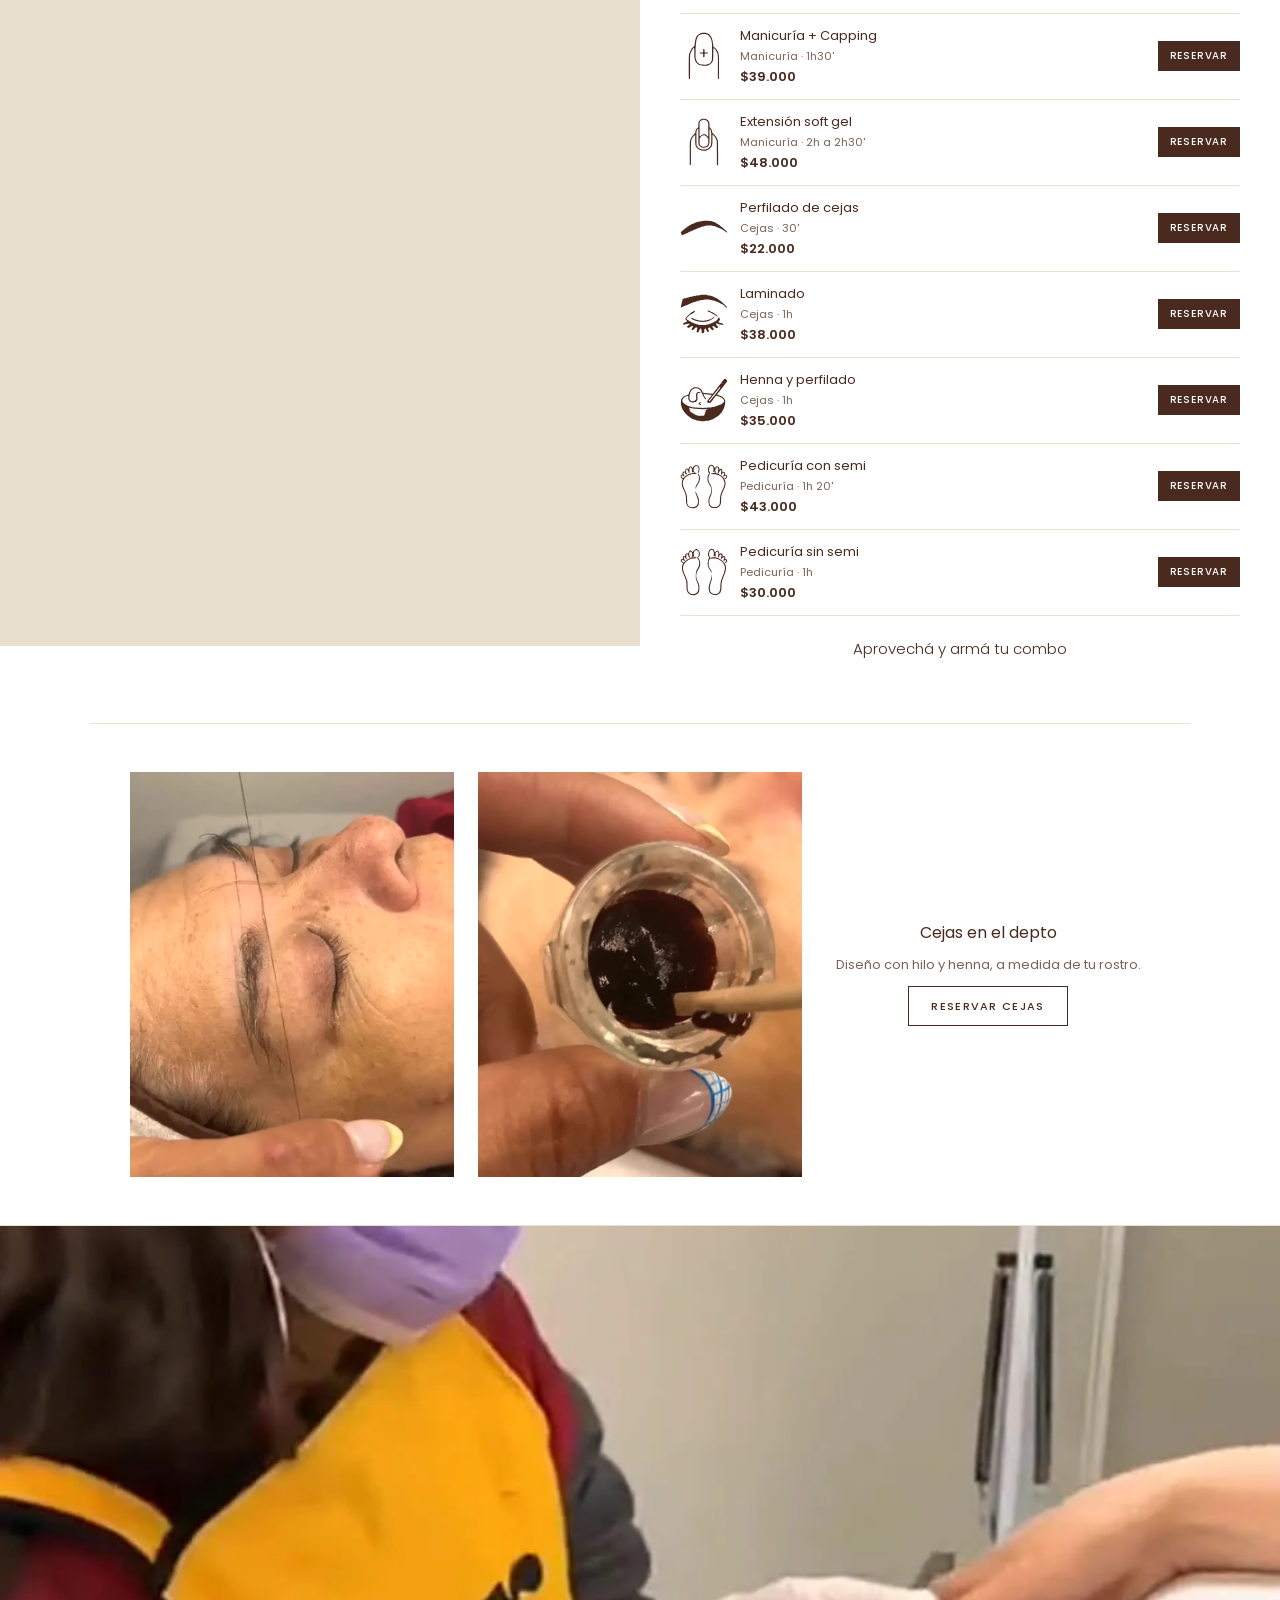
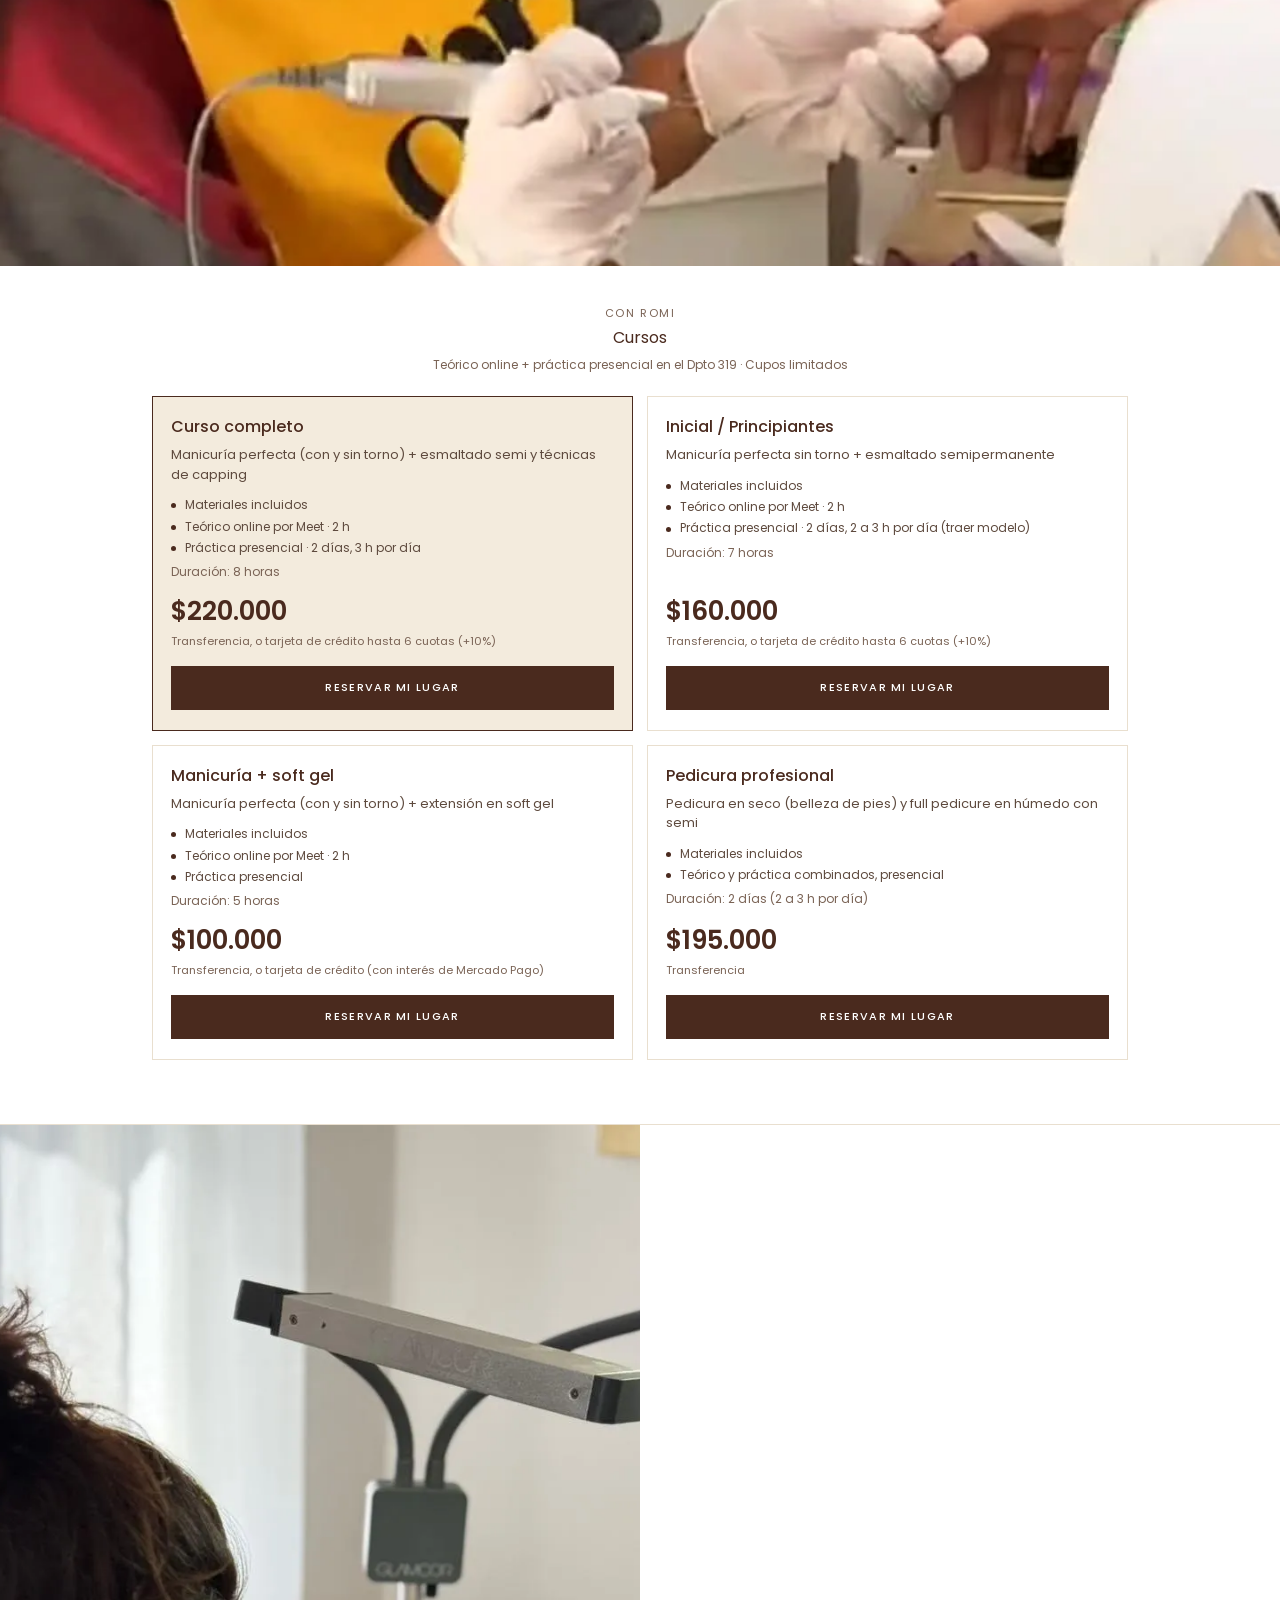
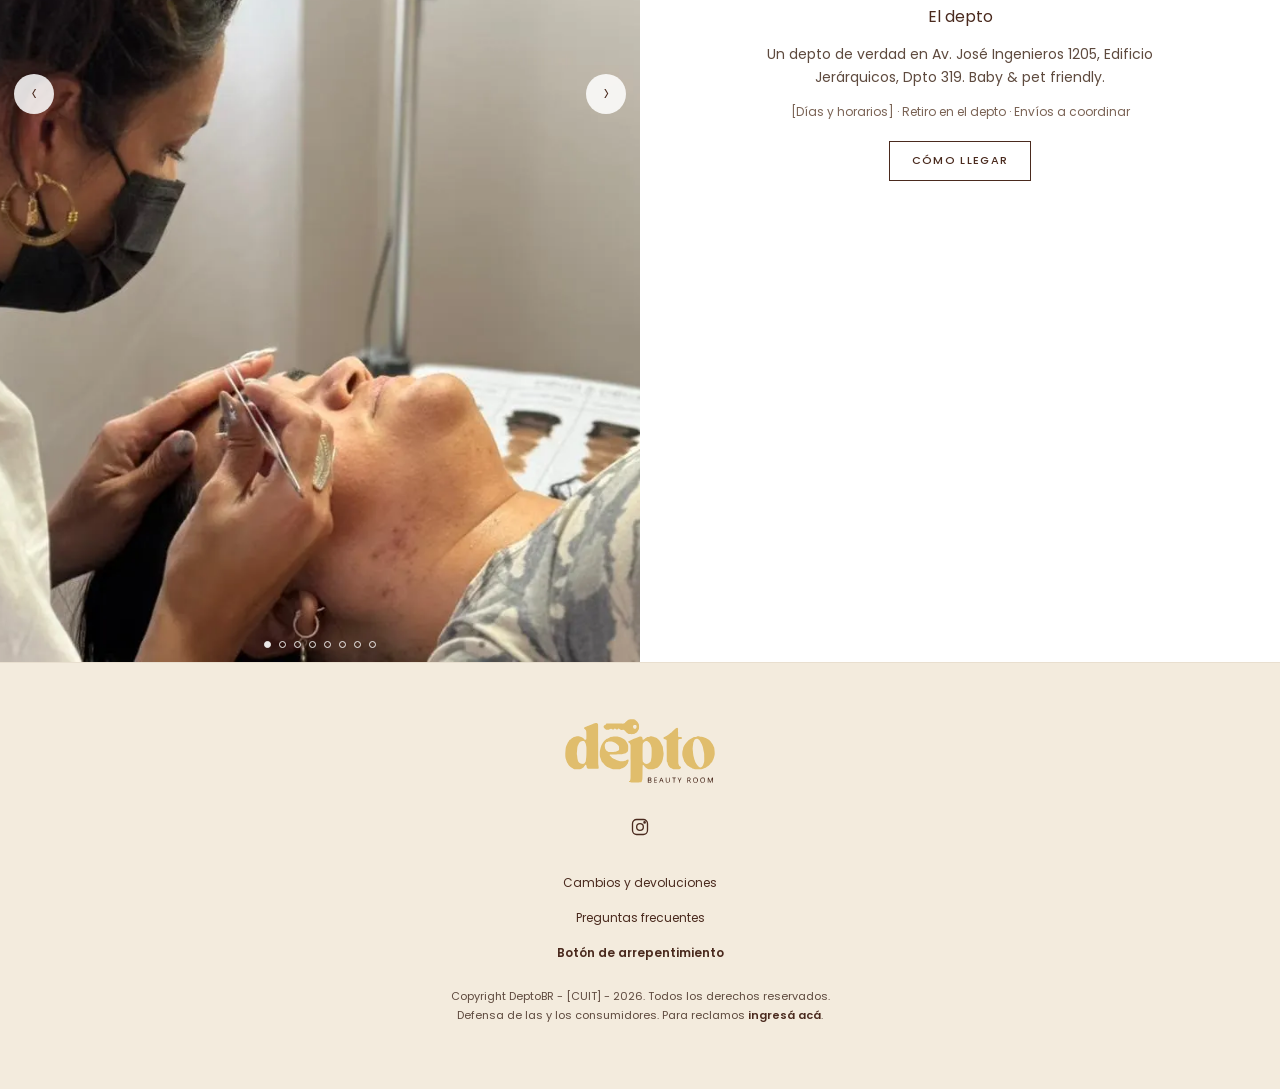
==== commit 2917f519: "Cinco fotos nuevas en el carrusel de El depto y video de Cursos con el torno Co-Authored-By: Claude " ====
--- a/index.html
+++ b/index.html
@@ -142,8 +142,8 @@
     <section class="bloque cursos" id="cursos" aria-labelledby="t-cursos">
       <div class="cursos__media">
         <picture>
-          <source media="(min-width: 768px)" srcset="video/cursos-horizontal-poster.webp" width="1280" height="720">
-          <img class="cursos__video" src="video/cursos-vertical-poster.webp" width="720" height="898" loading="lazy" alt="">
+          <source media="(min-width: 768px)" srcset="video/cursos-horizontal-poster.webp" width="960" height="540">
+          <img class="cursos__video" src="video/cursos-vertical-poster.webp" width="720" height="1280" loading="lazy" alt="">
         </picture>
         <video class="cursos__video" muted loop playsinline preload="metadata" data-video data-h="video/cursos-horizontal.mp4" data-v="video/cursos-vertical.mp4" aria-label="Clase de un curso en el depto"></video>
       </div>
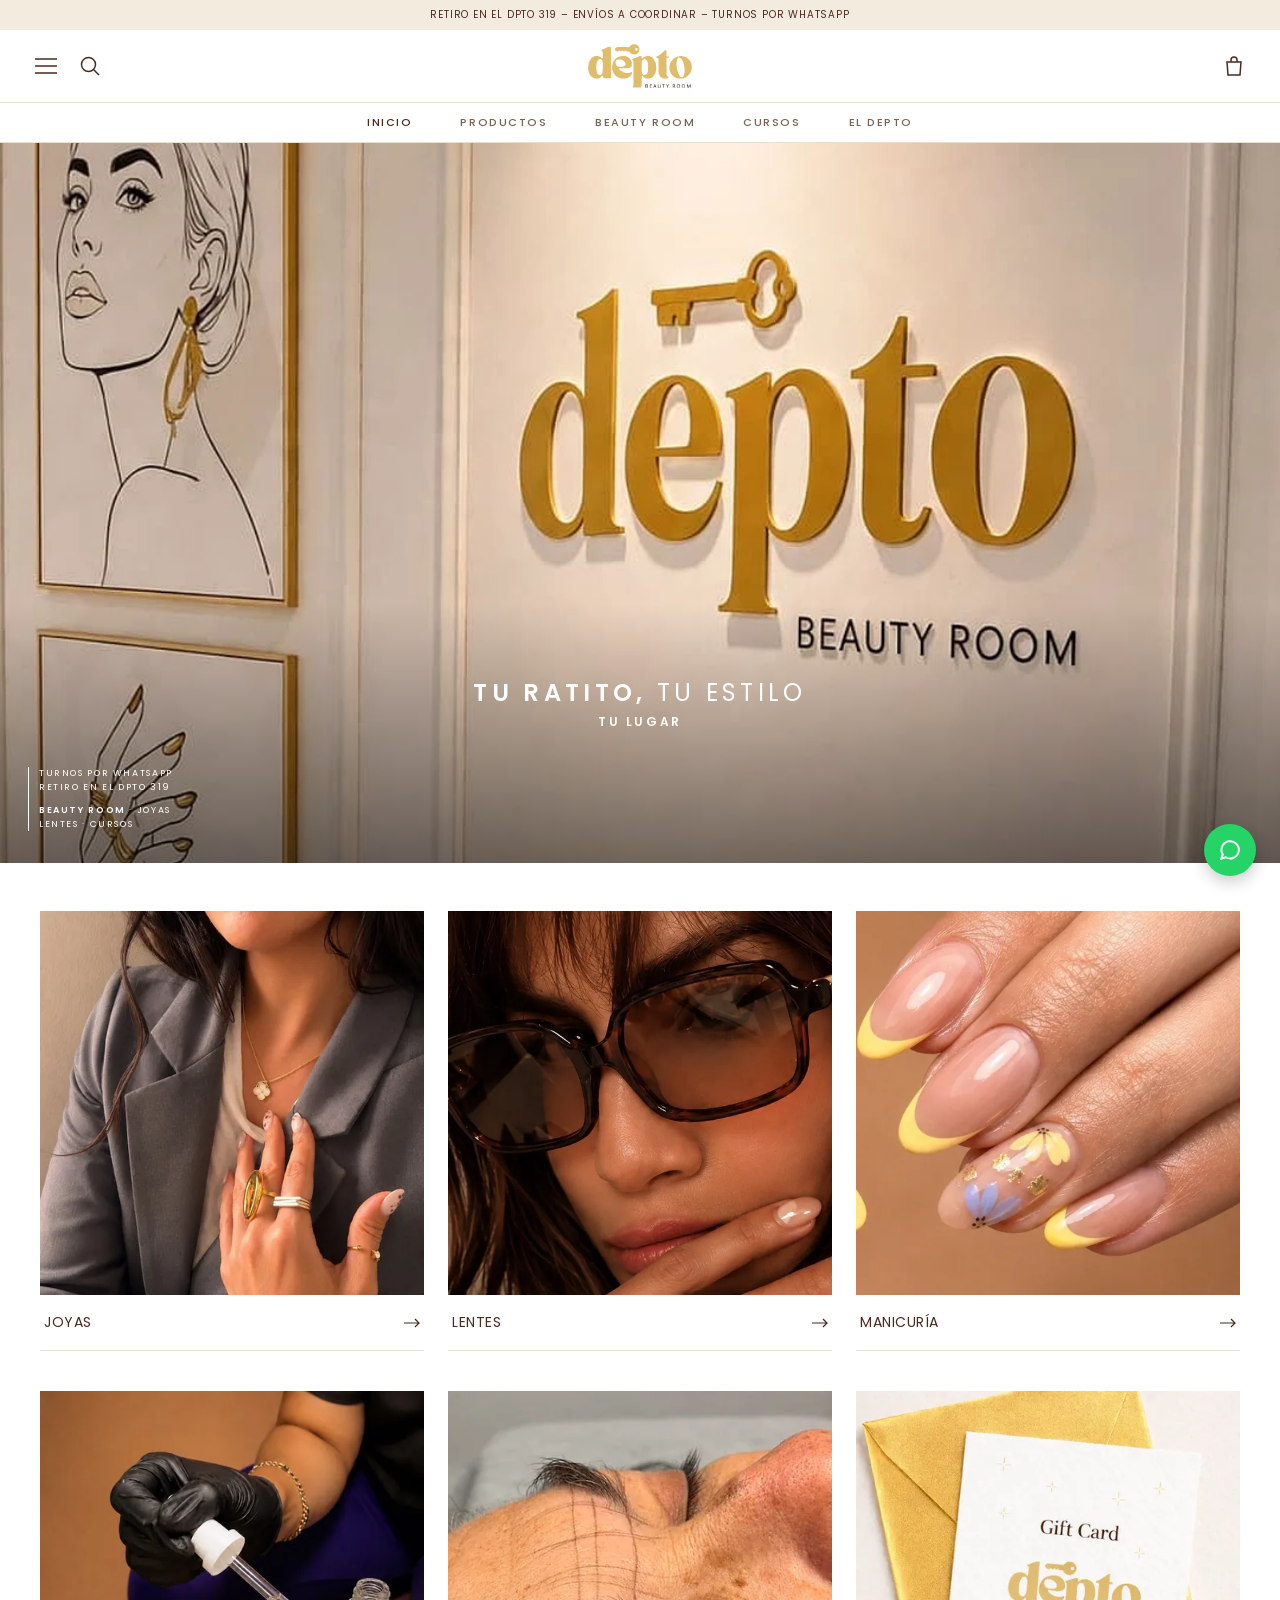
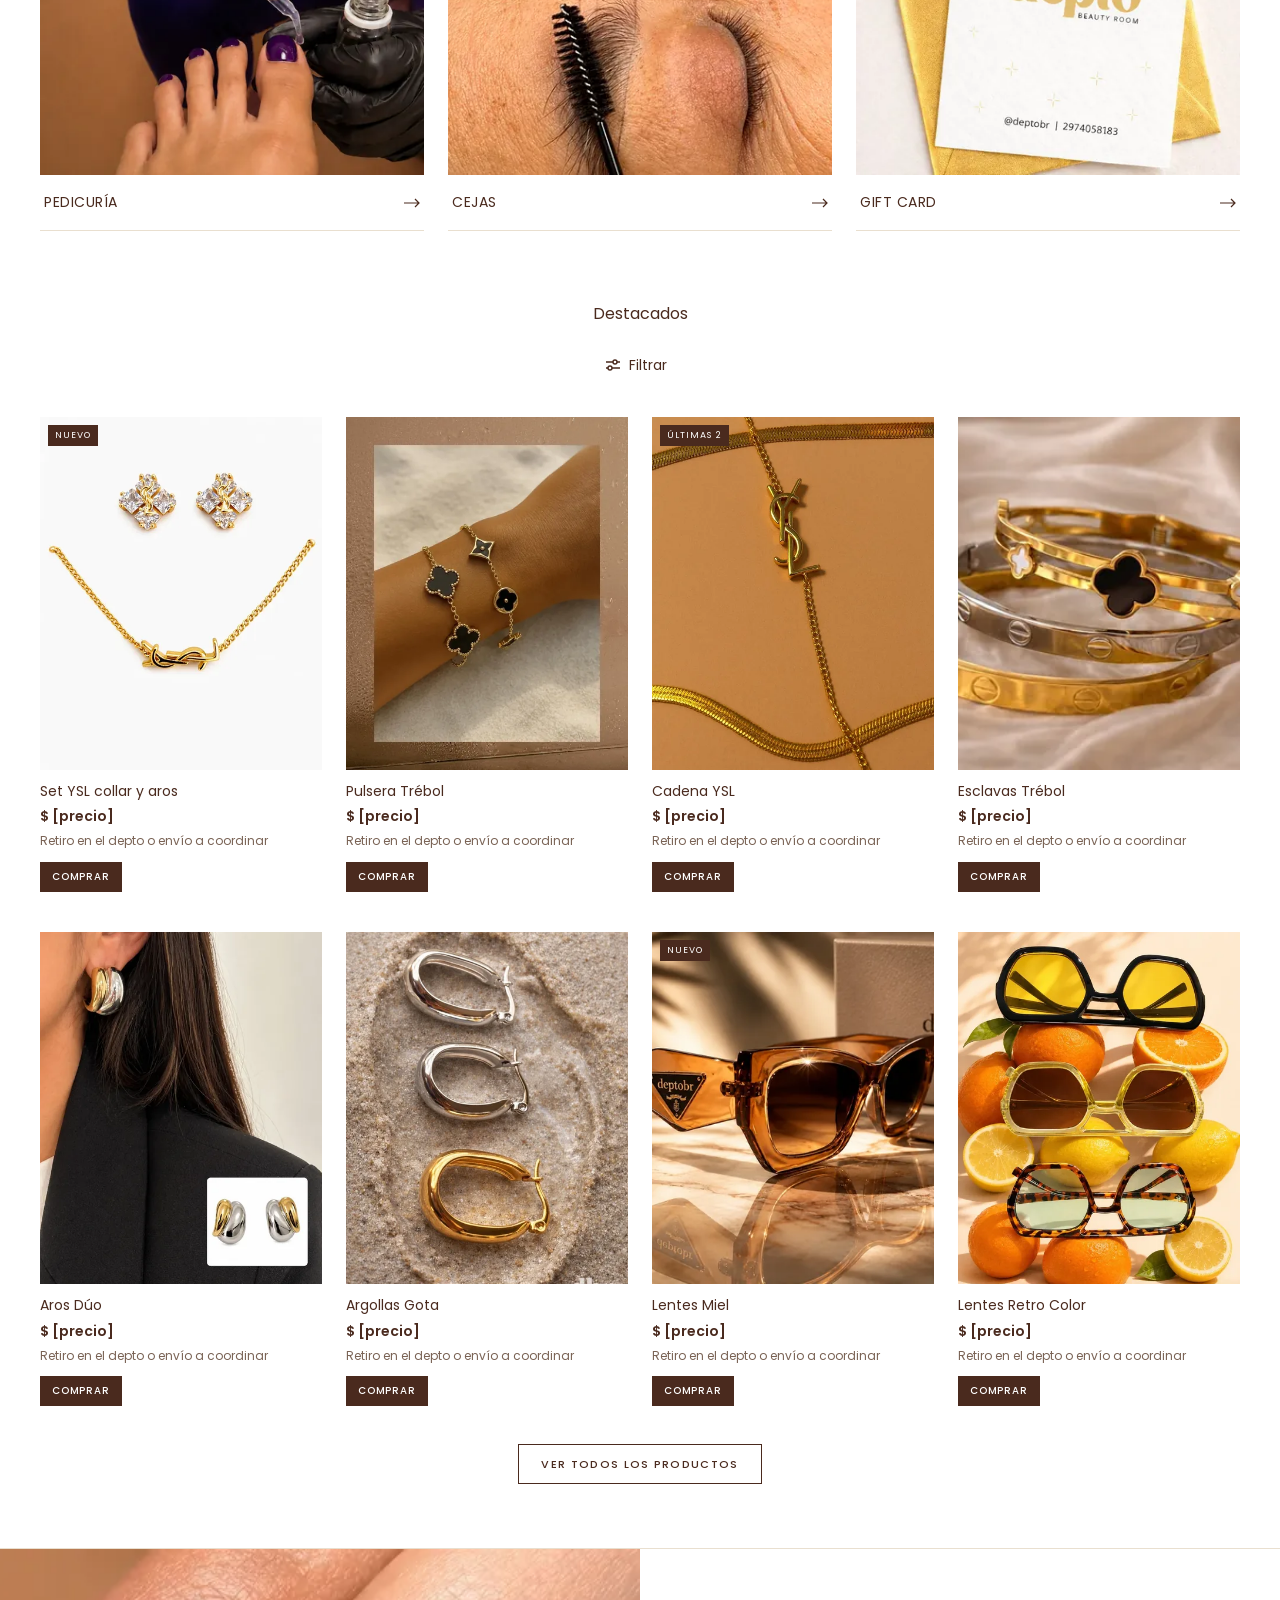
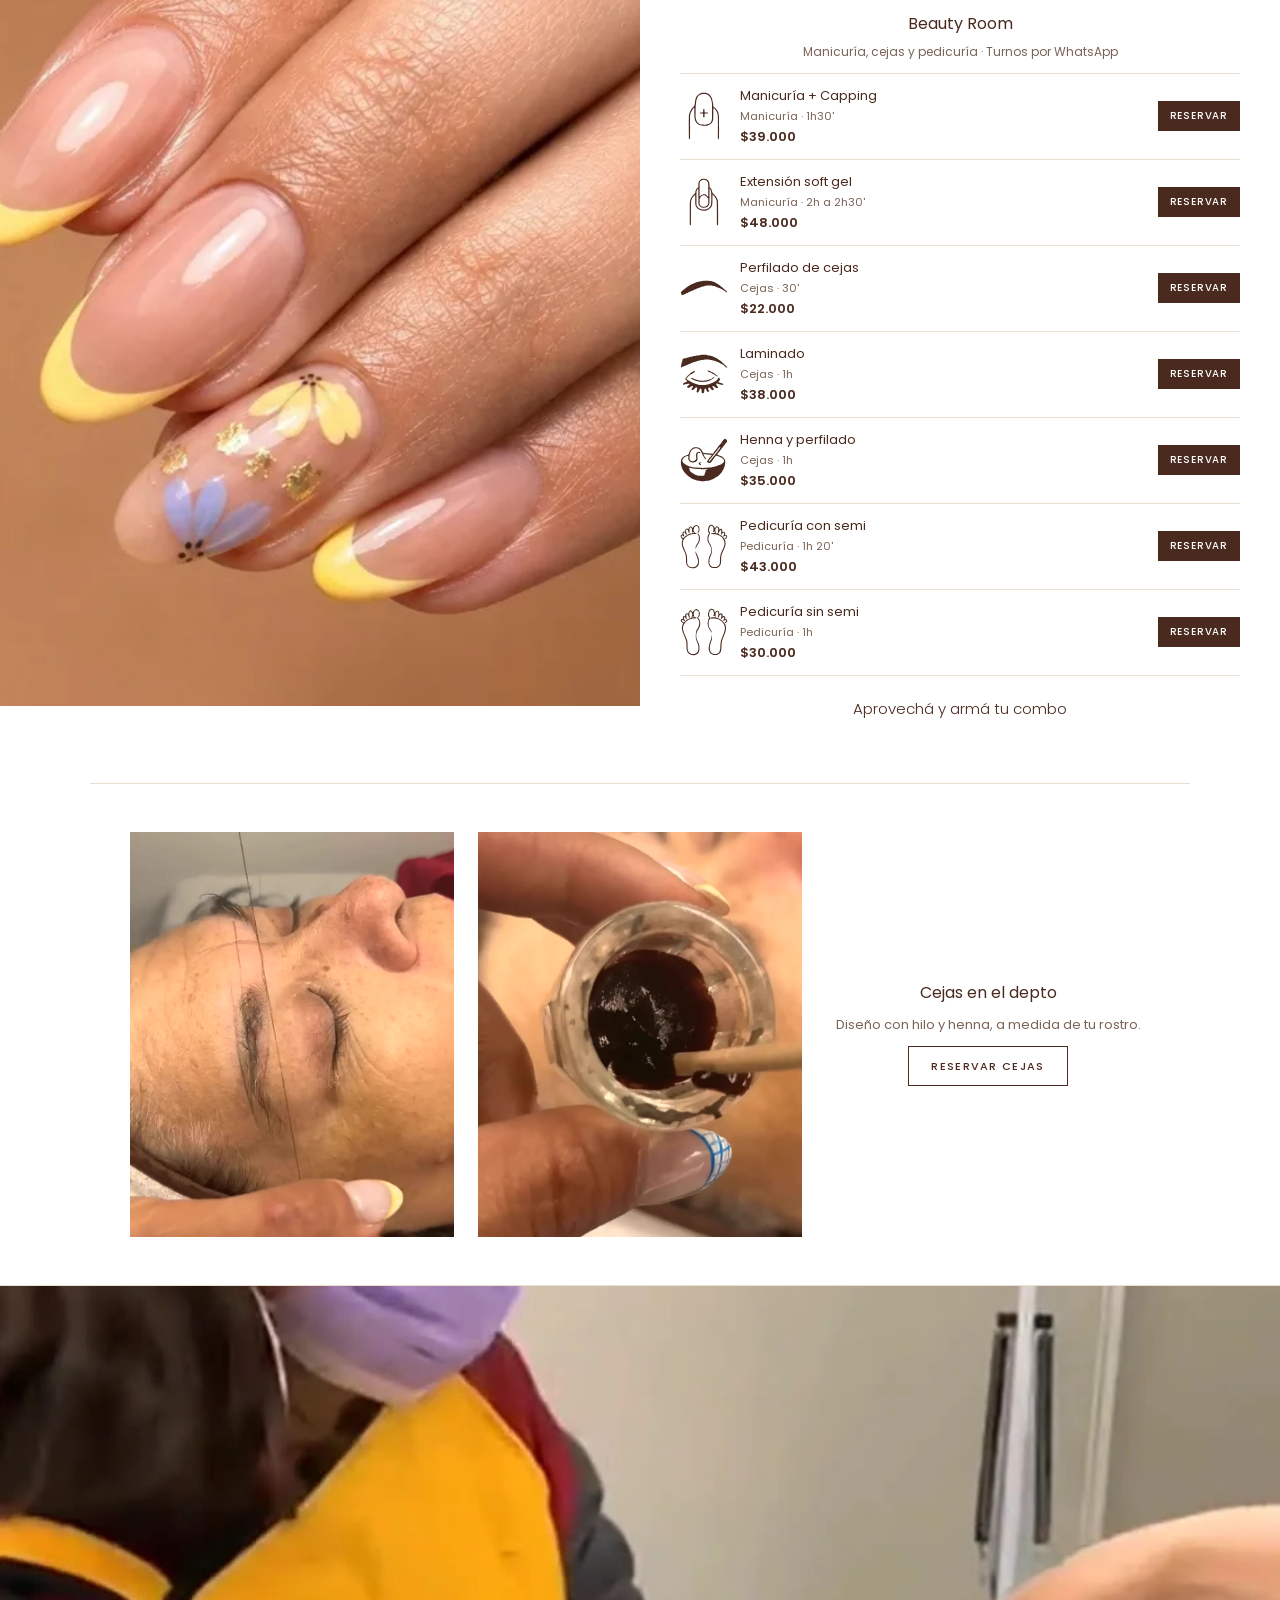
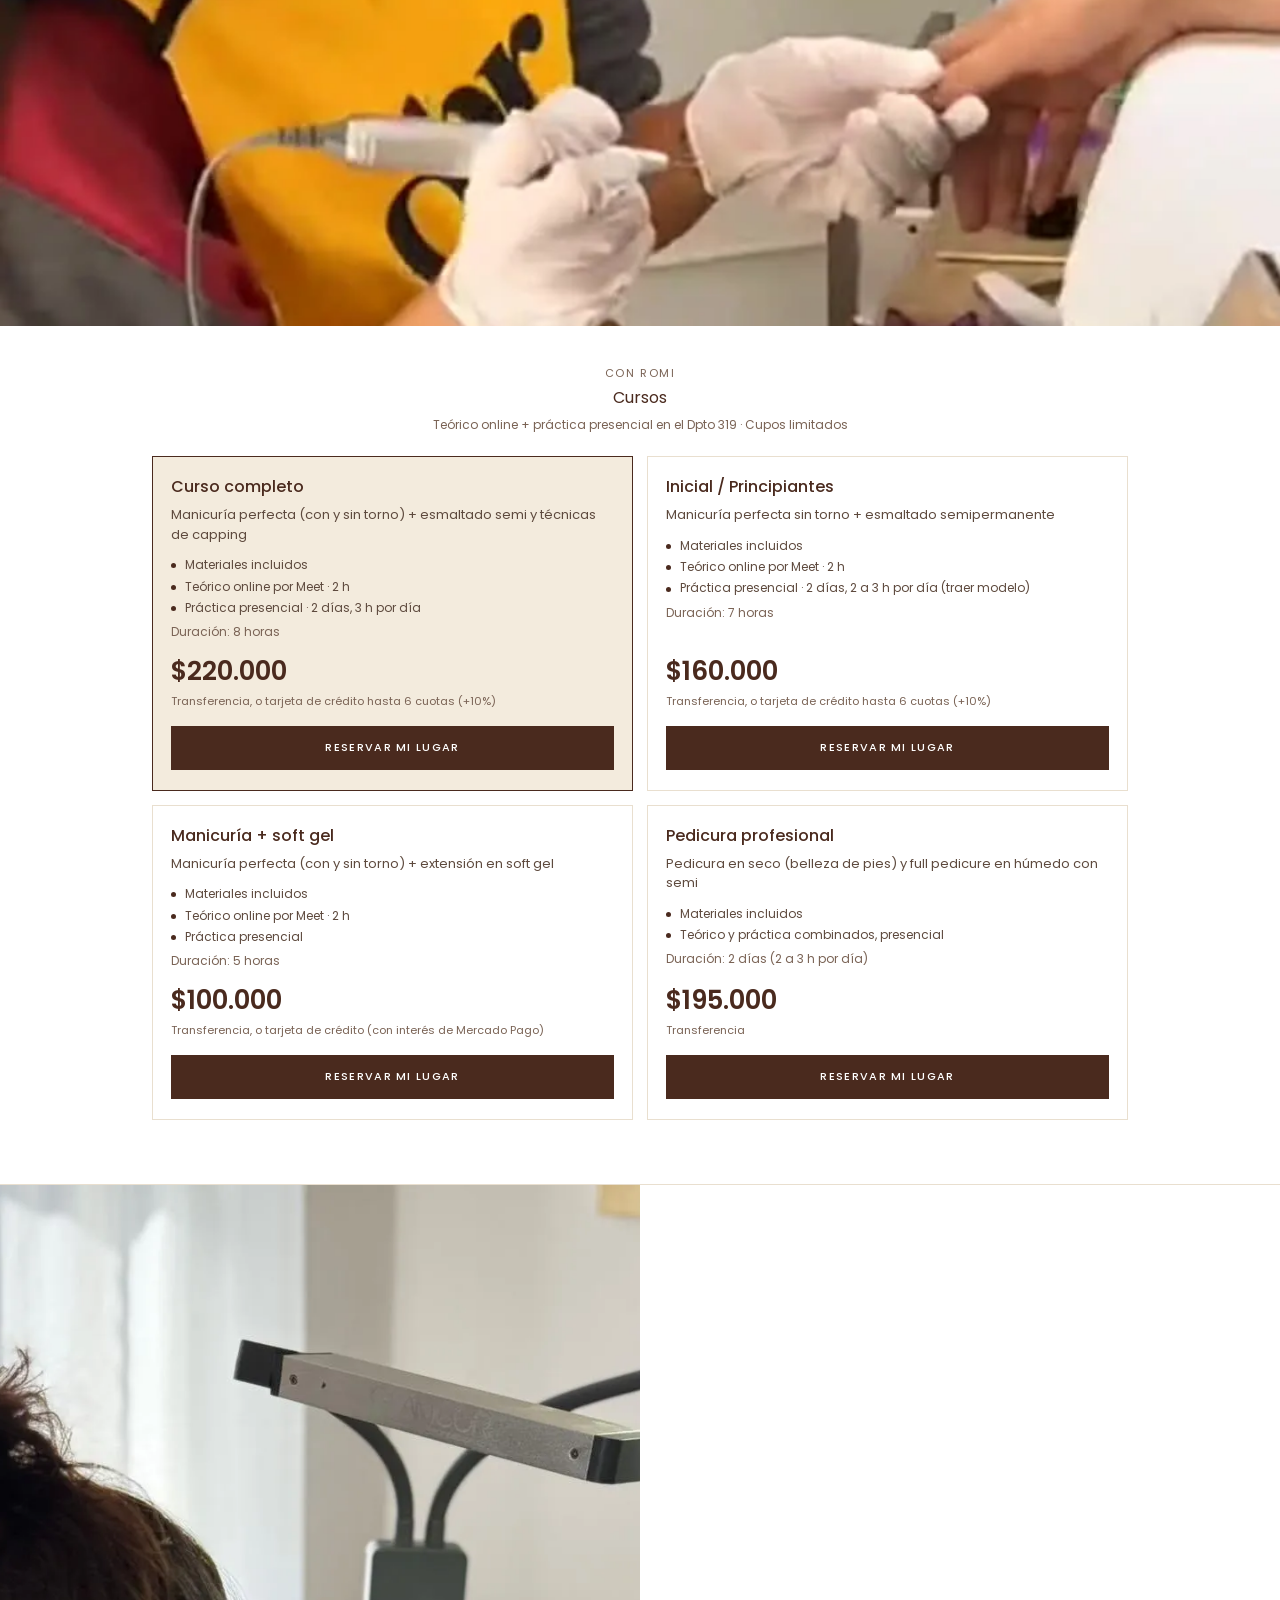
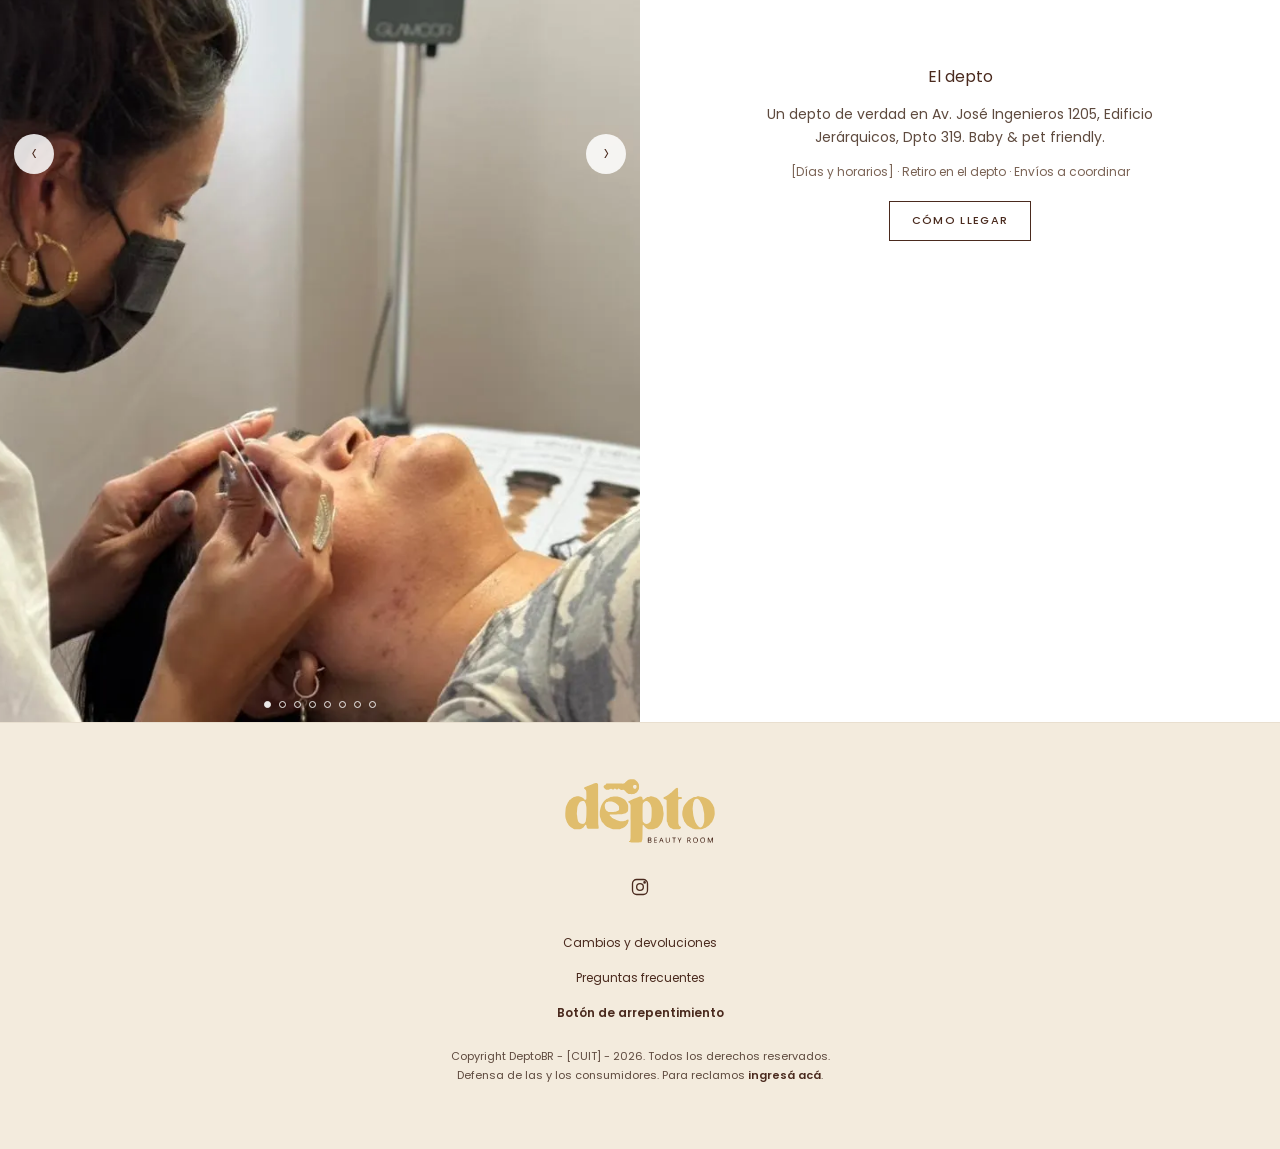
==== commit 093b7623: "Filtrar en Destacados: chips de categoría y subcategoría en la portada Elegir Joyas o Lentes muestra" ====
--- a/index.html
+++ b/index.html
@@ -108,15 +108,16 @@
         <span id="migas-actual" aria-current="page"></span>
       </nav>
       <h2 class="titulo" id="t-tienda">Destacados</h2>
-      <div class="barra-listado" id="barra-listado" hidden>
+      <div class="barra-listado" id="barra-listado">
         <button type="button" class="barra-listado__btn" id="ordenar-btn" data-panel="orden" aria-expanded="false" aria-controls="panel-orden">
           <svg width="16" height="14" viewBox="0 0 16 14" aria-hidden="true" fill="none" stroke="currentColor" stroke-width="1.4"><path d="M4 1v12M1 10l3 3 3-3M12 13V1M9 4l3-3 3 3"/></svg>Ordenar
         </button>
-        <button type="button" class="barra-listado__btn" id="filtrar-btn" data-panel="filtro" aria-expanded="false" aria-controls="chips">
+        <button type="button" class="barra-listado__btn" id="filtrar-btn" data-panel="filtro" aria-expanded="false" aria-controls="chips-cat chips">
           <svg width="16" height="14" viewBox="0 0 16 14" aria-hidden="true" fill="none" stroke="currentColor" stroke-width="1.4"><path d="M1 4h14M1 10h14"/><circle cx="10" cy="4" r="2" fill="#fff"/><circle cx="5" cy="10" r="2" fill="#fff"/></svg>Filtrar<span id="filtrar-n"></span>
         </button>
       </div>
       <div class="chips" id="panel-orden" role="group" aria-label="Ordenar productos" hidden></div>
+      <div class="chips" id="chips-cat" role="group" aria-label="Filtrar por categoría" hidden></div>
       <div class="chips" id="chips" role="group" aria-label="Filtrar por tipo" hidden></div>
       <div class="grilla" id="grilla" role="list"></div>
       <button class="btn btn--sec tienda__todos" type="button" id="ver-todos" data-filtro="todos">VER TODOS LOS PRODUCTOS</button>
--- a/css/styles.css
+++ b/css/styles.css
@@ -218,6 +218,8 @@
 .barra-listado__btn[hidden] { display: none; }
 .barra-listado__btn[aria-expanded="true"] { text-decoration: underline; text-underline-offset: 4px; }
 .tienda--listado .chips { margin-top: -10px; }
+.tienda:not(.tienda--listado) .barra-listado { justify-content: center; margin-top: -12px; }
+.chips + .chips { margin-top: -10px; }
 @media (min-width: 768px) { .tienda--listado .chips { justify-content: flex-start; } }
 .tienda--listado .grilla { gap: 28px 12px; }
 .min { min-width: 0; }
@@ -410,6 +412,8 @@
 .hoja__cat { font-size: 12px; font-weight: 600; color: var(--choco); letter-spacing: 0.14em; }
 .hoja__nombre { font-weight: 300; font-size: 24px; line-height: 1.1; }
 .hoja__precio { font-size: 22px; font-weight: 600; }
+.hoja__materiales { display: flex; flex-wrap: wrap; gap: 8px; }
+.hoja__material { font-size: 12px; letter-spacing: 0.06em; color: var(--gris-osc); }
 .hoja__desc { font-size: 15px; line-height: 1.6; color: var(--gris-osc); }
 .hoja__nota { font-size: 13px; color: var(--gris); }
 .hoja__dur { font-size: 15px; color: var(--gris); }
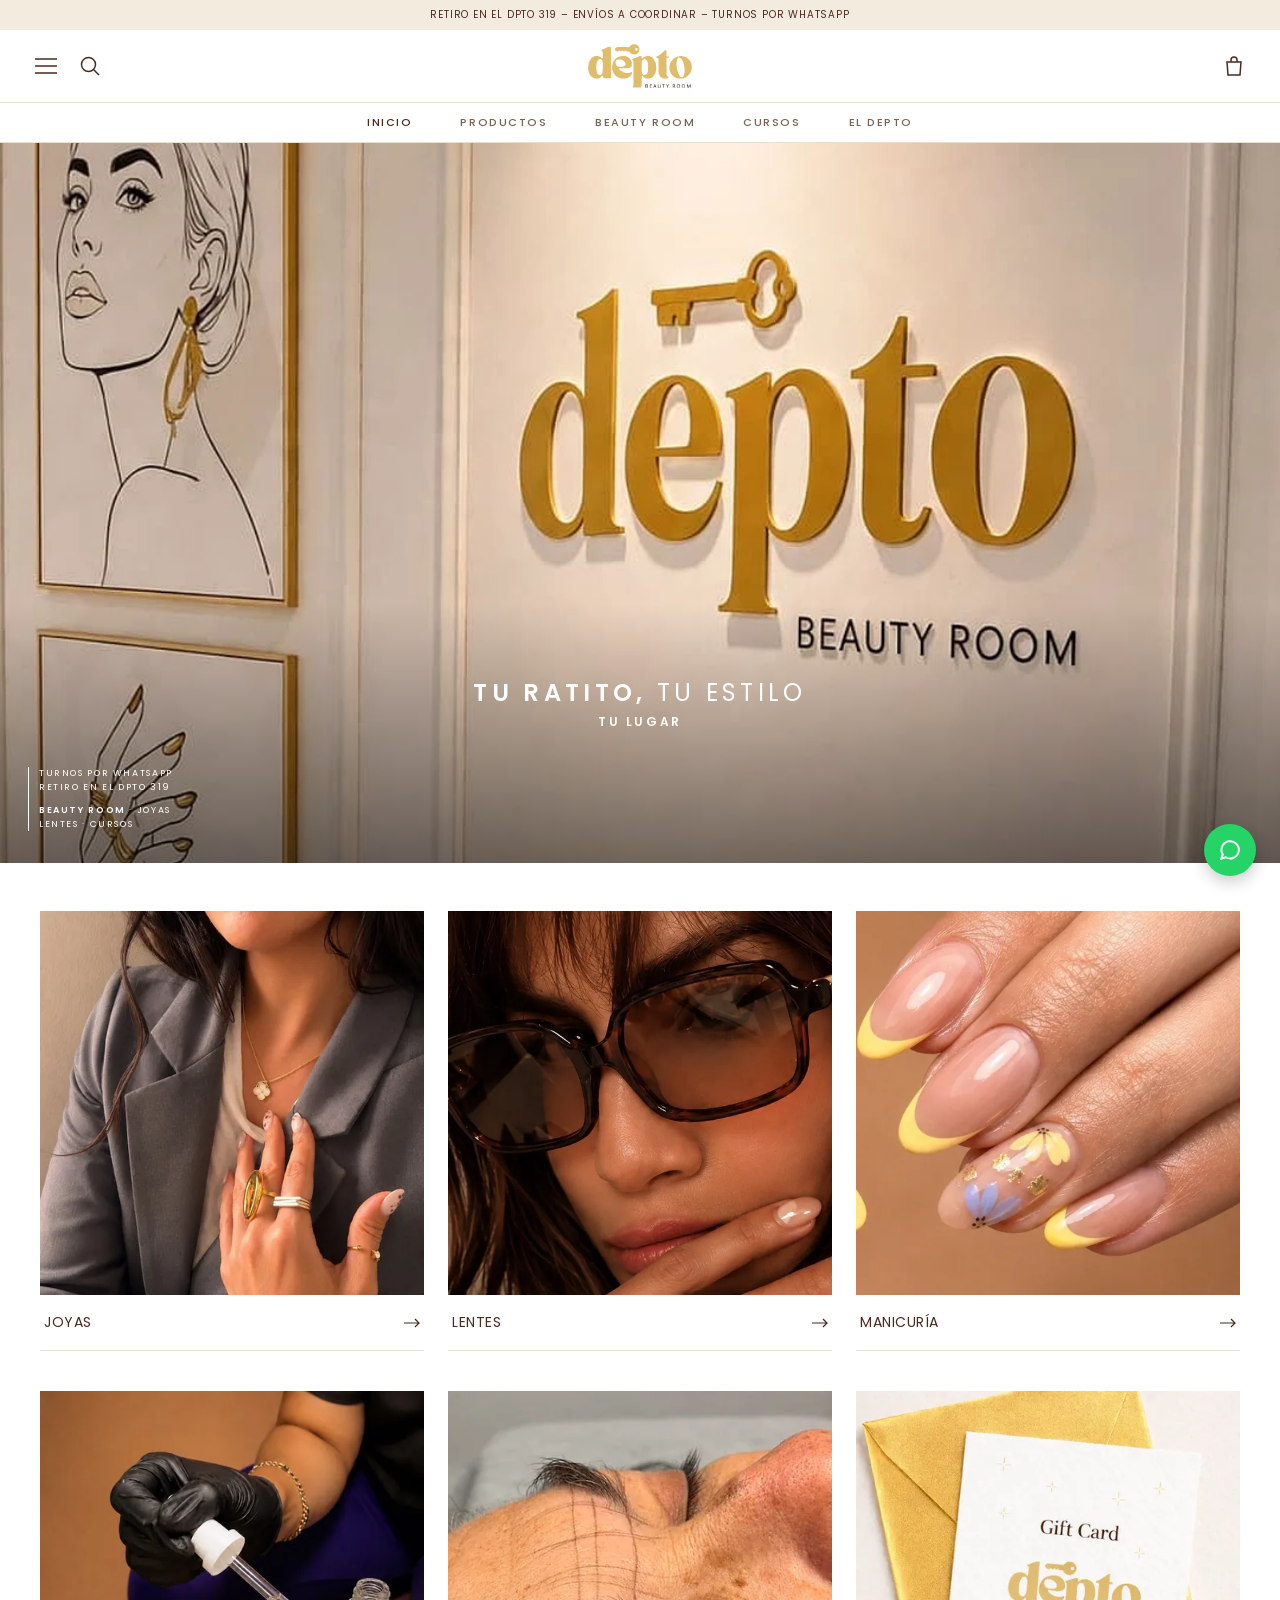
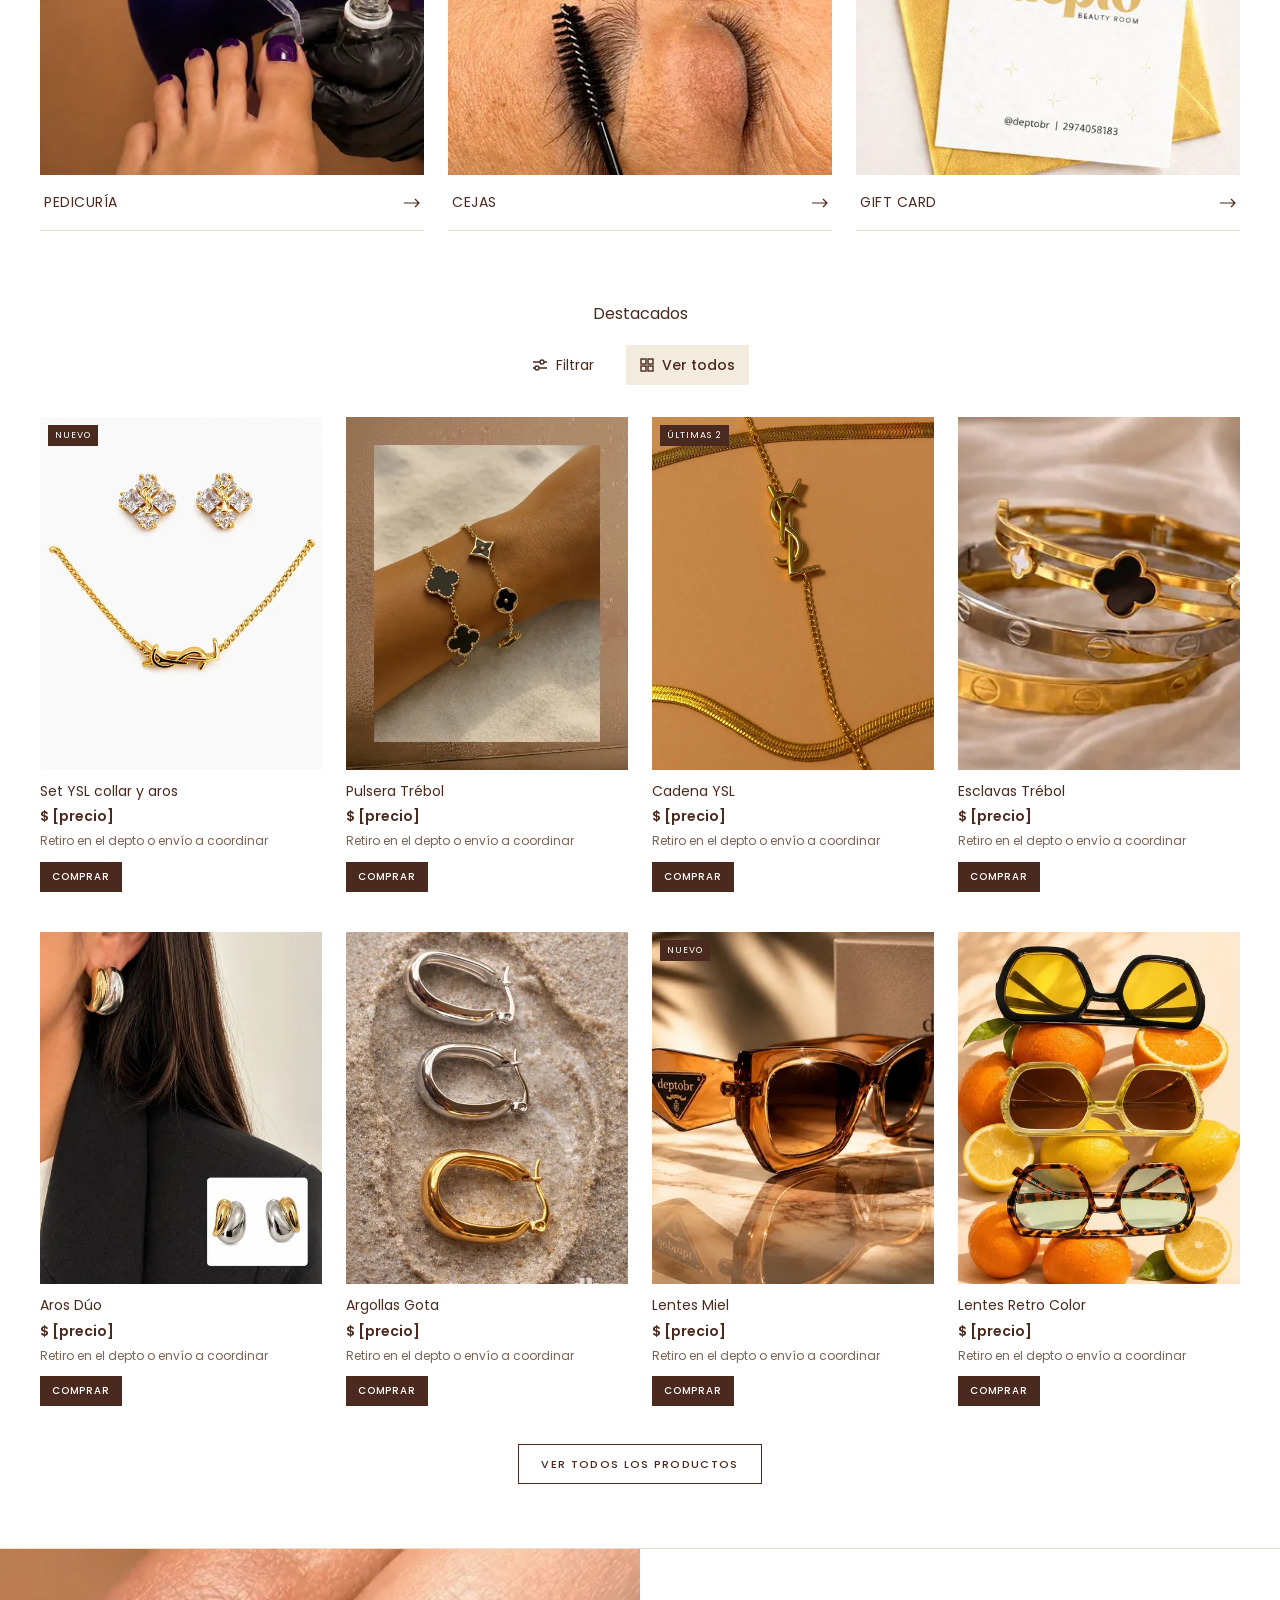
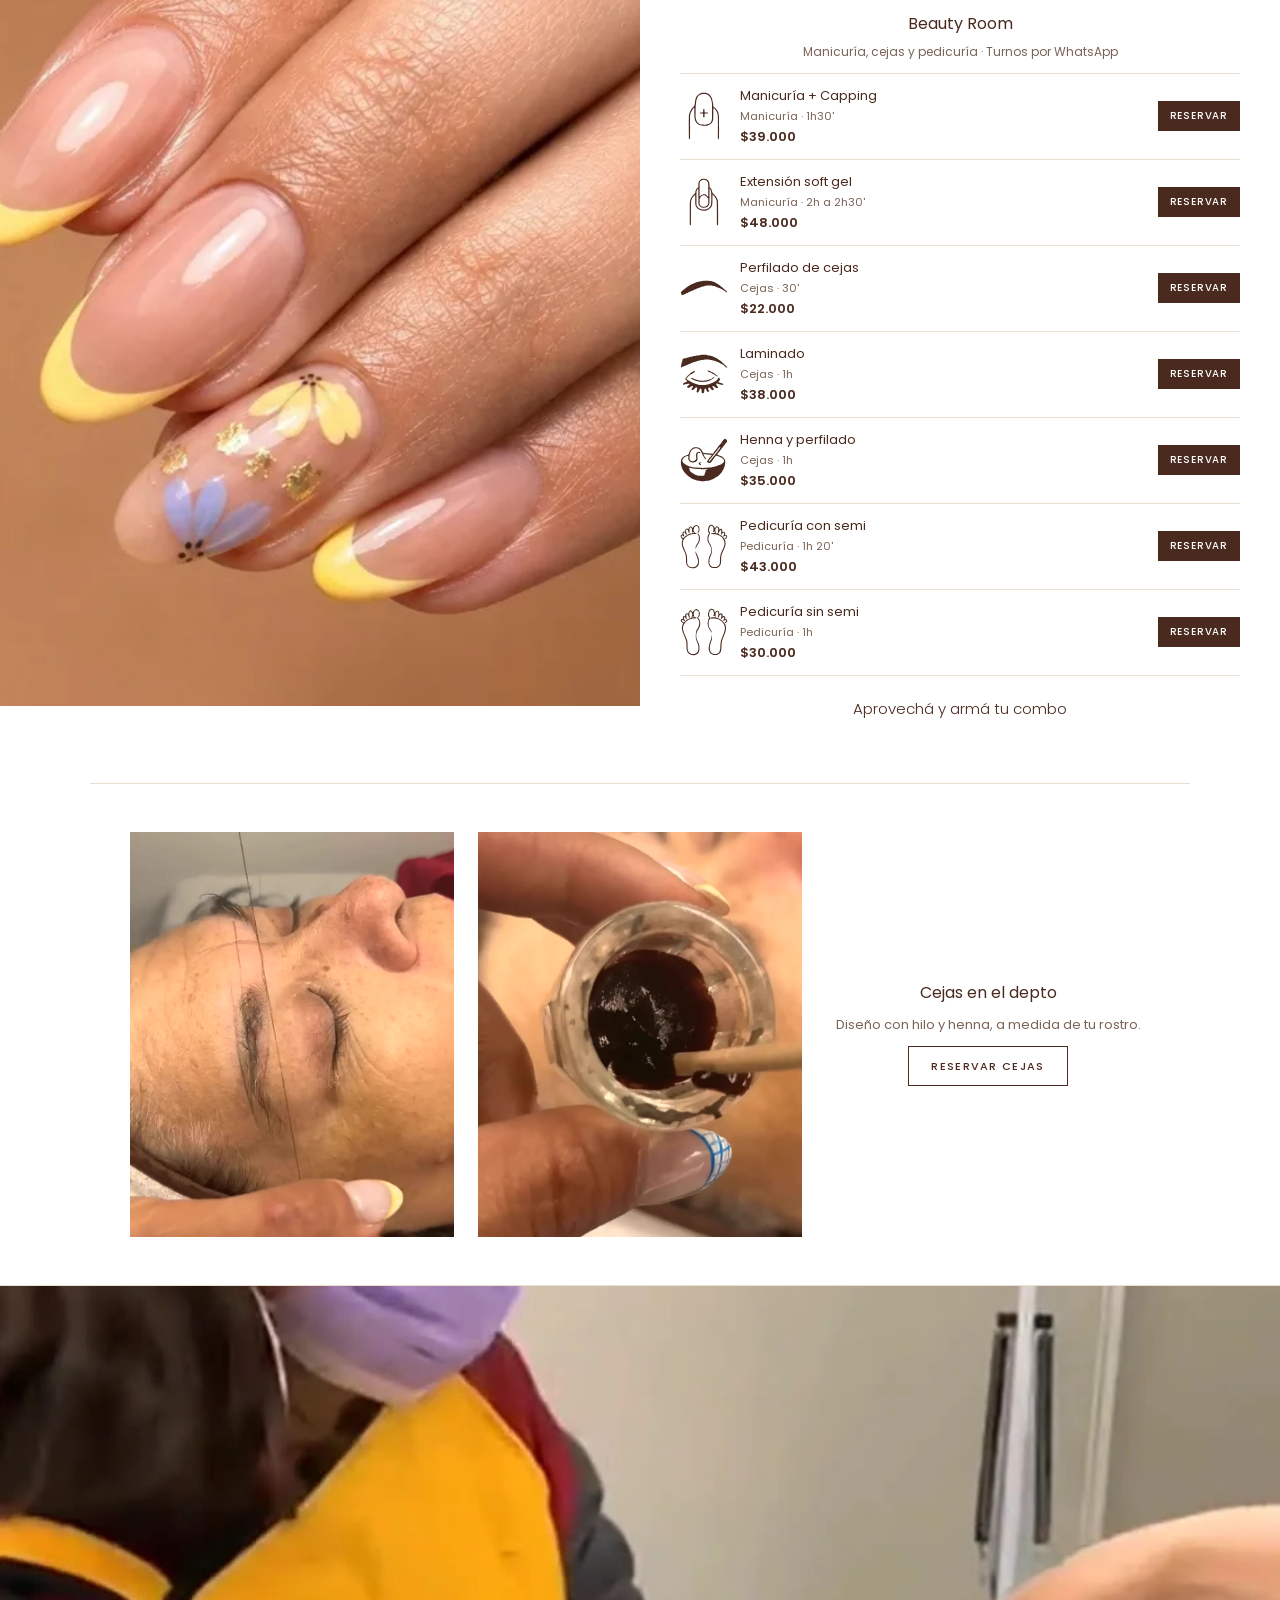
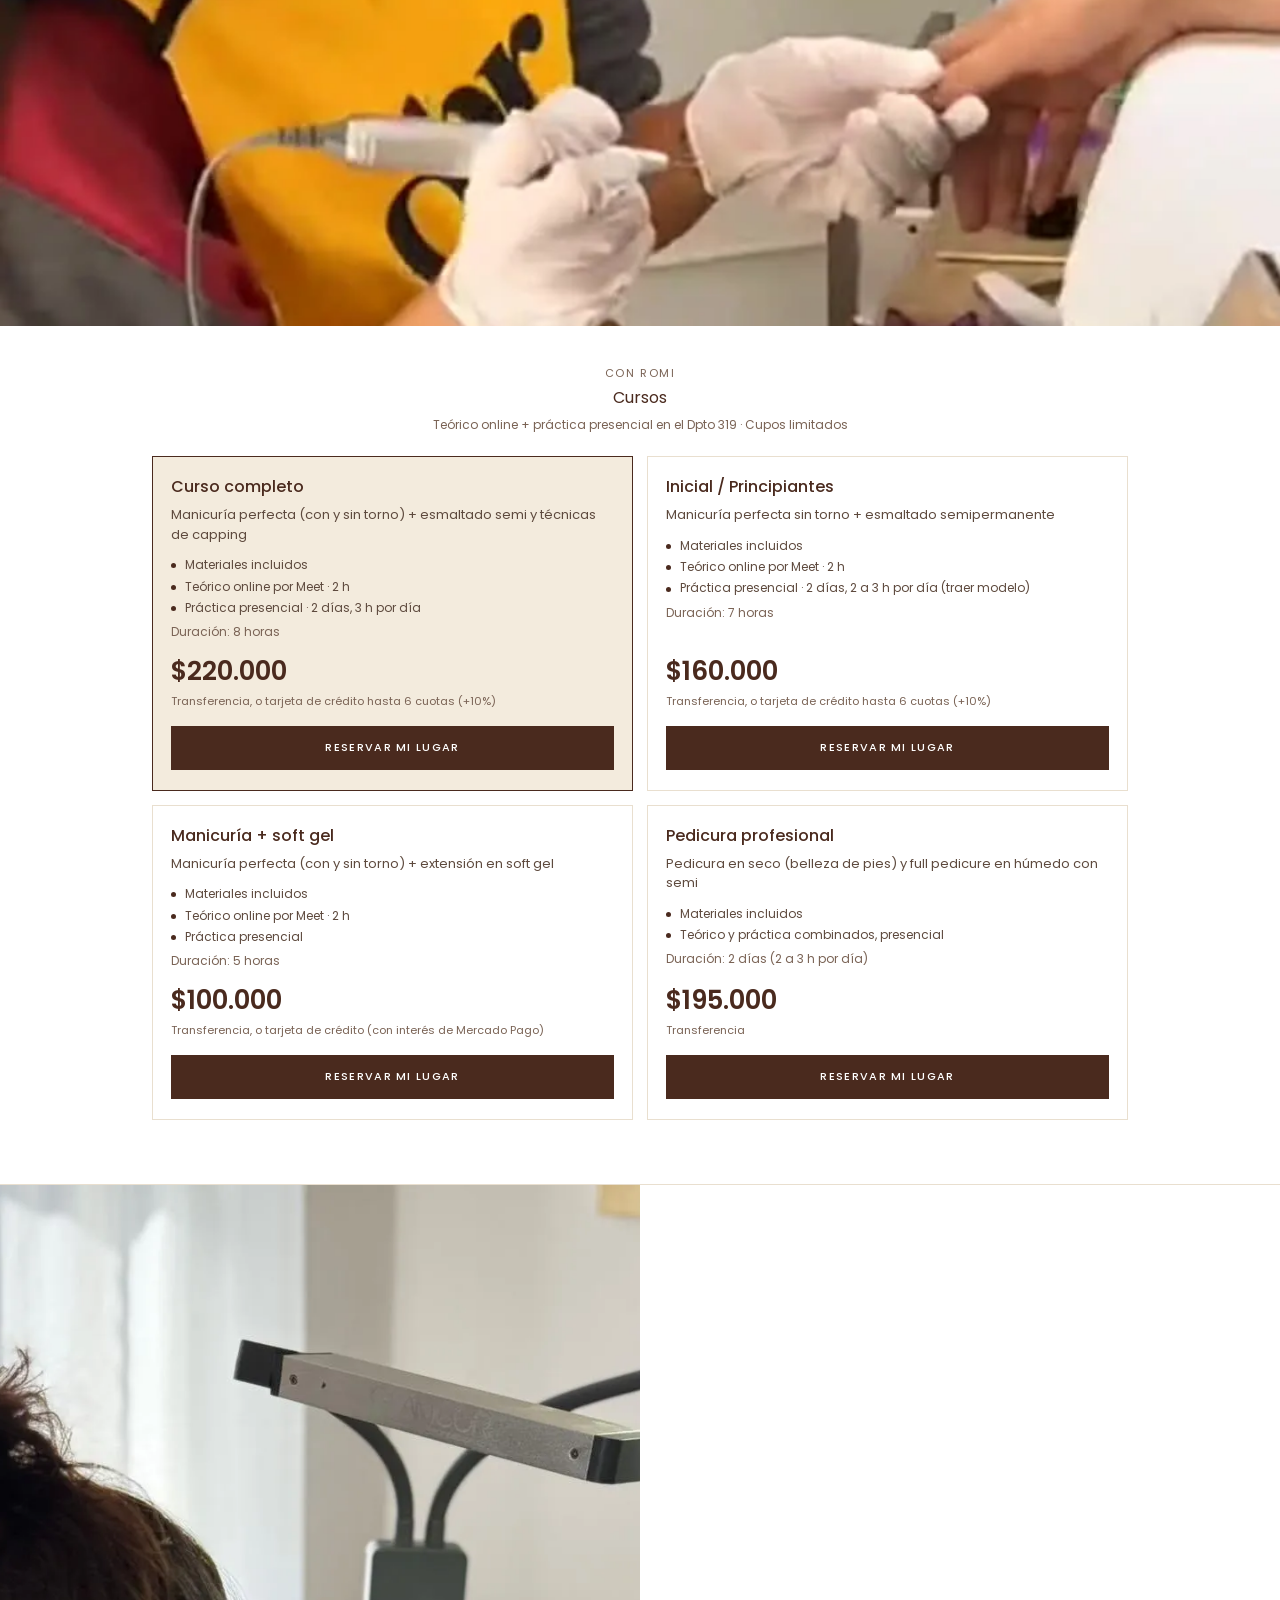
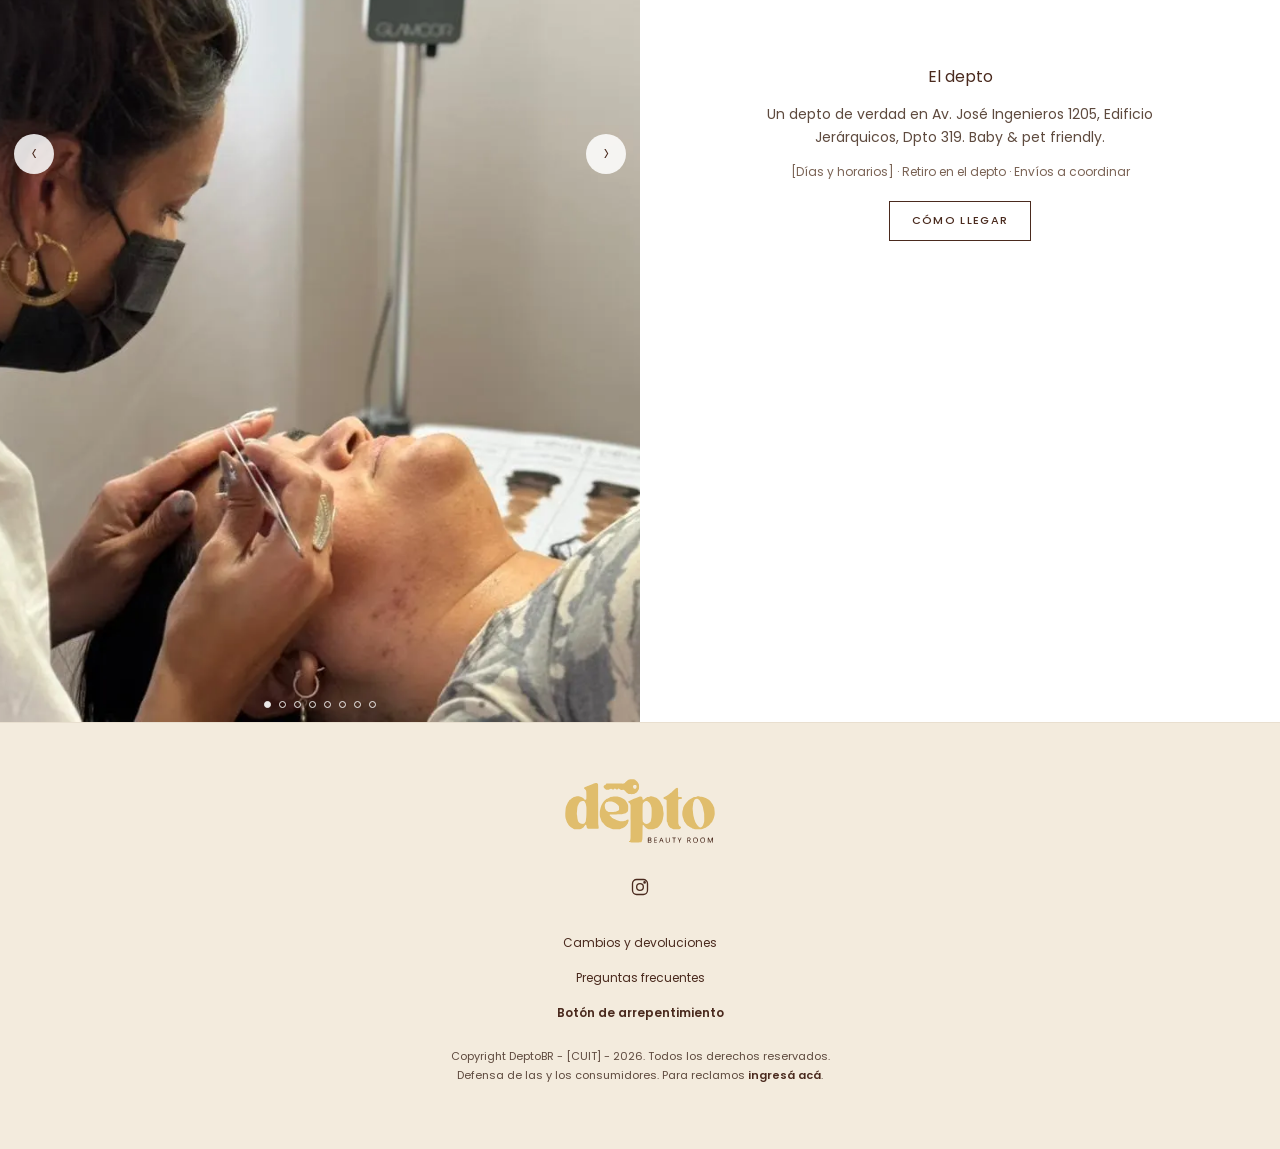
==== commit dae434f0: "Botón Ver todos en la barra de Filtrar/Ordenar Tercera opción con ícono de grilla y fondo crema junt" ====
--- a/index.html
+++ b/index.html
@@ -115,6 +115,9 @@
         <button type="button" class="barra-listado__btn" id="filtrar-btn" data-panel="filtro" aria-expanded="false" aria-controls="chips-cat chips">
           <svg width="16" height="14" viewBox="0 0 16 14" aria-hidden="true" fill="none" stroke="currentColor" stroke-width="1.4"><path d="M1 4h14M1 10h14"/><circle cx="10" cy="4" r="2" fill="#fff"/><circle cx="5" cy="10" r="2" fill="#fff"/></svg>Filtrar<span id="filtrar-n"></span>
         </button>
+        <button type="button" class="barra-listado__btn barra-listado__todos" id="ver-todos-barra" data-filtro="todos">
+          <svg width="14" height="14" viewBox="0 0 14 14" aria-hidden="true" fill="none" stroke="currentColor" stroke-width="1.4"><rect x="1" y="1" width="5" height="5"/><rect x="8" y="1" width="5" height="5"/><rect x="1" y="8" width="5" height="5"/><rect x="8" y="8" width="5" height="5"/></svg>Ver todos
+        </button>
       </div>
       <div class="chips" id="panel-orden" role="group" aria-label="Ordenar productos" hidden></div>
       <div class="chips" id="chips-cat" role="group" aria-label="Filtrar por categoría" hidden></div>
--- a/css/styles.css
+++ b/css/styles.css
@@ -216,6 +216,12 @@
   border: 0; background: none; font: inherit; font-size: 14px; color: var(--choco);
 }
 .barra-listado__btn[hidden] { display: none; }
+.barra-listado__todos { background: var(--crema); padding: 0 14px; font-weight: 500; }
+@media (hover: hover) { .barra-listado__todos:hover { background: var(--linea); } }
+.barra-listado__btn:focus-visible { outline: 2px solid var(--choco); outline-offset: 2px; }
+.barra-listado { flex-wrap: nowrap; overflow-x: auto; scrollbar-width: none; }
+.barra-listado::-webkit-scrollbar { display: none; }
+.barra-listado__btn { flex: none; }
 .barra-listado__btn[aria-expanded="true"] { text-decoration: underline; text-underline-offset: 4px; }
 .tienda--listado .chips { margin-top: -10px; }
 .tienda:not(.tienda--listado) .barra-listado { justify-content: center; margin-top: -12px; }
